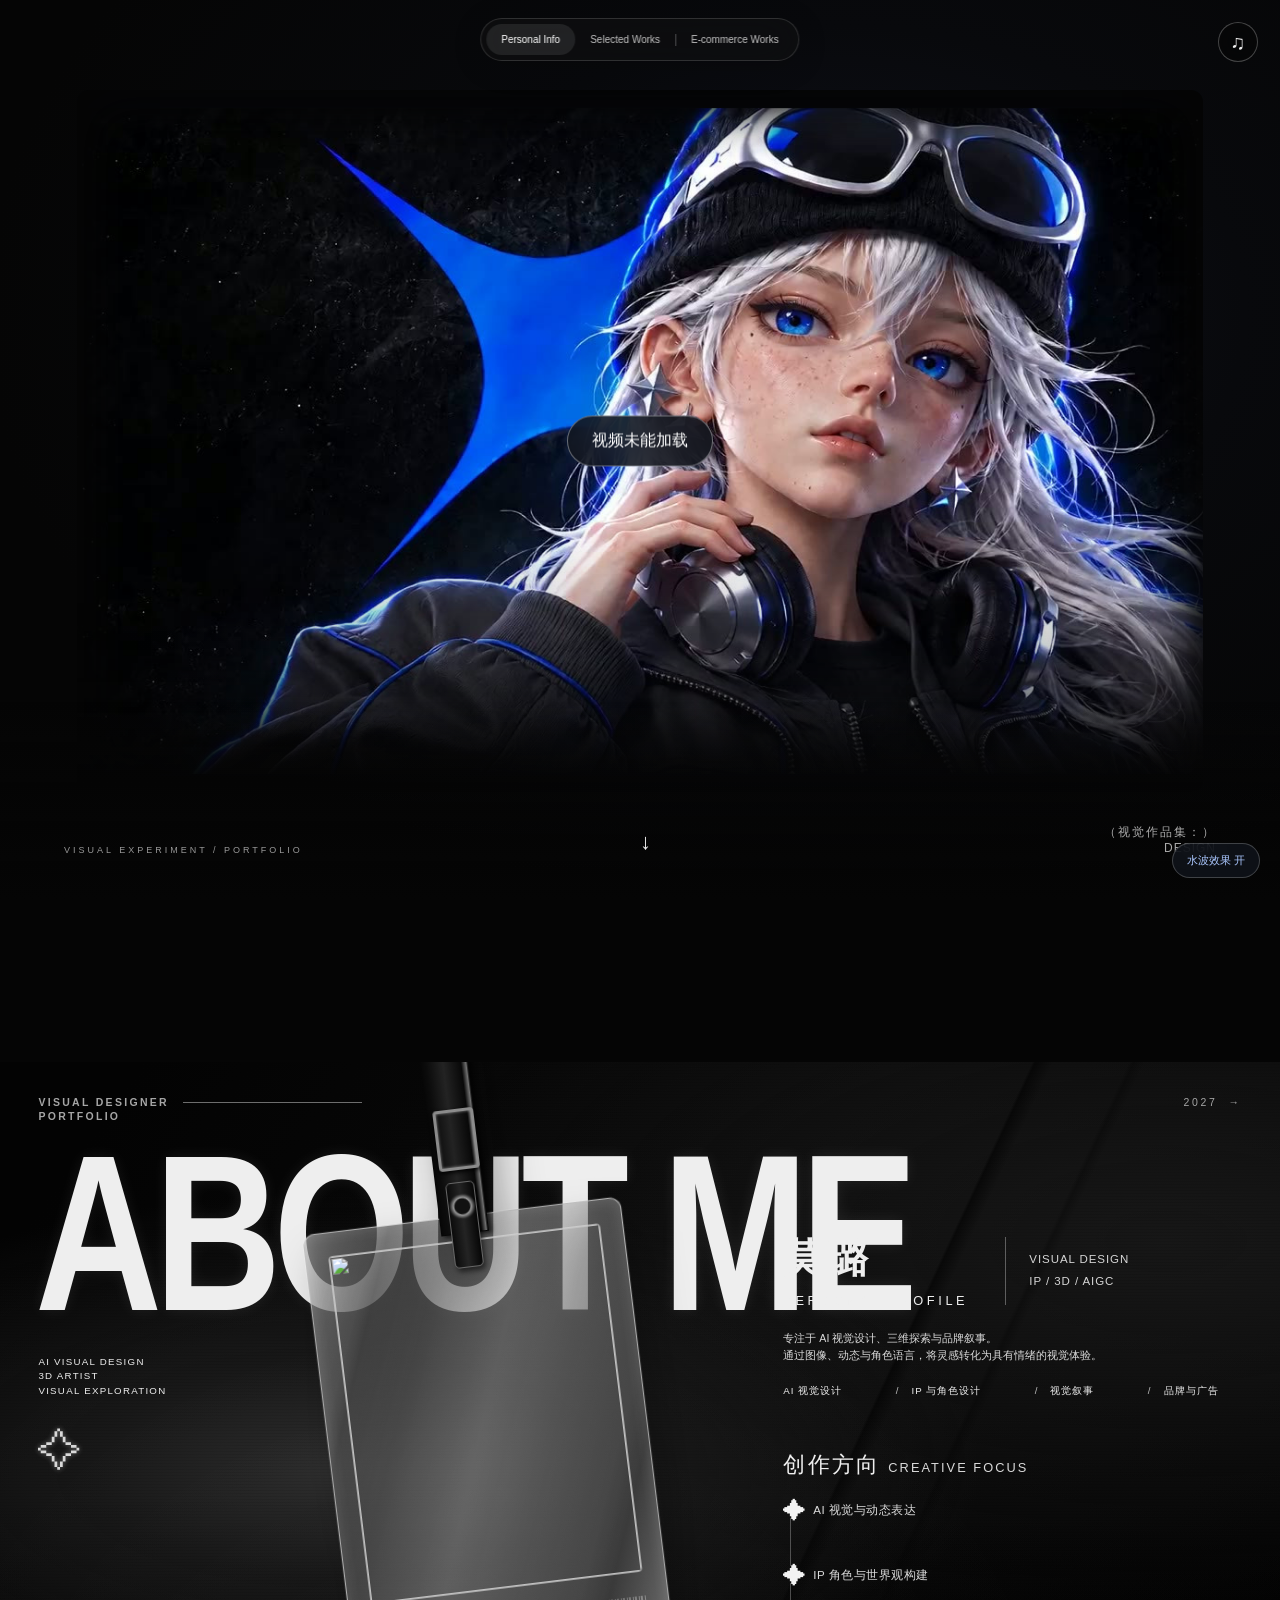
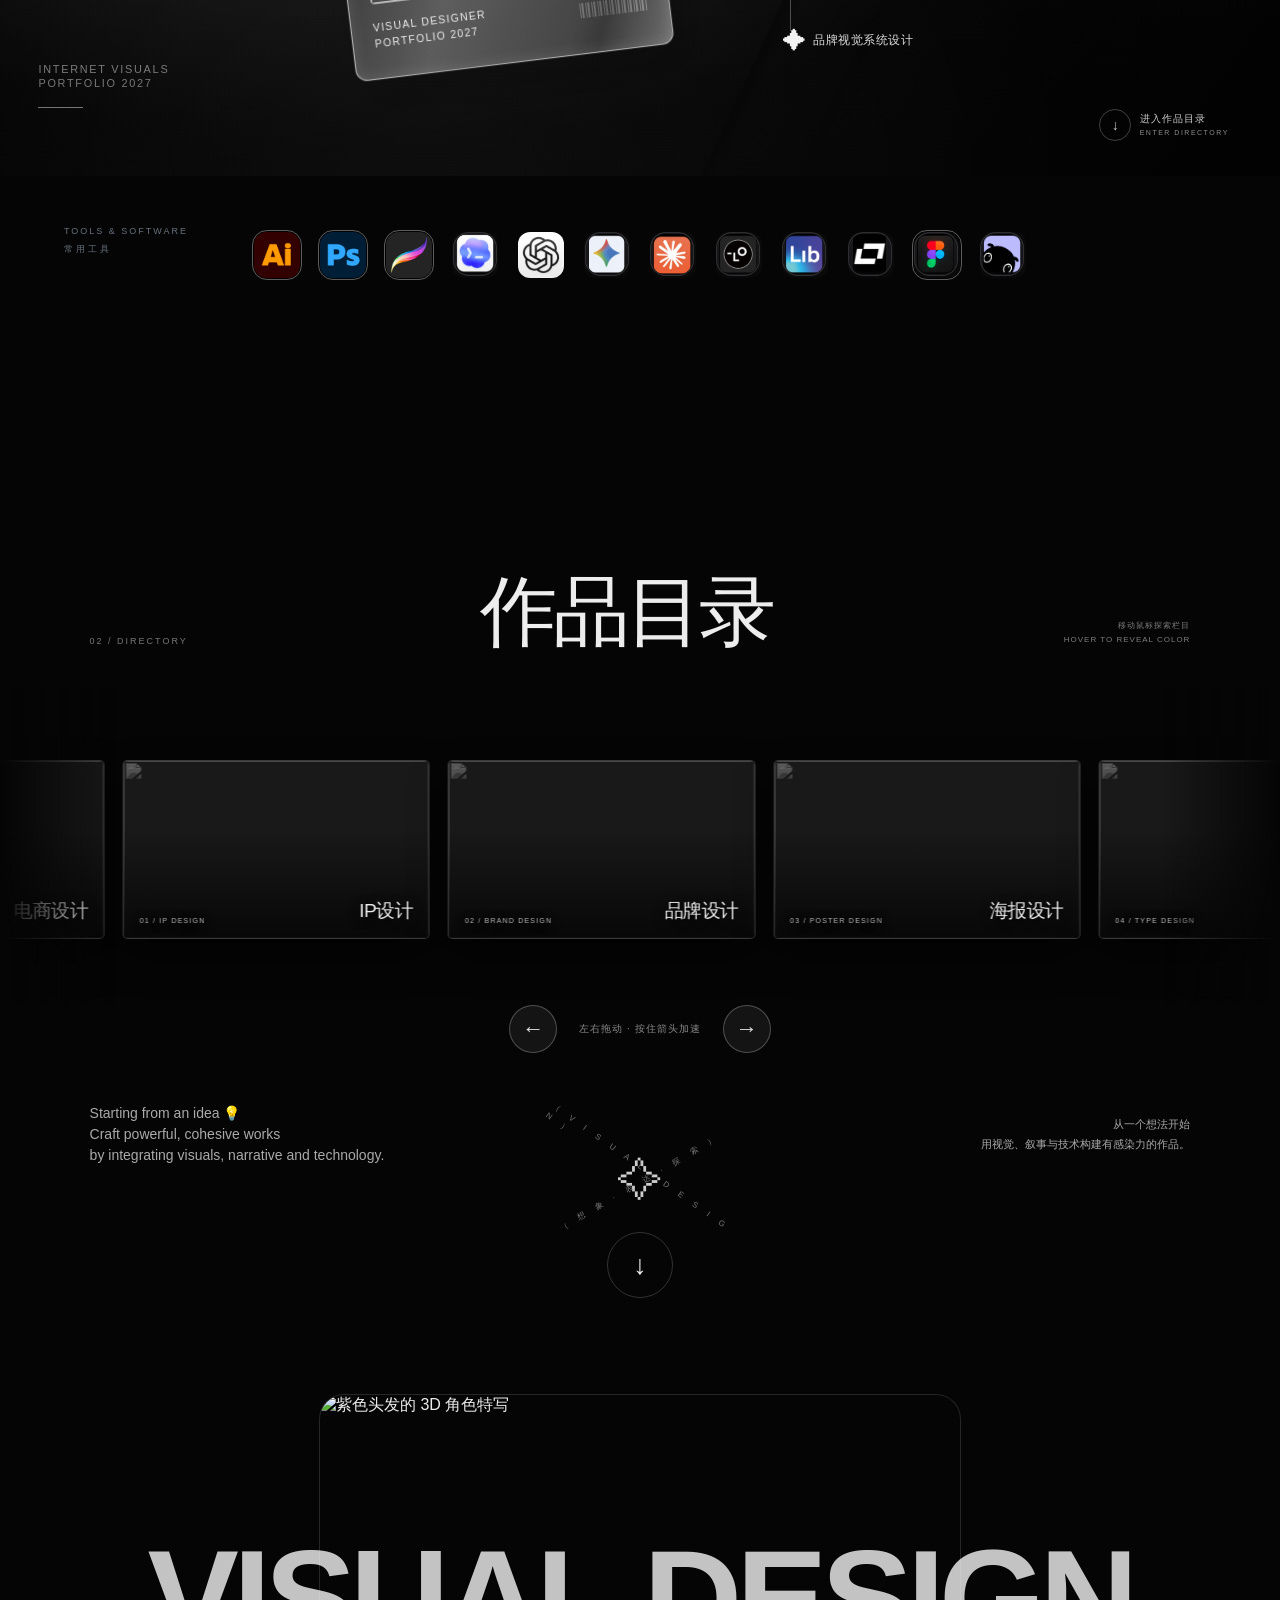
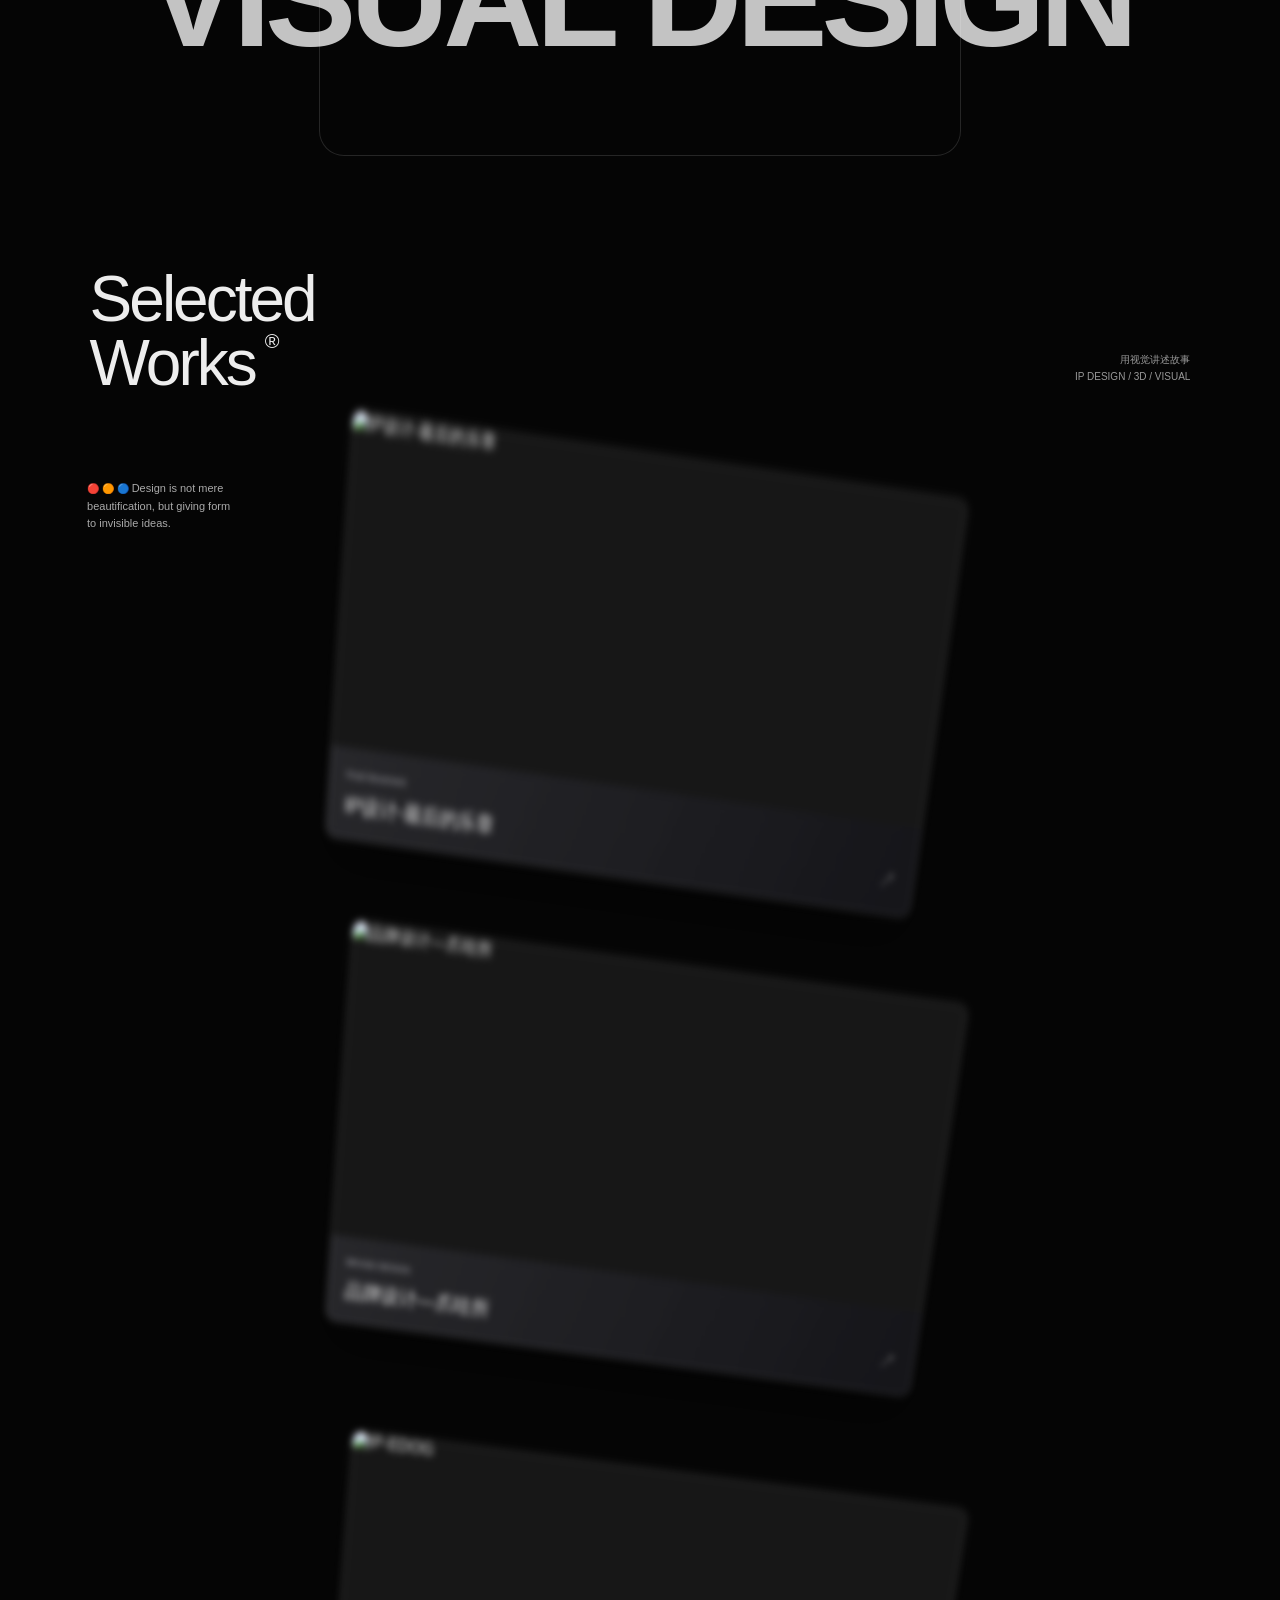
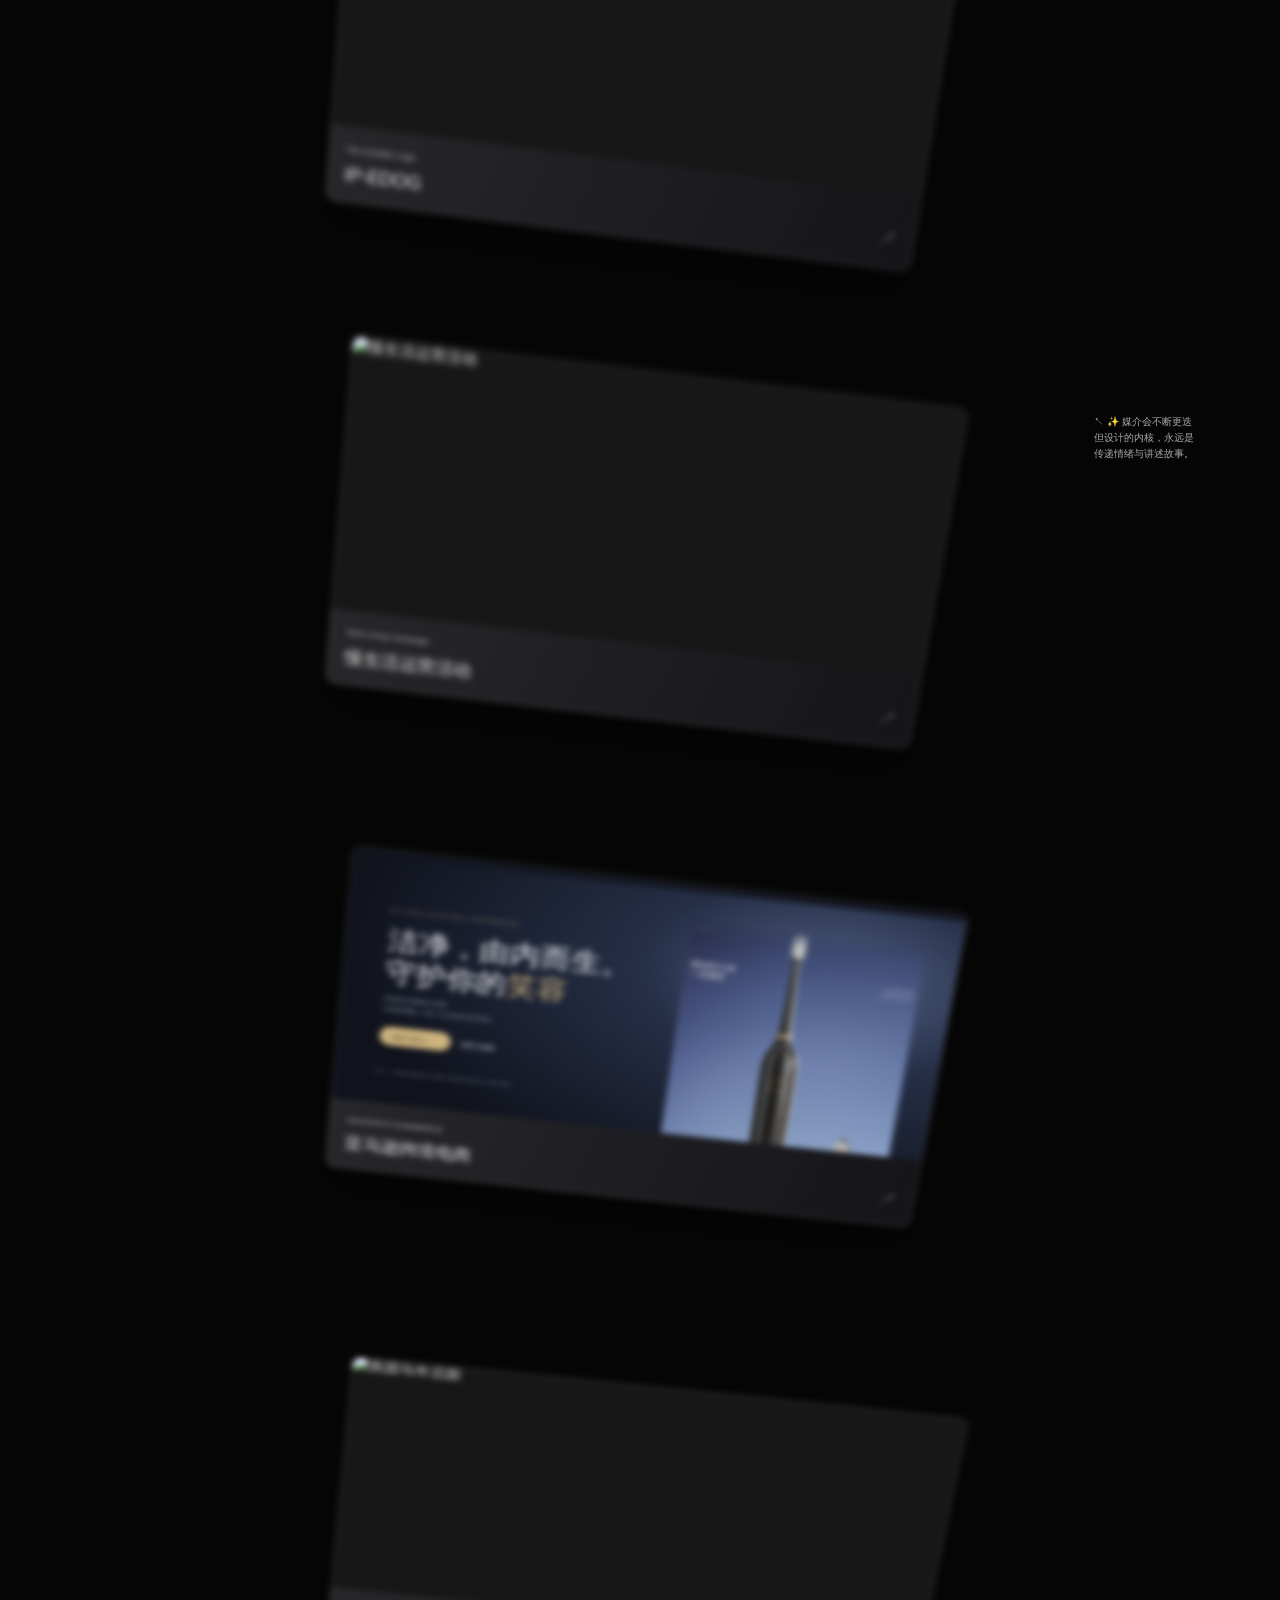
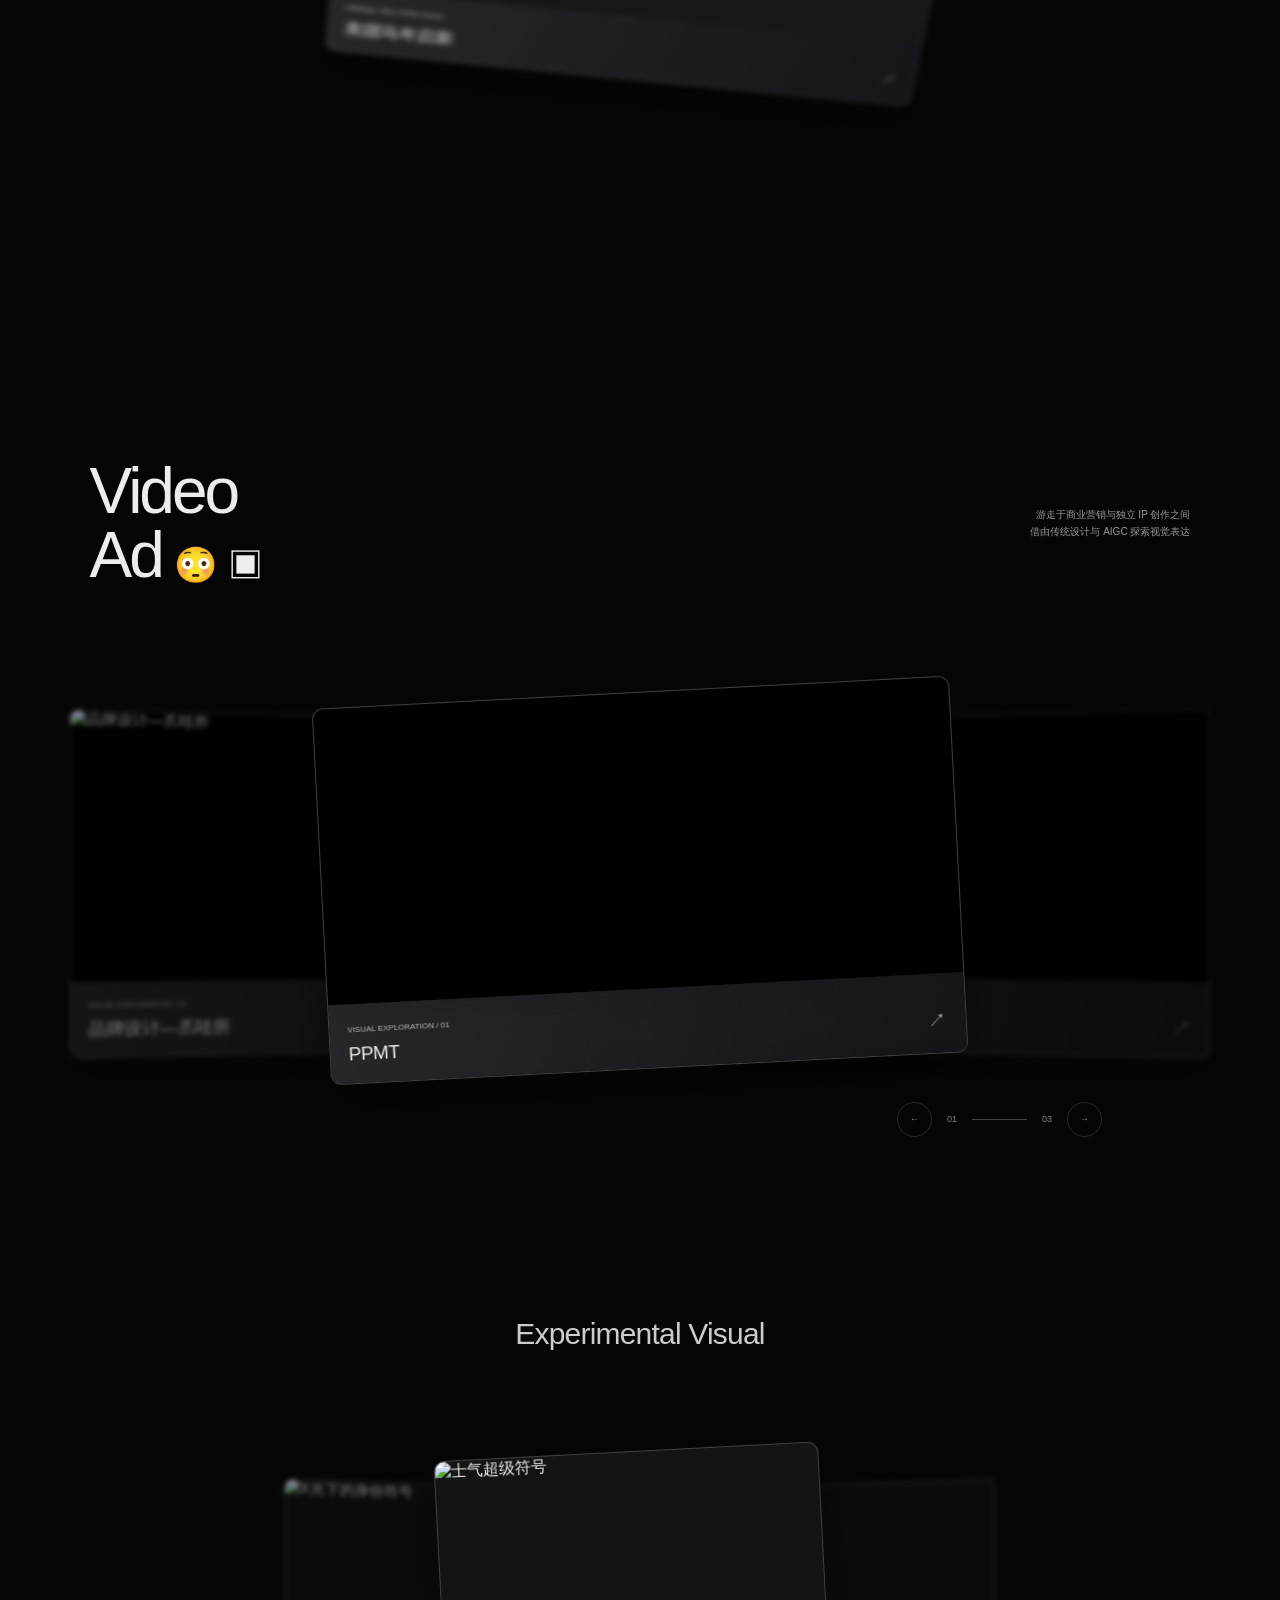
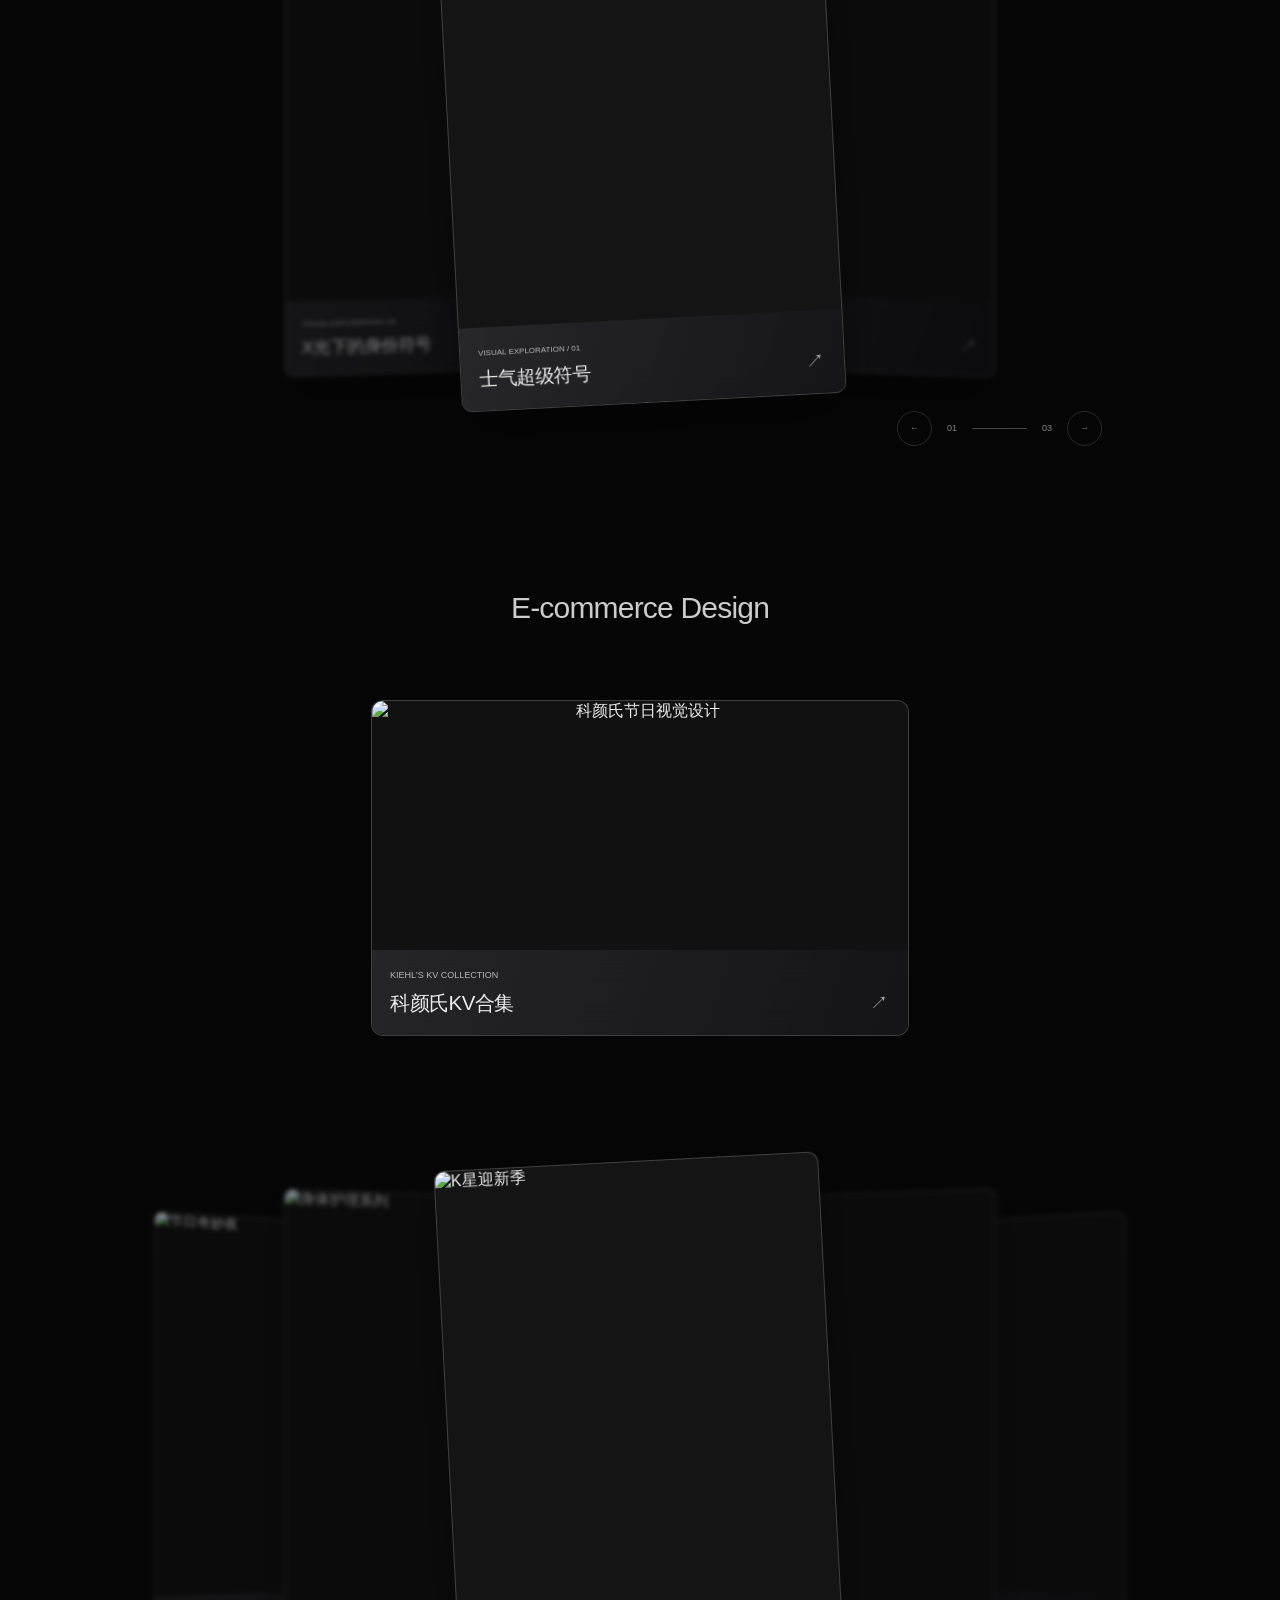
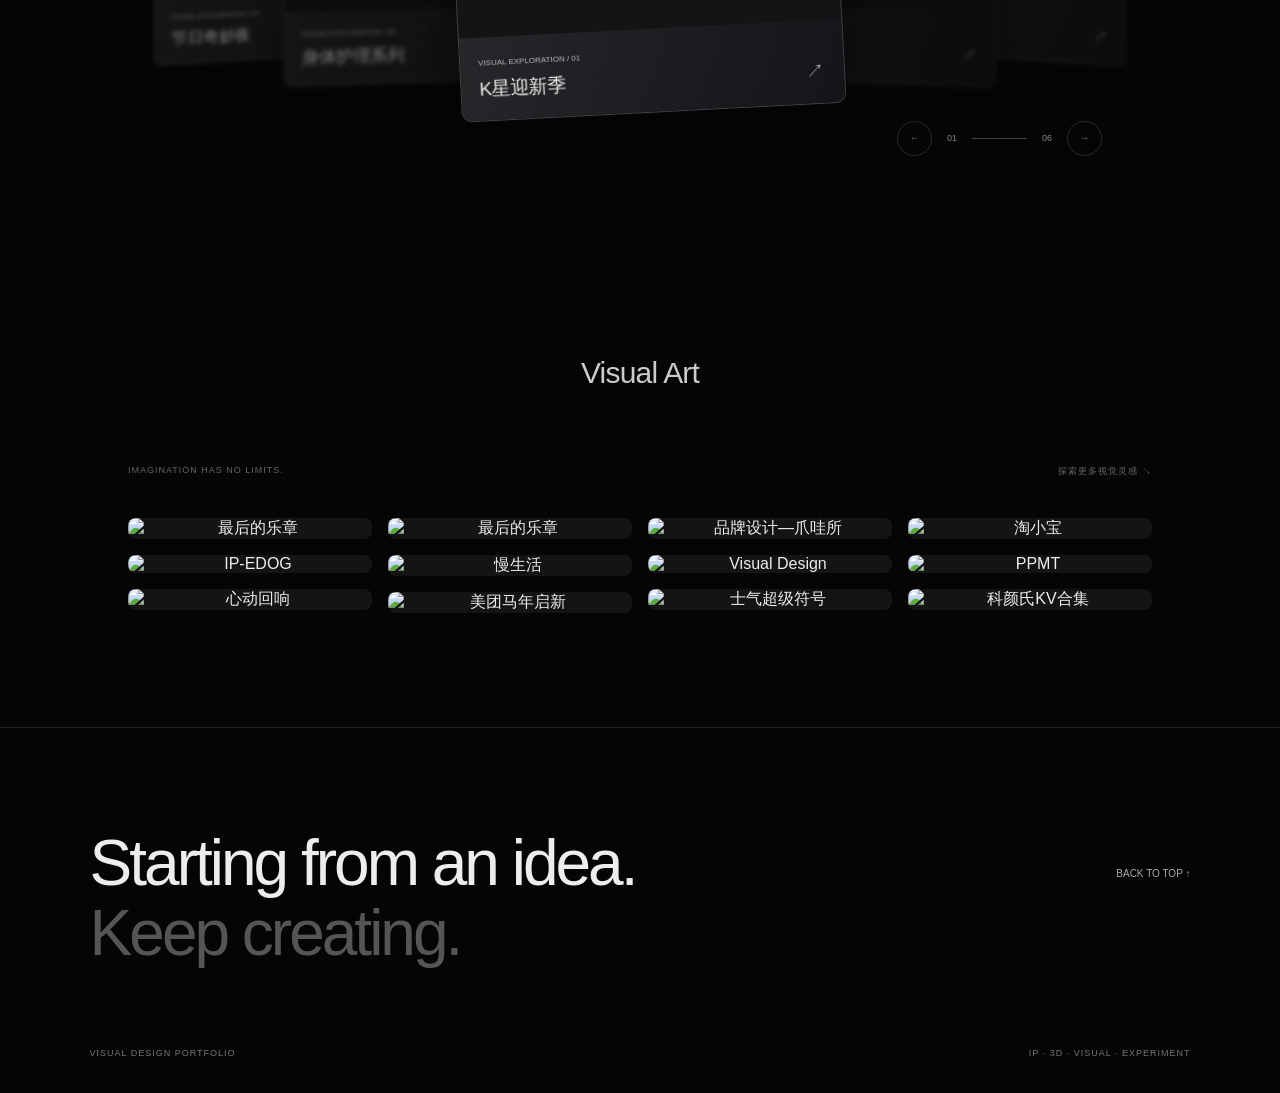
==== molu-portfolio/index.html @ edd9192c "Publish Molu job application portfolio" ====
<!doctype html>
<html lang="zh-CN">
<head><meta charset="utf-8"><meta name="viewport" content="width=device-width,initial-scale=1"><meta name="theme-color" content="#050505"><meta name="description" content="视觉设计作品集，探索 IP、三维视觉与电商设计。"><title>莫璐｜视觉设计作品集</title><style>*{box-sizing:border-box}html{scroll-behavior:smooth;scroll-padding-top:90px}body{margin:0;background:#050505;color:#ededed;font-family:Arial,"Microsoft YaHei",sans-serif;-webkit-font-smoothing:antialiased}button,a{-webkit-tap-highlight-color:transparent}a{color:inherit;text-decoration:none}button{font:inherit;color:inherit;cursor:pointer}button:focus-visible,a:focus-visible{outline:2px solid #528bff;outline-offset:7px}button{border:0}header{position:fixed;top:18px;left:50%;transform:translateX(-50%);z-index:80}nav{display:flex;align-items:center;border:1px solid #ffffff25;background:#15151566;backdrop-filter:blur(22px);border-radius:50px;padding:5px;white-space:nowrap;box-shadow:0 5px 30px #0003}nav a{font-size:10px;padding:10px 15px;border-radius:40px;color:#c4c4c4;transition:.3s}nav a.active,nav a:hover{color:white;background:#ffffff17}nav span{height:12px;width:1px;background:#ffffff45}.sound{position:fixed;right:22px;top:22px;width:40px;height:40px;z-index:81;border:1px solid #ffffff40;border-radius:50%;background:#07070788;backdrop-filter:blur(12px);font-size:20px}.sound[aria-pressed=true]{color:#6193ff;box-shadow:0 0 20px #3675ff33}.cursor{position:fixed;width:13px;height:13px;border-radius:50%;background:#508dff;pointer-events:none;z-index:200;box-shadow:0 0 15px #3979ff50;transform:translate(-50%,-50%);transition:width .2s,height .2s;left:-50px}.cursor.hover{width:30px;height:30px;background:#528bff55;backdrop-filter:invert(1)}.progress{position:fixed;left:0;top:0;height:2px;background:#568dff;z-index:100;width:0}.hero{height:100svh;min-height:540px;position:relative;overflow:hidden}.hero-media{height:100%;width:100%;position:absolute;inset:0;overflow:hidden}.hero video{width:100%;height:100%;object-fit:cover;object-position:50% 40%;transform:scale(1.02)}.hero:after{content:"";position:absolute;inset:0;background:linear-gradient(0deg,#050505 0%,transparent 30%);pointer-events:none}.hero-bottom{position:absolute;bottom:45px;left:5%;right:5%;display:flex;justify-content:space-between;align-items:end;z-index:2}.hero-bottom>span:first-child{font-size:9px;letter-spacing:3px;color:#999}.hero-bottom>span:last-child{text-align:right;font-size:clamp(20px,3vw,45px);letter-spacing:-2px;font-weight:300}.hero-bottom b{font-size:.55em;font-weight:400;letter-spacing:1px}.hero-scroll{position:absolute;bottom:45px;left:50%;z-index:3;font-size:22px;animation:bob 2s infinite}@keyframes bob{50%{transform:translateY(8px)}}.intro{padding:45px 0 70px;position:relative;overflow:hidden;min-height:520px}.ribbon{display:flex;gap:5px;width:max-content;transform:translateX(-35px) rotate(-2deg);margin:20px 0 80px;animation:drift 45s linear infinite}.ribbon img{width:170px;height:95px;object-fit:cover;filter:grayscale(1);opacity:.65}.ribbon img:nth-child(4n){filter:none}@keyframes drift{to{transform:translateX(-600px) rotate(-2deg)}}.intro-copy{display:flex;justify-content:space-between;align-items:center;padding:0 7%;font-size:14px;color:#aaa;line-height:1.5}.intro-copy p:last-child{text-align:right;font-size:11px;line-height:1.8}.orbital{position:absolute;left:50%;top:52%;width:220px;height:180px;transform:translateX(-50%);color:#777;font-size:8px;display:grid;place-items:center;perspective:500px}.orbital span{font-size:45px;color:#ccc}.orbital i{position:absolute;transform:rotate(-30deg);letter-spacing:5px;font-style:normal}.orbital i:last-child{transform:rotate(35deg);top:70px}.down{display:grid;place-items:center;margin:90px auto 0;width:66px;height:66px;border:1px solid #333;border-radius:50%;font-size:27px;transition:.3s}.down:hover{background:#ececec;color:#111}.visual-title{position:relative;padding:50px 0 0;min-height:650px}.visual-title h1{text-align:center;font-size:clamp(60px,10.7vw,165px);letter-spacing:-6px;margin:90px 0 0;white-space:nowrap;font-weight:600;color:#c3c3c3}.visual-title>img{position:absolute;left:25%;width:50%;top:50px;height:360px;object-fit:cover;border-radius:24px;box-shadow:0 0 0 1px #fff2;will-change:transform}.section-heading{display:flex;align-items:end;justify-content:space-between;margin:190px 7% 40px}.section-heading h2,.wide-heading h2{font-size:clamp(40px,5vw,76px);letter-spacing:-3px;line-height:1;margin:0;font-weight:500}.section-heading h2 span{font-size:20px;vertical-align:top;margin:10px}.section-heading p,.wide-heading p{font-size:10px;line-height:1.7;text-align:right;color:#999}.selected-wrap{position:relative;padding:50px 0 80px}.projects{width:50%;max-width:950px;margin:auto;perspective:1400px}.project{display:block;width:100%;padding:0;position:relative;background:#171717;border-radius:12px;overflow:hidden;border:1px solid #ffffff25;margin:0 0 110px;transform-origin:50% 50%;will-change:transform,filter;box-shadow:0 25px 50px #0008;text-align:left;transition:border-color .3s}.project:hover{border-color:#ffffff75}.project>img{width:100%;aspect-ratio:2.15;object-fit:cover;display:block}.caption{position:relative;padding:14px 18px 18px;background:linear-gradient(110deg,#303035ad,#15151add);backdrop-filter:blur(18px);text-align:left}.caption small{font-size:9px;color:#b6b6bd}.caption h3{font-size:clamp(15px,1.6vw,25px);margin:7px 0 0;font-weight:400;letter-spacing:-.5px}.caption>span{position:absolute;right:20px;bottom:20px;color:#aaa;font-size:18px}.side-note{position:sticky;top:47vh;font-size:11px;line-height:1.6;color:#aaa;width:17%;z-index:3}.side-note.left{float:left;margin-left:6.8%}.side-note.right{position:absolute;right:3.5%;top:50%;font-size:10px;width:11%}.dots{font-size:10px}.showcase{padding:60px 0 120px;overflow:hidden}.wide-heading{display:flex;justify-content:space-between;align-items:center;margin:0 7% 80px}.wide-heading h2 span{font-size:35px;letter-spacing:0;margin-left:12px}.showcase>h2,.art-section>h2{text-align:center;font-size:30px;font-weight:400;letter-spacing:-.8px;margin:0 0 75px;color:#ccc}.carousel{position:relative;max-width:1100px;height:470px;margin:0 auto;perspective:1200px;touch-action:pan-y}.carousel-card{position:absolute;left:50%;top:25px;display:block;width:58%;padding:0;overflow:hidden;border-radius:11px;border:1px solid #ffffff30;background:#141414;text-align:left;transition:transform .7s cubic-bezier(.2,.7,.2,1),filter .6s,opacity .6s;box-shadow:0 20px 50px #0007}.carousel-card img{width:100%;aspect-ratio:2.15;object-fit:cover;display:block}.carousel .caption h3{font-size:19px}.carousel .caption small{font-size:8px}.carousel.portrait{height:620px;max-width:1100px}.portrait .carousel-card{width:35%;max-width:390px}.portrait .carousel-card img{aspect-ratio:.82;object-fit:cover}.carousel-controls{position:absolute;bottom:0;right:8%;display:flex;align-items:center;gap:15px;font-size:9px;color:#888}.carousel-controls button{width:35px;height:35px;border-radius:50%;background:transparent;border:1px solid #ffffff25;transition:.3s}.carousel-controls button:hover{background:#eee;color:#111}.carousel-controls .line{width:55px;height:1px;background:#444}.commerce-cover{display:block;margin:0 auto 100px;padding:0;width:42%;max-width:780px;border-radius:12px;overflow:hidden;border:1px solid #ffffff30;background:#111}.commerce-cover>img{width:100%;display:block;aspect-ratio:2.15;object-fit:cover}.commerce{padding-top:25px}.art-section{padding:80px 10% 100px}.art-heading{display:flex;justify-content:space-between;color:#666;font-size:9px;letter-spacing:1px;margin-bottom:40px}.masonry{columns:4;column-gap:16px}.art-card{display:block;width:100%;padding:0;margin-bottom:16px;border-radius:8px;overflow:hidden;background:#141414;break-inside:avoid;position:relative;transition:transform .4s,opacity .4s}.art-card img{width:100%;display:block;transition:transform .6s}.art-card:hover{z-index:2;transform:scale(1.07)}.art-card:hover img{transform:scale(1.04)}.masonry:has(.art-card:hover) .art-card:not(:hover){opacity:.35;filter:blur(2px)}footer{padding:100px 7% 35px;border-top:1px solid #222;position:relative}footer p{font-size:clamp(38px,5vw,70px);line-height:1.1;letter-spacing:-3px;margin:0 0 80px}footer p span{color:#555}footer>a{position:absolute;right:7%;top:140px;font-size:10px;color:#aaa}footer>div{font-size:9px;letter-spacing:1px;color:#777;display:flex;justify-content:space-between}dialog{background:#0a0a0af5;color:white;border:1px solid #333;padding:0;width:92vw;max-width:1450px;height:90vh;border-radius:16px;overscroll-behavior:contain}dialog::backdrop{background:#000c;backdrop-filter:blur(14px)}.close{position:sticky;top:18px;left:calc(100% - 62px);width:42px;height:42px;background:#222d;border:1px solid #555;border-radius:50%;font-size:27px;z-index:4}.viewer-inner{padding:0 6% 60px}.viewer-inner>small{font-size:9px;letter-spacing:2px;color:#999}.viewer-inner h2{font-size:clamp(25px,4vw,55px);font-weight:400;letter-spacing:-1.5px}.viewer-inner>img{display:block;max-width:100%;max-height:70vh;margin:auto;object-fit:contain;border-radius:10px}#viewer-gallery{columns:3;column-gap:15px;margin-top:25px}#viewer-gallery img{width:100%;margin-bottom:15px;border-radius:9px}body.modal-open{overflow:hidden}@media(min-width:1800px){.hero video{object-position:center 35%}.visual-title>img{height:450px}}@media(max-width:750px){header{top:12px}nav a{font-size:9px;padding:9px 10px}.sound{right:10px;top:65px;width:34px;height:34px}.cursor{display:none}.hero{min-height:580px;height:90svh}.hero video{object-position:52% 50%}.hero-bottom>span:first-child{max-width:130px;line-height:1.8;font-size:7px}.hero-bottom>span:last-child{letter-spacing:-1px}.hero-scroll{bottom:35px}.ribbon img{width:125px;height:75px}.intro{min-height:470px}.intro-copy{font-size:11px;gap:30px}.intro-copy p:last-child{font-size:9px;max-width:140px}.orbital{top:55%;opacity:.6}.visual-title{min-height:420px;padding-top:35px}.visual-title h1{font-size:11vw;letter-spacing:-2px;margin-top:65px}.visual-title>img{width:62%;left:19%;top:48px;height:180px;border-radius:12px}.section-heading{margin-top:110px}.section-heading h2{font-size:38px;letter-spacing:-2px}.section-heading p{font-size:8px}.projects{width:82%}.side-note{display:none}.selected-wrap{padding-top:10px}.project{margin-bottom:70px}.caption{padding:12px 14px 15px}.caption small{font-size:8px}.caption h3{font-size:18px}.showcase{padding:20px 0 80px}.wide-heading{margin-bottom:35px}.wide-heading h2{font-size:43px}.wide-heading h2 span{font-size:23px}.wide-heading p{font-size:8px;max-width:150px}.carousel{height:300px}.carousel-card{width:75%}.carousel .caption h3{font-size:16px}.carousel-controls{right:8%;bottom:15px}.showcase>h2,.art-section>h2{font-size:23px;margin-bottom:35px}.portrait .carousel-card{width:55%}.carousel.portrait{height:430px}.commerce-cover{width:76%;margin-bottom:50px}.art-section{padding:20px 7% 60px}.masonry{columns:2;column-gap:10px}.art-card{margin-bottom:10px}.art-heading{font-size:7px}.art-heading span:first-child{max-width:130px;line-height:1.5}footer{padding-top:60px}footer p{letter-spacing:-2px;font-size:42px}footer>a{top:180px;font-size:8px}footer>div{font-size:7px;gap:20px}dialog{width:96vw;height:92svh}.viewer-inner{padding:10px 5% 30px}#viewer-gallery{columns:2}}@media(prefers-reduced-motion:reduce){html{scroll-behavior:auto}*,*:before,*:after{animation:none!important;transition:none!important}.project{transform:none!important;filter:none!important}}
.click-ring{position:fixed;z-index:250;pointer-events:none;width:12px;height:12px;border:1px solid #73a1ff;border-radius:50%;transform:translate(-50%,-50%);animation:click-ring .55s ease-out forwards}@keyframes click-ring{to{width:65px;height:65px;opacity:0}}dialog[open]{animation:detail-in .4s cubic-bezier(.2,.75,.2,1)}@keyframes detail-in{from{opacity:0;transform:translateY(28px) scale(.97)}to{opacity:1;transform:none}}.commerce-cover{transform:perspective(1000px) rotateX(var(--hover-x,0deg)) rotateY(var(--hover-y,0deg));transition:transform .2s}

/* 第二屏：持续向右移动的倾斜目录。 */
.intro{min-height:100svh;padding:70px 0 55px;display:flex;flex-direction:column;justify-content:center;overflow:hidden}
.directory-heading{display:flex;align-items:end;justify-content:space-between;margin:0 7% 42px;position:relative;z-index:2}
.directory-heading>span{font-size:9px;letter-spacing:2px;color:#767676}
.directory-heading h2{margin:0;font-size:clamp(40px,6vw,88px);font-weight:500;letter-spacing:-4px;line-height:.9}
.directory-heading p{margin:0;text-align:right;font-size:8px;line-height:1.7;letter-spacing:1px;color:#7d7d7d}
.ribbon{width:100%;overflow:hidden;margin:0;padding:35px 0 42px;transform:rotate(-3deg);position:relative}
.ribbon:before,.ribbon:after{content:"";position:absolute;z-index:3;top:0;bottom:0;width:9vw;pointer-events:none}
.ribbon:before{left:0;background:linear-gradient(90deg,#050505,transparent)}
.ribbon:after{right:0;background:linear-gradient(-90deg,#050505,transparent)}
.directory-track{display:flex;width:max-content;will-change:transform;animation:directory-move-right 34s linear infinite}
.directory-group{display:flex;gap:18px;padding-right:18px}
.directory-card{position:relative;display:block;flex:0 0 auto;width:clamp(215px,24vw,360px);aspect-ratio:1.72;overflow:hidden;border-radius:5px;border:1px solid #ffffff25;background:#191919;transform:none;transition:transform .42s cubic-bezier(.2,.8,.2,1),border-color .35s,box-shadow .35s;box-shadow:0 18px 35px #0008}
.directory-card img{width:100%;height:100%;display:block;object-fit:cover;filter:grayscale(1) brightness(.52) contrast(1.08);transform:scale(1.035);transition:filter .42s ease,transform .55s cubic-bezier(.2,.8,.2,1)}
.directory-card:after{content:"";position:absolute;inset:0;background:linear-gradient(180deg,transparent 38%,#050505d9 100%);pointer-events:none}
.directory-card>span{position:absolute;z-index:2;left:16px;right:16px;bottom:14px;display:flex;justify-content:space-between;align-items:end;text-shadow:0 2px 12px #000}
.directory-card small{font-size:7px;letter-spacing:1.2px;color:#bababa}
.directory-card b{font-size:clamp(16px,1.5vw,23px);font-weight:400;letter-spacing:-.6px}
.directory-card:hover,.directory-card:focus-visible{transform:none;border-color:#ffffff90;box-shadow:0 28px 55px #000b}
.directory-card:hover img,.directory-card:focus-visible img{filter:grayscale(0) brightness(1) contrast(1);transform:scale(1.09)}
@keyframes directory-move-right{from{transform:translateX(-50%)}to{transform:translateX(0)}}
.intro-copy{margin-top:28px}
.intro .orbital{top:auto;bottom:12%}
.intro .down{margin-top:52px;position:relative;z-index:4}
@media(max-width:750px){.intro{padding:55px 0 40px;min-height:720px}.directory-heading{margin:0 7% 28px;align-items:center}.directory-heading h2{font-size:45px;letter-spacing:-2.5px}.directory-heading>span{display:none}.directory-heading p{font-size:6px}.ribbon{padding:26px 0 34px;transform:rotate(-4deg)}.directory-track{animation-duration:24s}.directory-group{gap:12px;padding-right:12px}.directory-card{width:235px}.directory-card>span{left:12px;right:12px;bottom:11px}.directory-card b{font-size:17px}.intro-copy{margin-top:18px}.intro .orbital{bottom:7%;opacity:.35}.intro .down{margin-top:35px}}
/* 目录位移是本页的核心交互，用户系统设置为减少动态时仍保留较慢的循环。 */
@media(prefers-reduced-motion:reduce){.directory-track{animation:directory-move-right 70s linear infinite!important}.directory-card,.directory-card img{transition-duration:.18s!important}}
.project{position:sticky;top:clamp(110px,20vh,240px)}.projects{padding-bottom:80px}@media(max-width:750px){.project{top:24vh}}
/* 首屏缩小人物，保持素材比例，预留顶部和两侧空间。 */
.hero{background:radial-gradient(ellipse at 65% 35%,#10121d 0%,#08090c 35%,#050505 72%)}
.hero-media{inset:auto;left:6%;top:10%;width:88%;height:78%;border-radius:12px}
.hero-media{--hero-fade-start:62%;--hero-fade-middle:80%;--hero-fade-soft:92%;--hero-fade-end:100%;-webkit-mask-image:linear-gradient(to bottom,#000 0%,#000 var(--hero-fade-start),rgba(0,0,0,.8) var(--hero-fade-middle),rgba(0,0,0,.25) var(--hero-fade-soft),transparent var(--hero-fade-end),transparent 100%);mask-image:linear-gradient(to bottom,#000 0%,#000 var(--hero-fade-start),rgba(0,0,0,.8) var(--hero-fade-middle),rgba(0,0,0,.25) var(--hero-fade-soft),transparent var(--hero-fade-end),transparent 100%);-webkit-mask-repeat:no-repeat;mask-repeat:no-repeat;}
.hero video{object-fit:contain;object-position:center;transform:none}
.hero-media:after{content:'';position:absolute;inset:0;pointer-events:none;z-index:2;box-shadow:inset 0 0 42px 24px #050505}
.image-lens{position:absolute;pointer-events:none;z-index:1;border-radius:inherit}
.visual-title{position:relative}
.visual-title>.image-lens{border-radius:24px}
.hero:after{z-index:3;background:linear-gradient(0deg,#050505,transparent 22%)}
.hero-bottom,.hero-scroll{z-index:4}
@media(max-width:750px){.hero-media{left:0;top:17%;width:100%;height:62%;border-radius:0}.hero-media:after{box-shadow:inset 0 0 23px 12px #050505}}
.hero-bottom>span:last-child{font-size:12px;letter-spacing:2px;color:#aaa}.hero-bottom>span:last-child b{font-size:12px}
.lens-toggle{position:fixed;right:20px;bottom:22px;z-index:85;border:1px solid #ffffff35;border-radius:30px;padding:9px 14px;font-size:11px;background:#10131bd9;color:#abc7ff;backdrop-filter:blur(12px)}.lens-toggle[aria-pressed=false]{color:#999;background:#111d}
.hero-fluid{position:absolute;inset:0;width:100%;height:100%;pointer-events:none;z-index:1;display:none}.hero-media>.image-lens{z-index:1}.hero-media[data-fluid-ready=true]>.image-lens{display:none}
.hero-play{position:absolute;left:50%;top:50%;transform:translate(-50%,-50%);z-index:6;background:#10131bd9;border:1px solid #ffffff60;border-radius:40px;padding:14px 24px;color:white;backdrop-filter:blur(16px)}.hero-play[hidden]{display:none}
/* 覆盖旧图片带及手机端的旋转、漂移动画，目录始终水平。 */
.intro .ribbon{display:block;transform:none!important;animation:none!important;gap:0}
.intro .directory-track{animation:none!important}
.eye-follow{position:absolute;pointer-events:none;z-index:1;box-shadow:0 0 0 1px #fff2}
.intro .ribbon{touch-action:pan-y;user-select:none;cursor:grab}
.intro .ribbon.dragging,.intro .ribbon.dragging a{cursor:grabbing}
.directory-card img{-webkit-user-drag:none}
.directory-controls{display:flex;justify-content:center;align-items:center;gap:22px;margin:0 7% 8px;position:relative;z-index:4}
.directory-controls span{font-size:10px;letter-spacing:1px;color:#888}
.directory-controls button{display:grid;place-items:center;width:48px;height:48px;border:1px solid #ffffff40;border-radius:50%;background:#141414;color:#ddd;font-size:22px;touch-action:none;transition:background .2s,color .2s}
.directory-controls button:hover,.directory-controls button.holding{background:#e8e8e8;color:#111}
@media(max-width:750px){.directory-controls{gap:16px}.directory-controls button{width:44px;height:44px}.directory-controls span{font-size:9px}}
/* 目录：光标靠近时，局部边框和表面跟随发光。 */
.directory-card{--directory-glow:0;--directory-glow-x:50%;--directory-glow-y:50%;box-shadow:0 18px 35px #0008,0 0 24px rgba(78,145,255,calc(var(--directory-glow)*.2))}
.directory-card:before{content:"";position:absolute;inset:0;z-index:3;border-radius:inherit;padding:1.4px;pointer-events:none;opacity:var(--directory-glow);background:radial-gradient(155px circle at var(--directory-glow-x) var(--directory-glow-y),#e0f4ff 0%,#8bcaff 20%,#639bff99 46%,transparent 76%);-webkit-mask:linear-gradient(#fff 0 0) content-box,linear-gradient(#fff 0 0);-webkit-mask-composite:xor;mask-composite:exclude}
.directory-card>.directory-light{position:absolute;inset:0;z-index:1;display:block;border-radius:inherit;pointer-events:none;opacity:var(--directory-glow);background:radial-gradient(190px circle at var(--directory-glow-x) var(--directory-glow-y),rgba(92,160,255,.24),rgba(119,132,255,.07) 42%,transparent 74%);mix-blend-mode:screen}
.directory-card:hover,.directory-card:focus-visible{border-color:#84baff55;box-shadow:0 20px 38px #0009,0 0 28px rgba(78,145,255,calc(var(--directory-glow)*.25))}
@media(forced-colors:active){.directory-card:before,.directory-card>.directory-light{display:none}}
/* 目录点击：选中的卡片保持放大倾斜，光点沿边缘绕行一次。 */
.directory-card>.directory-click-orbit{position:absolute;inset:0;width:100%;height:100%;z-index:4;pointer-events:none;overflow:visible;opacity:0}
.directory-card>.directory-click-halo{position:absolute;left:-19%;top:-48%;width:138%;height:196%;z-index:5;pointer-events:none;overflow:visible;opacity:0}
.directory-card .directory-orbit-dots,.directory-card .directory-orbit-lead{fill:none;stroke:#fff;stroke-linecap:round;filter:drop-shadow(0 0 3px #ffffffb3)}
.directory-card .directory-halo-dots{fill:none;stroke:#fff;stroke-width:1.15;stroke-linecap:round;stroke-dasharray:0 32.25;filter:drop-shadow(0 0 2px #ffffffcc)}
.directory-card .directory-orbit-dots{stroke-width:6;stroke-dasharray:0 55.5556}
.directory-card .directory-orbit-lead{stroke-width:10;stroke-dasharray:1 999}
.directory-group:has(.is-selected){position:relative;z-index:5}
.directory-card.is-selected{z-index:9;overflow:visible;transform-origin:50% 50%;transform:perspective(1000px) translateY(-8px) scale(1.12) rotateX(4deg) rotateY(-8deg) rotateZ(4deg);border-color:#ffffff75;box-shadow:0 30px 55px #000c,0 0 22px #a4c9ff22}
.directory-card.is-selected img{filter:grayscale(0) brightness(1) contrast(1);transform:scale(1.035)}
.directory-has-selection .directory-card:not(.is-selected) img{filter:grayscale(1) brightness(.48) contrast(1.08);transform:scale(1.035)}
.directory-card.is-activating>.directory-click-orbit{animation:directory-orbit-reveal .9s ease both}
.directory-card.is-activating .directory-orbit-dots,.directory-card.is-activating .directory-orbit-lead{animation:directory-orbit-lap .9s linear both}
.directory-card.is-activating>.directory-click-halo{animation:directory-halo-reveal 1.05s ease both}
.directory-card.is-activating .directory-halo-dots{animation:directory-halo-spin 1.05s linear both;transform-origin:50% 50%}
@keyframes directory-orbit-reveal{0%{opacity:0}10%,80%{opacity:1}100%{opacity:0}}
@keyframes directory-orbit-lap{from{stroke-dashoffset:0}to{stroke-dashoffset:-1000}}
@keyframes directory-halo-reveal{0%{opacity:0;transform:scale(.8)}16%,76%{opacity:1;transform:scale(1)}100%{opacity:0;transform:scale(1.05)}}
@keyframes directory-halo-spin{from{transform:rotate(0)}to{transform:rotate(360deg)}}
@media(prefers-reduced-motion:reduce){.directory-card.is-activating>.directory-click-orbit{animation:directory-orbit-reveal .76s ease both!important}.directory-card.is-activating .directory-orbit-dots,.directory-card.is-activating .directory-orbit-lead{animation:directory-orbit-lap .76s linear both!important}.directory-card.is-activating>.directory-click-halo{animation:directory-halo-reveal .88s ease both!important}.directory-card.is-activating .directory-halo-dots{animation:directory-halo-spin .88s linear both!important}}
.opening{min-height:100svh;padding:clamp(78px,10vh,120px) 7% 42px;position:relative;overflow:hidden;isolation:isolate;background:#030303;display:grid;align-items:center}.opening:before{content:"";position:absolute;inset:0;background:radial-gradient(circle at 75% 42%,#17234b2e,transparent 31%);z-index:-1}.opening-copy{position:relative;z-index:2;width:min(43%,520px)}.opening-index,.opening-foot{font-size:9px;letter-spacing:2.2px;color:#747474}.opening-chip{display:inline-block;margin:clamp(42px,9vh,100px) 0 20px;padding:8px 14px;border:1px solid #ffffff35;border-radius:50px;font-size:9px;letter-spacing:1.5px;color:#d8d8d8}.opening h1{font-size:clamp(54px,7vw,116px);line-height:.92;letter-spacing:-.09em;font-weight:500;margin:0 0 24px}.opening-text{font-size:13px;line-height:1.9;color:#aaa}.opening-enter{margin-top:42px;display:inline-flex;align-items:center;gap:14px;font-size:12px;letter-spacing:1px}.opening-enter i{font-style:normal;display:grid;place-items:center;width:54px;height:54px;border:1px solid #fff;border-radius:50%;font-size:16px;padding-left:2px;transition:transform .3s,background .3s,color .3s}.opening-enter small{font-size:8px;color:#777;letter-spacing:1.5px}.opening-enter:hover i{transform:scale(1.1);background:#fff;color:#111}.opening-visual{position:absolute;right:7%;top:50%;width:min(52vw,820px);aspect-ratio:1.48;transform:translateY(-50%);z-index:1}.opening-frame{position:absolute;inset:2% 5% 5% 4%;overflow:hidden;transform:perspective(1000px) rotateY(-8deg) rotateZ(1.5deg);border:1px solid #ffffff22;background:#0b0b0b;box-shadow:0 28px 100px #000}.opening-frame:after{content:"";position:absolute;inset:0;background:linear-gradient(90deg,#000a,transparent 55%),linear-gradient(0deg,#0008,transparent 35%);mix-blend-mode:multiply}.opening-frame video{width:100%;height:100%;object-fit:cover;filter:grayscale(1) contrast(1.15) blur(1.2px);opacity:.74;transform:scale(1.06)}.opening-stamp{position:absolute;right:0;bottom:4%;z-index:3;display:grid;place-items:center;width:94px;height:94px;border:1px solid #6d78c8;border-radius:8px;background:#0a0b20d9;box-shadow:0 0 22px #5365ff7a;color:#eef0ff;font-size:9px;letter-spacing:1.8px;line-height:1.5;text-align:center}.opening-dot{position:absolute;left:1%;bottom:1%;width:9px;height:9px;border-radius:50%;background:#7097ff;box-shadow:0 0 16px #7097ff}.opening-foot{position:absolute;bottom:34px;left:7%;right:7%;display:flex;justify-content:space-between}.opening-foot b{font-weight:400;color:#b0b0b0}@media(max-width:750px){.opening{padding:82px 8% 42px;align-items:start}.opening-copy{width:100%}.opening-chip{margin:30px 0 16px}.opening h1{font-size:58px}.opening-text{font-size:11px}.opening-enter{margin-top:23px}.opening-visual{right:-19%;top:auto;bottom:17%;width:112vw;opacity:.65}.opening-stamp{width:62px;height:62px;font-size:7px;right:20%}.opening-foot{left:8%;right:8%;bottom:20px;font-size:7px;letter-spacing:1px}.opening-foot b{display:none}}
.hero+.opening,.opening+.intro{margin-top:clamp(150px,18vh,240px);position:relative}.hero+.opening:before,.opening+.intro:before{content:"";position:absolute;top:calc(clamp(150px,18vh,240px) * -.5);left:50%;width:1px;height:36px;background:linear-gradient(transparent,#ffffff3d,transparent)}@media(max-width:750px){.hero+.opening,.opening+.intro{margin-top:110px}.hero+.opening:before,.opening+.intro:before{top:-55px;height:28px}}
.opening-frame img{width:100%;height:100%;object-fit:cover;object-position:50% 47%;filter:saturate(1.08) contrast(1.04);opacity:.9;transform:scale(1.025)}
.opening{background:radial-gradient(ellipse at 20% 76%,#e13a1d 0%,#64100d 27%,transparent 53%),radial-gradient(ellipse at 78% 28%,#7d1713 0%,#200204 55%),#170103!important}.opening:before{background:repeating-linear-gradient(0deg,#ffffff06 0 1px,transparent 1px 4px),radial-gradient(circle at 70% 65%,#0009,transparent 38%)!important}.opening-meta{position:absolute;left:7%;right:7%;top:42px;z-index:4;display:flex;justify-content:space-between;font-size:10px;line-height:1.45;letter-spacing:2px;color:#f2d7d1}.opening-title{position:absolute;left:4%;top:8%;z-index:1;margin:0;font-size:clamp(98px,16.5vw,285px);letter-spacing:-.105em;line-height:.8;font-weight:700;color:#fff1ed;text-shadow:0 8px 28px #ff4d2e66}.opening-visual{left:20%;right:auto;top:52%;width:min(30vw,500px);aspect-ratio:.73;transform:translateY(-48%) rotate(-5deg);z-index:3}.opening-frame{inset:0;transform:none;border:1px solid #fff9;background:#1b0505;box-shadow:0 28px 70px #090000c9}.opening-frame:after{background:linear-gradient(0deg,#240000aa,transparent 36%),linear-gradient(90deg,#0005,transparent 55%);mix-blend-mode:normal}.opening-frame img{object-position:50% 48%;filter:saturate(.9) contrast(1.08) brightness(.82);opacity:1;transform:scale(1.04)}.opening-card-label{position:absolute;left:20px;bottom:18px;z-index:4;font-size:9px;line-height:1.5;letter-spacing:1.6px;color:#fff}.opening-stamp,.opening-dot,.opening-copy{display:none}.opening-profile{position:absolute;left:61%;right:7%;top:24%;z-index:4;color:#f7dfda}.profile-name{display:flex;align-items:end;gap:17px;border-bottom:1px solid #ffffff49;padding-bottom:15px}.profile-name h2{font-size:clamp(29px,3.3vw,52px);margin:0;letter-spacing:.09em;font-weight:500}.profile-name span{font-size:10px;letter-spacing:3px;margin-bottom:7px}.opening-profile>p{font-size:11px;line-height:1.8;color:#f0c7c0;margin:22px 0}.profile-tags{display:flex;gap:16px;flex-wrap:wrap;padding:13px 0;border-bottom:1px solid #ffffff31;font-size:9px;letter-spacing:1px}.profile-experience{padding-top:26px}.profile-experience h3{font-size:22px;letter-spacing:.12em;margin:0 0 18px;font-weight:400}.profile-experience h3 small{font-size:10px;letter-spacing:2px;color:#e59f95}.profile-experience p{font-size:11px;letter-spacing:.5px;margin:11px 0;color:#e7b5ad}.profile-experience p b{font-size:16px;margin-right:10px;color:#fff}.opening>.opening-enter{position:absolute;left:7%;bottom:7%;z-index:5;margin:0;color:#fff}.opening>.opening-foot{right:auto;top:auto;bottom:6%;width:auto;display:block;font-size:9px;line-height:1.5;color:#edc0b8}.opening>.opening-foot b{display:none}@media(max-width:750px){.opening{min-height:900px;padding:0}.opening-meta{top:25px;left:7%;right:7%;font-size:8px}.opening-title{top:9%;left:5%;font-size:25vw}.opening-visual{left:10%;top:44%;width:54vw}.opening-profile{left:7%;right:7%;top:63%}.profile-name h2{font-size:28px}.profile-name span{font-size:8px;letter-spacing:1.5px}.opening-profile>p{font-size:10px;margin:13px 0}.profile-tags{gap:8px;font-size:8px;padding:9px 0}.profile-experience{padding-top:13px}.profile-experience h3{font-size:16px;margin-bottom:8px}.profile-experience p{font-size:9px;margin:7px 0}.opening>.opening-enter{left:7%;bottom:31px}.opening>.opening-foot{display:none}.opening-card-label{left:11px;bottom:10px;font-size:7px}}
/* One complete rectangular particle lap accompanies the selected card's pop. */
.intro .ribbon{padding-top:72px;padding-bottom:66px}
.ribbon .directory-card.is-selected{position:relative;z-index:9;overflow:hidden;transform-origin:50% 50%;transform:perspective(1000px) translateY(-8px) scale(1.12) rotateX(4deg) rotateY(-8deg) rotateZ(4deg);box-shadow:0 28px 60px #000e,0 0 0 1px #ffffff55}
/* Move the existing rectangular card as one piece; keep its artwork inside. */
.intro .ribbon .directory-card img{transform:none;transition:filter .42s ease;border-radius:inherit}
.ribbon .directory-card.is-activating{animation:directory-lift .6s cubic-bezier(.2,.7,.2,1) both!important}
.ribbon .directory-card>.directory-click-halo{display:none}
.ribbon .directory-card>.directory-click-orbit{z-index:8;animation:none!important}
.ribbon .directory-card .directory-orbit-lead,.ribbon .directory-card .directory-orbit-trail{animation:none!important}
.ribbon .directory-card.is-orbiting>.directory-click-orbit{animation:directory-border-show 2.1s linear 1 both!important}
.ribbon .directory-card .directory-orbit-dots{display:none}
.ribbon .directory-card .directory-orbit-lead{stroke-width:24;stroke-dasharray:0 1000;filter:drop-shadow(0 1px 2px #000) drop-shadow(0 0 8px #fff)}
.ribbon .directory-card .directory-orbit-trail{fill:none;stroke:white;stroke-width:16;stroke-linecap:round;stroke-dasharray:0 1000;filter:drop-shadow(0 1px 2px #000) drop-shadow(0 0 5px #fff)}
.ribbon .directory-card.is-orbiting .directory-orbit-lead,.ribbon .directory-card.is-orbiting .directory-orbit-trail{animation:directory-border-lap 1.8s linear 1 both!important}
@keyframes directory-border-lap{from{stroke-dashoffset:var(--orbit-offset,0)}to{stroke-dashoffset:calc(var(--orbit-offset,0) - 1000)}}
@keyframes directory-border-show{0%,86%{opacity:1}100%{opacity:0}}
@keyframes directory-lift{0%{transform:perspective(1000px) translateY(0) scale(1) rotateX(0) rotateY(0) rotateZ(0)}65%{transform:perspective(1000px) translateY(-11px) scale(1.14) rotateX(5deg) rotateY(-10deg) rotateZ(5deg)}100%{transform:perspective(1000px) translateY(-8px) scale(1.12) rotateX(4deg) rotateY(-8deg) rotateZ(4deg)}}
/* Keep this explicitly requested, one-shot hover feedback enabled. */
/* Actual moving dots, with no illuminated outline or surface wash. */
.intro .ribbon .directory-card>.directory-click-orbit{display:none!important}
.intro .ribbon .directory-card.is-selected{overflow:hidden}
.intro .ribbon .directory-running-particles{position:absolute;inset:0;z-index:20;pointer-events:none;overflow:hidden;border-radius:inherit;opacity:1;transition:opacity .22s ease-out}
.intro .ribbon .directory-running-particles.is-fading{opacity:0}
.intro .ribbon .directory-running-dot{position:absolute;left:0;top:0;display:block;margin:0;padding:0;border:0;border-radius:999px;background:linear-gradient(90deg,transparent 0%,#ffffff12 28%,#ffffff6e 70%,#fff 100%);opacity:0;box-shadow:0 0 4px #ffffffa8,0 0 10px #ffffff50;transform-origin:100% 50%;will-change:transform,opacity;transition:none!important}
.intro .ribbon .directory-running-dot:before,.intro .ribbon .directory-running-dot:after{display:none}
/* Smaller viewing cursor: keep the original hover treatment, with a lighter footprint. */
.cursor.hover{width:22px;height:22px}
/* A long IP case study scrolls naturally inside the project viewer. */
#viewer:has(.viewer-inner.long-project){width:100vw;max-width:none;height:100vh;border-radius:0}.viewer-inner.long-project{padding:0 2vw 64px}.viewer-inner.long-project>#viewer-image{width:100%;max-width:1920px;max-height:none;object-fit:contain;border-radius:0}
/* Reference composition: black studio backdrop, condensed headline, hanging badge. */
#opening.opening{display:block;min-height:650px;height:55.8vw;max-height:1100px;padding:0;color:#eeeeee;background:radial-gradient(ellipse at 27% 57%,#2c2c2c 0%,#171717 19%,transparent 48%),radial-gradient(ellipse at 91% 25%,#171717 0%,transparent 50%),linear-gradient(125deg,#030303 8%,#0a0a0a 50%,#020202 95%)!important}
#opening.opening:before{content:"";inset:0;width:auto;height:auto;z-index:0;pointer-events:none;background:repeating-linear-gradient(0deg,#00000013 0 1px,transparent 1px 3px),linear-gradient(115deg,transparent 64%,#0008 64.2%,transparent 65.3%,transparent 70%,#0004 70.3%,transparent 71%)!important}
#opening:after{content:"";position:absolute;inset:0;pointer-events:none;background:radial-gradient(ellipse at 35% 105%,#ffffff08,transparent 55%),linear-gradient(0deg,#02020270,transparent 40%);z-index:0}
#opening .opening-meta{top:4.8%;left:3%;right:3%;font-size:clamp(8px,.82vw,13px);line-height:1.35;letter-spacing:.22em}
#opening .opening-meta>span{position:relative;font-weight:600}
#opening .opening-meta>span:after{content:"";position:absolute;left:calc(100% + 14px);top:6px;width:14vw;height:1px;background:#adadada0}
#opening .opening-meta>b{font-weight:500;letter-spacing:.25em}
#opening h1.opening-title{top:10%;left:2.7%;margin:0;line-height:.9;font-family:Impact,"Arial Narrow",Arial,sans-serif;font-stretch:condensed;font-size:clamp(120px,17.4vw,290px);font-weight:900;letter-spacing:-.045em;white-space:nowrap;transform:scaleX(.79);transform-origin:0 0;text-shadow:0 0 18px #ffffff14;z-index:1}
#opening .opening-side{position:absolute;top:41%;left:3%;z-index:2;font-size:clamp(8px,.76vw,12px);letter-spacing:.13em;line-height:1.5}
#opening .opening-side:after{content:"✧";display:block;margin-top:20px;font-size:44px;color:#d8d8d8;text-shadow:0 0 5px #fff6;font-weight:200}
#opening .opening-visual{left:23.5%;right:auto;top:21.5%;bottom:auto;width:25%;height:63%;aspect-ratio:auto;transform:rotate(-7deg);transform-origin:50% 0;opacity:1;z-index:3;filter:drop-shadow(12px 24px 22px #02020260)}
#opening .opening-frame{inset:0;border:1px solid #d5d5d5ad;border-radius:12px;padding:7.2% 6.8% 23%;overflow:hidden;background:linear-gradient(110deg,#b3b3b39c 0%,#414141b8 18%,#bcbcbc6e 48%,#454545c9 84%,#afafaf99);box-shadow:inset 0 0 15px #fff2,0 0 1px #fff;transform:none}
#opening .opening-frame:after{inset:0;pointer-events:none;mix-blend-mode:screen;background:linear-gradient(111deg,transparent 7%,#ffffff12 15%,transparent 30%,#ffffff09 78%,transparent 84%);border-radius:inherit}
#opening .opening-frame img{display:block;width:100%;height:100%;object-fit:cover;object-position:50% 45%;transform:none;border-radius:4px;border:1px solid #dadadaa1;filter:none;opacity:1}
#opening .badge-strap{position:absolute;left:43%;top:-48%;height:52%;width:15%;z-index:5;background:linear-gradient(90deg,#070707 0%,#0c0c0c 12%,#232323 47%,#080808 86%,#737373 97%,#090909);border:1px solid #060606;box-shadow:3px 2px 4px #000a}
#opening .badge-strap:before{content:"";position:absolute;bottom:27%;left:12%;width:76%;height:24%;border:3px solid #8b8b8b;border-radius:4px;box-shadow:inset 0 0 3px #fff8,0 2px 4px #000}
#opening .badge-strap:after{content:"";position:absolute;bottom:-15%;left:21%;width:58%;height:36%;border-radius:5px;background:radial-gradient(circle at 50% 28%,#111111 12%,#9b9b9b 14%,#232323 20%,transparent 22%),linear-gradient(90deg,#0b0b0b,#242424 48%,#060606);border:1px solid #676767;box-shadow:2px 4px 5px #0008}
#opening .opening-card-label{left:7%;bottom:6%;font-size:clamp(7px,.81vw,13px);line-height:1.55;letter-spacing:.13em}
#opening .badge-barcode{position:absolute;right:7%;bottom:8%;width:21%;height:3.4%;background:repeating-linear-gradient(90deg,#e6e6e6 0 1px,transparent 1px 2px,#e6e6e6 2px 4px,transparent 4px 6px);opacity:.85}
#opening .opening-profile{left:61.2%;right:4.8%;top:24.5%;z-index:4}
#opening .profile-name{display:block;position:relative;border:0;padding:0;margin:0 0 22px}
#opening .profile-name h2{font-size:clamp(26px,3.1vw,48px);line-height:1.1;margin:0 0 12px;letter-spacing:.12em;font-weight:600}
#opening .profile-name>span{font-size:clamp(9px,1vw,15px);letter-spacing:.28em;display:block;margin:0}
#opening .profile-name:after{content:"VISUAL DESIGN\A IP / 3D / AIGC";white-space:pre;position:absolute;left:51%;top:0;border-left:1px solid #b2b2b27a;padding:12px 0 12px 23px;font-size:clamp(8px,.9vw,14px);line-height:1.9;letter-spacing:.08em;color:#d6d6d6}
#opening .opening-profile>p{font-size:clamp(9px,.83vw,13px);line-height:1.65;margin:0 0 20px;color:#dbdbdb}
#opening .profile-tags{display:flex;justify-content:space-between;gap:8px;padding:0;border:0;font-size:clamp(8px,.76vw,12px)}
#opening .profile-tags span+span:before{content:"/";margin-right:12px;color:#c1c1c1}
#opening .profile-experience{padding-top:12%;}
#opening .profile-experience h3{font-size:clamp(17px,1.7vw,25px);letter-spacing:.1em;margin:0 0 22px}
#opening .profile-experience h3 small{font-size:clamp(9px,1vw,14px);letter-spacing:.16em;color:#dadada}
#opening .profile-experience p{display:grid;grid-template-columns:20px 1fr;gap:10px;position:relative;margin:0;min-height:65px;font-size:clamp(10px,.9vw,14px);line-height:1.6;color:#dcdcdc;align-content:start}
#opening .profile-experience p:not(:last-child):after{content:"";position:absolute;left:7px;top:17px;bottom:0;width:1px;background:#bcbcbc60}
#opening .profile-experience p b{font-size:22px;margin:0;line-height:1;color:#f3f3f3}
#opening .opening-foot{left:3%;bottom:9.5%;font-size:clamp(8px,.85vw,13px);line-height:1.3;letter-spacing:.16em;margin:0}
#opening .opening-foot:after{content:"";display:block;width:45px;height:1px;background:#acacac;margin-top:17px}
#opening>.opening-enter{left:auto;right:4%;bottom:5%;font-size:10px;gap:9px;opacity:.8}
#opening>.opening-enter i{width:32px;height:32px;font-size:14px;border-color:#b5b5b56e}
#opening>.opening-enter small{color:#aeaeae;font-size:7px}
@media(max-width:750px){
 #opening.opening{height:auto;max-height:none;min-height:0;padding:92px 7% 100px}
 #opening .opening-meta{top:25px;left:7%;right:7%}
 #opening h1.opening-title{position:relative;left:-4%;top:auto;font-size:25vw;margin:0 0 15px;transform:scaleX(.9)}
 #opening .opening-side{top:190px;left:7%;font-size:7px}
 #opening .opening-visual{position:relative;left:auto;top:auto;margin:34px 9% 50px auto;width:63%;height:auto;aspect-ratio:.73;transform:rotate(-7deg)}
 #opening .badge-strap{top:-32%;height:36%}
 #opening .opening-profile{position:relative;left:auto;right:auto;top:auto}
 #opening .profile-name h2{font-size:29px}#opening .profile-name>span{font-size:10px}
 #opening .profile-name:after{font-size:9px;padding-left:14px}
 #opening .opening-profile>p{font-size:12px}#opening .profile-tags{font-size:9px;flex-wrap:wrap;justify-content:flex-start;gap:9px}
 #opening .profile-experience{padding-top:30px}#opening .profile-experience p{min-height:50px;font-size:12px}
 #opening .opening-foot{display:none}#opening>.opening-enter{right:7%;bottom:25px}
}

/* Neutral foregrounds override the earlier red introduction theme. */
#opening .opening-meta,#opening .opening-foot{color:#a6a6a6}
#opening h1.opening-title,#opening .opening-profile{color:#eeeeee}
#opening .opening-card-label{color:#eeeeee}

/* Keep the artwork viewer dark while the next image decodes. */
#viewer{background:#090909;color:#ededed}#viewer .viewer-inner{background:#090909;min-height:100%}#viewer-image{background:#101014;opacity:0;transition:opacity .18s ease}#viewer-image.is-ready{opacity:1}

/* Original 3D character for the first screen. */
.hero-media video{filter:brightness(.27) saturate(.35)}
.hero-media:before{content:"";position:absolute;inset:0;z-index:1;pointer-events:none;background:radial-gradient(ellipse at 52% 38%,#1149d357,transparent 54%),linear-gradient(90deg,#0008,transparent 36%,#0005)}
.hero-character{position:absolute;z-index:2;left:50%;bottom:-4%;width:min(84vw,1250px);height:auto;max-height:105%;object-fit:contain;object-position:center bottom;transform:translateX(-50%);pointer-events:none;filter:drop-shadow(0 14px 45px #001c65a6)}
@media(max-width:750px){.hero-character{width:125vw;max-width:none;bottom:4%;left:55%;max-height:83%}.hero-media:before{background:radial-gradient(ellipse at 55% 44%,#1149d347,transparent 58%),linear-gradient(0deg,#050505aa,transparent 45%)}}

/* Visual Art is bright by default; only its card area uses a dark hover state. */
#art.art-in-card .art-card,#art.art-in-gap .art-card{opacity:.35;filter:grayscale(1) brightness(.55);transform:none}
#art.art-in-card .masonry .art-card.is-art-active{opacity:1;filter:none;transform:scale(1.07);z-index:2}
#art.art-in-card .art-card:hover:not(.is-art-active),#art.art-in-gap .art-card:hover{opacity:.35;filter:grayscale(1) brightness(.55);transform:none}
#art.art-in-card .art-card:hover:not(.is-art-active) img,#art.art-in-gap .art-card:hover img{transform:none}
#art.art-in-card .art-card.is-art-active img{transform:scale(1.04)}

/* Six-second restrained loop. The base scene and left navigation remain fixed. */
#personal .hero-media{background:#02040a}
#personal .hero-media:before{display:none}
#personal .hero-loop{position:absolute;inset:0;overflow:hidden;pointer-events:none}
#personal .hero-loop img{position:absolute;inset:0;width:100%;height:100%;object-fit:cover;object-position:center center}
#personal .hero-loop-base{z-index:0}
#personal .hero-loop-person{position:absolute;inset:0;z-index:1;mask-image:linear-gradient(90deg,transparent 31%,#000 51%);animation:hero-person-breathe 6s ease-in-out infinite}
#personal .hero-loop-blink{opacity:0;mask-image:radial-gradient(ellipse 22% 15% at 70% 34%,#000 55%,transparent 100%);animation:hero-one-blink 6s linear infinite}
#personal .hero-loop-hand{opacity:0;mask-image:radial-gradient(ellipse 12% 17% at 55% 63%,#000 47%,transparent 100%);animation:hero-finger-adjust 6s ease-in-out infinite}
#personal .hero-loop:after{content:"";position:absolute;left:20%;top:13%;width:34%;height:55%;z-index:2;pointer-events:none;background:#1256ff;opacity:0;mix-blend-mode:screen;filter:blur(55px);animation:hero-blue-breathe 6s ease-in-out infinite}
@keyframes hero-person-breathe{0%,100%{transform:translateY(0) scale(1)}50%{transform:translateY(-3px) scale(1.003)}}
@keyframes hero-one-blink{0%,37%,42%,100%{opacity:0}39%,40%{opacity:1}}
@keyframes hero-finger-adjust{0%,51%,82%,100%{opacity:0}61%,72%{opacity:1}}
@keyframes hero-blue-breathe{0%,100%{opacity:.03}50%{opacity:.14}}
@media(max-width:750px){#personal .hero-loop img{object-position:63% center}#personal .hero-loop-person{mask-image:linear-gradient(90deg,transparent 12%,#000 37%)}#personal .hero-loop-blink{mask-image:radial-gradient(ellipse 27% 11% at 86% 34%,#000 55%,transparent 100%)}#personal .hero-loop-hand{mask-image:radial-gradient(ellipse 22% 16% at 36% 63%,#000 47%,transparent 100%)}#personal .hero-loop:after{left:2%;width:60%}}
@media(prefers-reduced-motion:reduce){#personal .hero-loop-person,#personal .hero-loop-blink,#personal .hero-loop-hand,#personal .hero-loop:after{animation:none!important}#personal .hero-loop-blink,#personal .hero-loop-hand{opacity:0!important}}

/* Start only after image decode; make the six-second loop visible and automatic. */
#personal .hero-loop-person{animation:hero-person-breathe-visible 6s ease-in-out infinite!important;animation-play-state:paused!important}
#personal .hero-loop-blink{animation:hero-one-blink-visible 6s linear infinite!important;animation-play-state:paused!important}
#personal .hero-loop-hand{animation:hero-finger-adjust-visible 6s ease-in-out infinite!important;animation-play-state:paused!important}
#personal .hero-loop:after{animation:hero-blue-breathe-visible 6s ease-in-out infinite!important;animation-play-state:paused!important}
#personal .hero-loop.is-playing .hero-loop-person,#personal .hero-loop.is-playing .hero-loop-blink,#personal .hero-loop.is-playing .hero-loop-hand,#personal .hero-loop.is-playing:after{animation-play-state:running!important}
@keyframes hero-person-breathe-visible{0%,16%,100%{transform:translateY(0) rotate(0deg) scale(1)}34%{transform:translateY(-2px) rotate(-.12deg) scale(1.002)}52%{transform:translateY(-4px) rotate(.18deg) scale(1.004)}72%{transform:translateY(-2px) rotate(.08deg) scale(1.002)}88%{transform:translateY(0) rotate(0deg) scale(1)}}
@keyframes hero-one-blink-visible{0%,44%,49%,100%{opacity:0}46%,47.5%{opacity:1}}
@keyframes hero-finger-adjust-visible{0%,59%,74%,100%{opacity:0;transform:translate(0,0)}65%,68%{opacity:.75;transform:translate(-1px,1px)}}
@keyframes hero-blue-breathe-visible{0%,100%{opacity:.04}50%{opacity:.11}}
</style>
<style>
#personal .hero-media .hero-home-video{position:absolute;inset:0;display:block;width:100%;height:100%;object-fit:contain;object-position:center;filter:none!important;background:#02040a;z-index:0}
#personal .hero-media .hero-play{z-index:6}

/* ZZZ IP case: full resolution, tiled vertical viewer. */
#viewer .ip-toolbar,#viewer .ip-scroll{display:none}
#viewer.ip-case{width:min(1550px,calc(100vw - 24px));max-width:none;height:min(96dvh,1100px);max-height:none;padding:0;overflow:hidden;border:1px solid #374154;border-radius:18px;background:#080a0f;box-shadow:0 35px 100px #000d}
#viewer.ip-case .viewer-inner{display:flex;flex-direction:column;height:100%;min-height:0;padding:0;background:#080a0f}
#viewer.ip-case .viewer-inner>small,#viewer.ip-case #viewer-title,#viewer.ip-case #viewer-image,#viewer.ip-case #viewer-gallery{display:none!important}
#viewer.ip-case .close{position:absolute;top:15px;right:16px;left:auto;width:38px;height:38px;margin:0;z-index:5;background:#1a2233;border-color:#7d91b6;color:#fff}
#viewer.ip-case .ip-toolbar{display:flex;align-items:center;justify-content:space-between;gap:18px;min-height:70px;padding:12px 74px 12px 28px;border-bottom:1px solid #ffffff25;background:#0d121d;flex:none}
#viewer.ip-case .ip-heading{min-width:0}
#viewer.ip-case .ip-eyebrow{display:block;color:#8eb5ff;font-size:10px;letter-spacing:.18em;margin-bottom:6px}
#viewer.ip-case .ip-heading strong{display:block;font-size:clamp(14px,1.5vw,20px);font-weight:500;white-space:nowrap;overflow:hidden;text-overflow:ellipsis}
#viewer.ip-case .ip-controls{display:flex;align-items:center;gap:8px;flex:none}
#viewer.ip-case .ip-controls button{display:grid;place-items:center;width:36px;height:36px;padding:0;border:1px solid #7183a7;border-radius:50%;background:#1c2944;color:#fff;font-size:21px;line-height:1}
#viewer.ip-case .ip-controls button:hover,#viewer.ip-case .ip-controls button:focus-visible{background:#376fff;border-color:#b9d7ff}
#viewer.ip-case .ip-zoom-label{min-width:47px;text-align:center;color:#c5d5f0;font-size:12px;font-variant-numeric:tabular-nums}
#viewer.ip-case .ip-scroll{display:block;flex:1;min-height:0;overflow:auto;padding:24px 24px 56px;overscroll-behavior:contain;scrollbar-color:#466096 #101827;touch-action:pan-x pan-y pinch-zoom}
#viewer.ip-case .ip-status{max-width:1280px;margin:0 auto 12px;min-height:18px;color:#9db0cb;font-size:12px;text-align:left}
#viewer.ip-case .ip-sheet{width:min(1280px,100%);margin:0 auto;background:#fff;box-shadow:0 12px 70px #0009;user-select:none;-webkit-user-select:none;-webkit-touch-callout:none}
#viewer.ip-case .ip-sheet img{display:block;width:100%;height:auto;margin:0;pointer-events:none;user-select:none;-webkit-user-select:none;-webkit-user-drag:none}
@media(max-width:750px){#viewer.ip-case{width:100vw;height:100dvh;border:0;border-radius:0}#viewer.ip-case .ip-toolbar{min-height:66px;padding:8px 60px 8px 12px;gap:7px}#viewer.ip-case .ip-eyebrow{font-size:8px;letter-spacing:.06em}#viewer.ip-case .ip-heading strong{font-size:12px}#viewer.ip-case .ip-controls{gap:3px}#viewer.ip-case .ip-controls button{width:29px;height:29px;font-size:18px}#viewer.ip-case .ip-zoom-label{min-width:35px;font-size:10px}#viewer.ip-case .close{top:12px;right:10px;width:32px;height:32px;font-size:22px}#viewer.ip-case .ip-scroll{padding:10px 8px 32px}#viewer.ip-case .ip-status{font-size:10px;margin-bottom:8px}}
</style><style id="hero-scale-v79">#personal .hero-media video.hero-home-video{transform:scale(1.05)!important;transform-origin:center center}</style><style id="portfolio-access-style">html.access-locked,html.access-locked body{overflow:hidden!important}html.access-locked body>:not(#portfolio-access){visibility:hidden!important}#portfolio-access{position:fixed;inset:0;z-index:2147483647;display:grid;place-items:center;background:radial-gradient(ellipse at 72% 28%,#12368a66,transparent 49%),#05070c;color:#f4f7ff;font-family:Arial,"Microsoft YaHei",sans-serif;padding:26px}#portfolio-access:before{content:"✦";position:absolute;right:10%;top:8%;font-size:clamp(180px,36vw,560px);color:#245dff;opacity:.28;line-height:1;pointer-events:none}.access-panel{position:relative;width:min(100%,570px)}.access-meta{font-size:10px;letter-spacing:3px;color:#91b1f5;margin-bottom:44px}.access-panel h1{font-size:clamp(48px,8vw,91px);line-height:.94;letter-spacing:-4px;margin:0 0 24px;font-weight:600}.access-intro{font-size:14px;color:#9caecb;line-height:1.8;margin-bottom:34px}.access-field{display:flex;gap:10px;padding:9px;border:1px solid #7097e54d;background:#ffffff08;border-radius:16px;backdrop-filter:blur(18px)}.access-field input{min-width:0;flex:1;background:none;border:0;outline:none;color:#fff;padding:14px;font-size:17px;letter-spacing:3px}.access-field:focus-within{border-color:#7ba4ff;box-shadow:0 0 30px #235eff24}.access-field button{padding:0 24px;border:0;border-radius:10px;background:#386fff;color:white;font-size:14px;cursor:pointer}.access-error{height:23px;margin:12px 5px;color:#ffb2bb;font-size:12px}.access-foot{margin-top:46px;display:flex;justify-content:space-between;font-size:9px;letter-spacing:2px;color:#60718f}#portfolio-access.is-leaving{opacity:0;transform:translateY(-8px);transition:opacity .45s,transform .45s}@media(max-width:600px){.access-panel h1{letter-spacing:-2px}.access-field button{padding:0 17px}.access-foot{letter-spacing:1px}}</style><style>#portfolio-content[hidden]{display:none!important}html.access-locked #portfolio-access{display:grid!important;visibility:visible!important}</style><style>#advertising .carousel-card>.ad-original-video{display:block;width:100%;aspect-ratio:2.15;height:auto;object-fit:contain;background:#000;filter:none}</style><style id="video-ad-smooth-swap">#advertising .carousel-card{transition:transform .5s cubic-bezier(.22,.7,.18,1),filter .5s ease,opacity .5s ease!important;will-change:transform}#advertising .carousel-card .caption{transition:background .5s ease}</style><style>#advertising .carousel-card>.ad-original-gif{display:block;width:100%;aspect-ratio:2.15;height:auto;object-fit:contain;background:#000}</style><style>.software-strip{position:relative;display:flex;align-items:center;justify-content:center;gap:36px;padding:26px 5% 40px;background:#050505;min-height:140px;z-index:3}.software-caption{position:absolute;left:5%;font-size:9px;letter-spacing:2px;line-height:2;color:#68707d}.software-caption span{letter-spacing:3px}.software-dock{display:flex;align-items:flex-end;justify-content:center;gap:17px;flex-wrap:wrap}.software-icon{display:block;padding:0;background:transparent;border:0;width:46px;height:46px;border-radius:12px;position:relative;transition:transform .36s cubic-bezier(.2,1.35,.4,1),filter .25s;transform-origin:center bottom}.software-icon img{display:block;width:100%;height:100%;object-fit:contain;border-radius:12px;pointer-events:none}.software-icon.is-expanded{transform:translateY(-10px) scale(1.48);z-index:4;filter:drop-shadow(0 9px 15px #0008)}.software-icon:focus-visible{outline:1px solid #8cb0ff;outline-offset:5px}@media(max-width:1200px){.software-caption{position:static}.software-strip{gap:24px}.software-dock{gap:12px}}@media(max-width:650px){.software-strip{flex-direction:column;gap:18px;padding:24px 18px 34px}.software-caption{text-align:center}.software-dock{gap:14px 12px;max-width:370px}.software-icon{width:39px;height:39px}}</style><style>.software-icon{transition:transform .28s cubic-bezier(.2,.85,.25,1),filter .25s!important;transform-origin:center bottom!important}.software-dock{padding-top:28px;gap:20px}.software-strip{padding-bottom:40px}.software-icon:hover{filter:drop-shadow(0 6px 10px #0008)}@media(max-width:650px){.software-dock{gap:14px 16px}}</style><style>.software-icon{transition:width .28s cubic-bezier(.2,.85,.25,1),height .28s cubic-bezier(.2,.85,.25,1),filter .25s!important;flex:none}.software-icon img{image-rendering:auto;object-fit:contain;filter:none!important;backdrop-filter:none!important}.software-dock{min-height:76px;align-items:flex-end}</style><style>#ad-viewer{width:min(1500px,96vw);height:min(92dvh,1000px);max-width:none;max-height:none;padding:50px 16px 18px;border:1px solid #ffffff35;border-radius:16px;background:#08090d;overflow:hidden}#ad-viewer::backdrop{background:#000e;backdrop-filter:blur(15px)}.ad-viewer-close{position:absolute;right:15px;top:10px;width:34px;height:34px;background:#232732;border:1px solid #6a7286;border-radius:50%;font-size:24px;color:white}.ad-viewer-media{width:100%;height:100%;display:flex;align-items:center;justify-content:center}.ad-viewer-media video,.ad-viewer-media img{display:block;width:100%;height:100%;object-fit:contain;max-height:100%;background:#000}.ad-modal-open{overflow:hidden!important}@media(max-width:650px){#ad-viewer{width:100vw;height:100dvh;border:0;border-radius:0;padding:55px 0 20px}}</style><style>#advertising .carousel-card{scale:1;transition:transform .5s cubic-bezier(.22,.7,.18,1),scale .32s ease,filter .5s ease,opacity .5s ease!important}#advertising .carousel-card:hover{scale:1.025}#advertising .ad-border-light{position:absolute;inset:0;width:100%;height:100%;z-index:8;pointer-events:none;overflow:visible;opacity:1;transition:opacity .2s}#advertising .ad-border-light rect{fill:none;stroke:#fff;stroke-width:1;stroke-linecap:butt;filter:drop-shadow(0 0 1.5px #fff4)}</style><style id="icon-frame-and-art-boundary-fix">
.software-icon:nth-child(1)::after,.software-icon:nth-child(2)::after,.software-icon:nth-child(3)::after,.software-icon:nth-child(11)::after{content:"";position:absolute;inset:-2px;border:1px solid rgba(255,255,255,.35);border-radius:15px;pointer-events:none;box-shadow:inset 0 0 0 1px #0008}
#art:not(.art-in-card):not(.art-in-gap) .masonry .art-card{opacity:1;filter:none}
</style></head>
<body><div id="portfolio-content"><header><nav aria-label="主导航"><a href="#personal" class="active">Personal Info</a><a href="#selected">Selected Works</a><span></span><a href="#commerce">E-commerce Works</a></nav></header>
<button class="sound" aria-label="播放背景音乐" aria-pressed="false">♫</button><div class="cursor" aria-hidden="true"></div><div class="progress" aria-hidden="true"></div>
<main>
<section class="hero" id="personal"><div class="hero-media"><video crossorigin="anonymous" class="hero-home-video" src="https://molu-design-portfolio.tailanghui856.chatgpt.site/%E9%A6%96%E9%A1%B5%E8%A7%92%E8%89%B2%E6%96%B0%E8%A7%86%E9%A2%91-%E5%8E%9F%E5%88%86%E8%BE%A8%E7%8E%87%E4%BF%AE%E5%A4%8D.mp4" poster="[data-uri]" muted loop playsinline webkit-playsinline preload="none" aria-label="3D 女生作品集首页展示视频"></video><button class="hero-play" type="button" hidden>▶ 播放首页视频</button></div><div class="hero-bottom"><span>VISUAL EXPERIMENT / PORTFOLIO</span><span>（视觉作品集：）<br><b>DESIGN</b></span></div><a class="hero-scroll" href="#intro" aria-label="向下探索">↓</a></section>
<section class="opening" id="opening" aria-label="个人介绍"><div class="opening-meta"><span>VISUAL DESIGNER<br>PORTFOLIO</span><b>2027&nbsp; →</b></div><h1 class="opening-title">ABOUT ME</h1><div class="opening-side" aria-hidden="true">AI VISUAL DESIGN<br>3D ARTIST<br>VISUAL EXPLORATION</div><div class="opening-visual" aria-hidden="true"><span class="badge-strap"></span><span class="badge-barcode"></span><div class="opening-frame"><img crossorigin="anonymous" decoding="async" src="https://molu-design-portfolio.tailanghui856.chatgpt.site/images-4k/opening-art.png" alt=""></div><span class="opening-card-label">VISUAL DESIGNER<br>PORTFOLIO 2027</span></div><div class="opening-profile"><div class="profile-name"><h2>莫璐</h2><span>PERSONAL PROFILE</span></div><p>专注于 AI 视觉设计、三维探索与品牌叙事。<br>通过图像、动态与角色语言，将灵感转化为具有情绪的视觉体验。</p><div class="profile-tags"><span>AI 视觉设计</span><span>IP 与角色设计</span><span>视觉叙事</span><span>品牌与广告</span></div><div class="profile-experience"><h3>创作方向 <small>CREATIVE FOCUS</small></h3><p><b>✦</b> AI 视觉与动态表达</p><p><b>✦</b> IP 角色与世界观构建</p><p><b>✦</b> 品牌视觉系统设计</p></div></div><a class="opening-enter" href="#intro"><i aria-hidden="true">↓</i><span>进入作品目录<br><small>ENTER DIRECTORY</small></span></a><p class="opening-foot">INTERNET VISUALS<br>PORTFOLIO 2027</p></section><section class="software-strip" aria-label="常用设计软件"><div class="software-caption">TOOLS & SOFTWARE<br><span>常用工具</span></div><div class="software-dock"><button class="software-icon" type="button" aria-label="放大 Adobe Illustrator 图标" aria-pressed="false"><img crossorigin="anonymous" decoding="async" src="[data-uri]" alt="Adobe Illustrator" draggable="false"></button><button class="software-icon" type="button" aria-label="放大 Adobe Photoshop 图标" aria-pressed="false"><img crossorigin="anonymous" decoding="async" src="[data-uri]" alt="Adobe Photoshop" draggable="false"></button><button class="software-icon" type="button" aria-label="放大 Procreate 图标" aria-pressed="false"><img crossorigin="anonymous" decoding="async" src="[data-uri]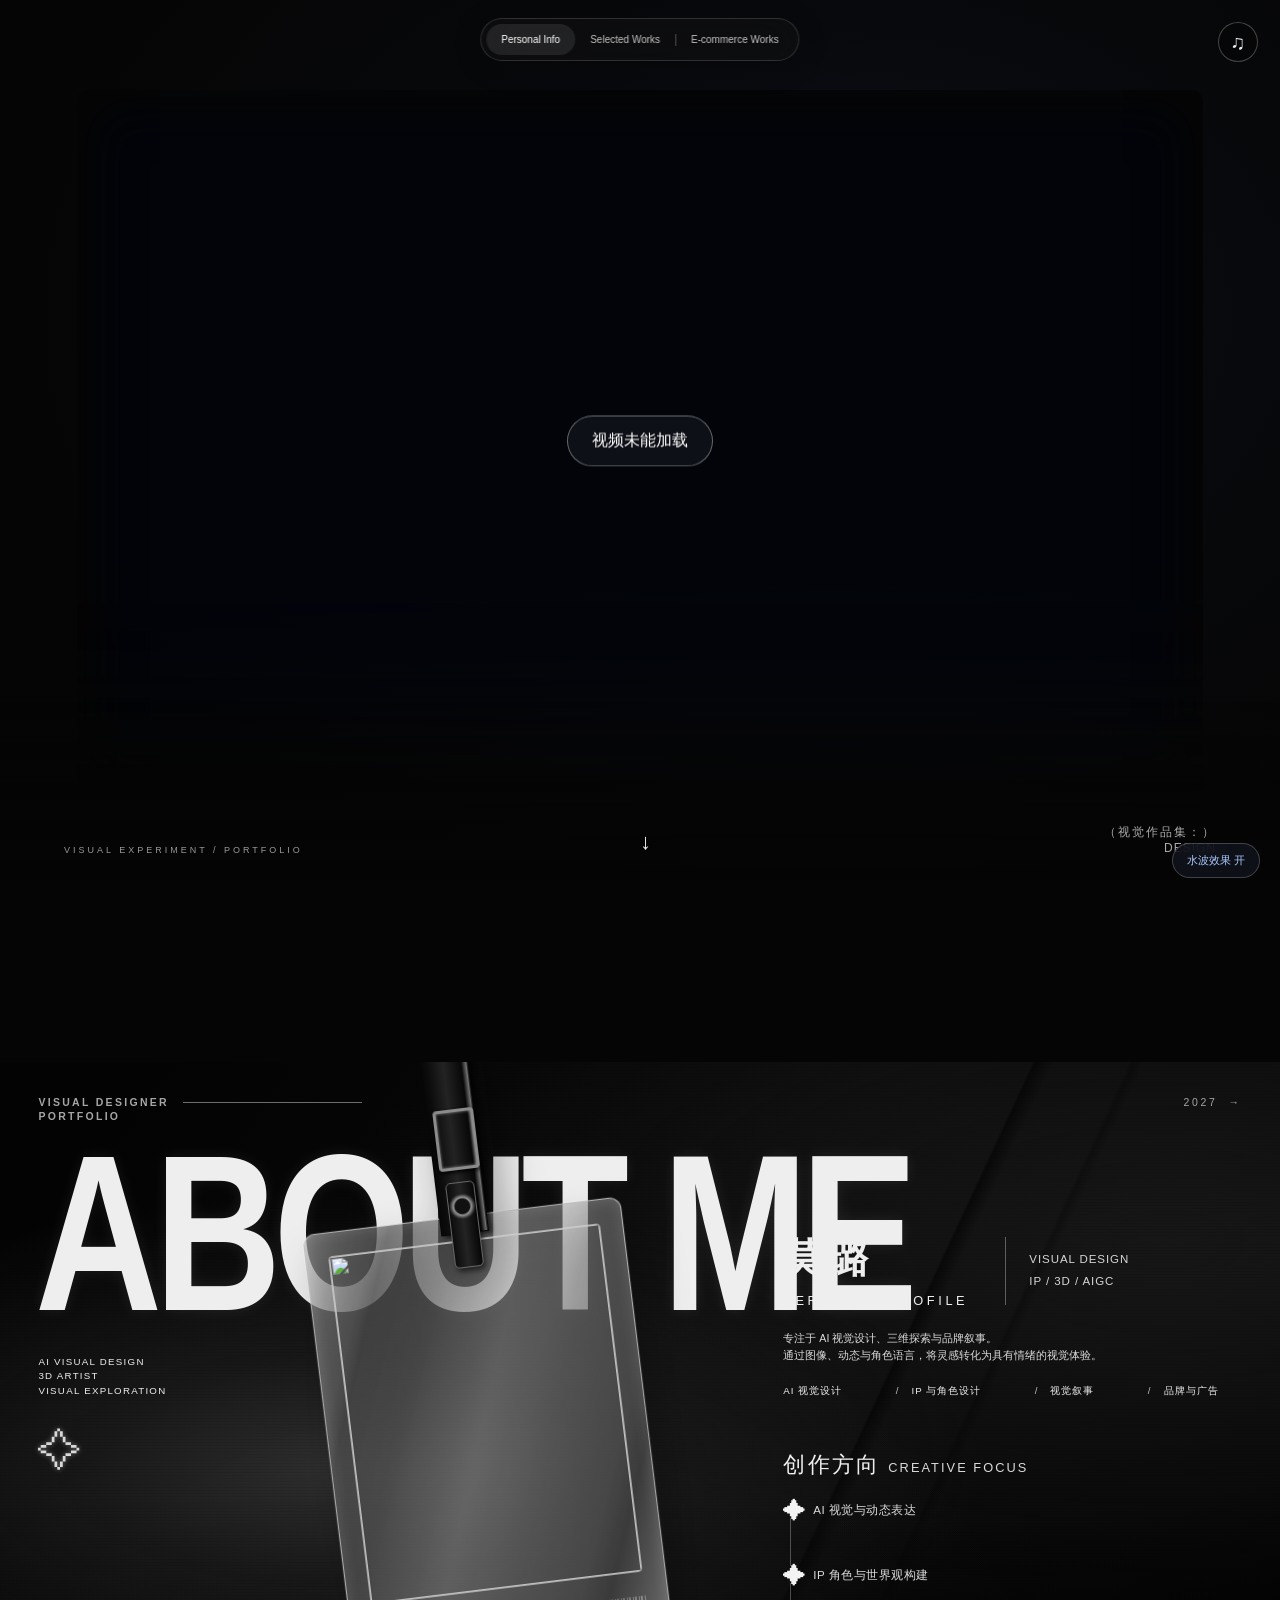
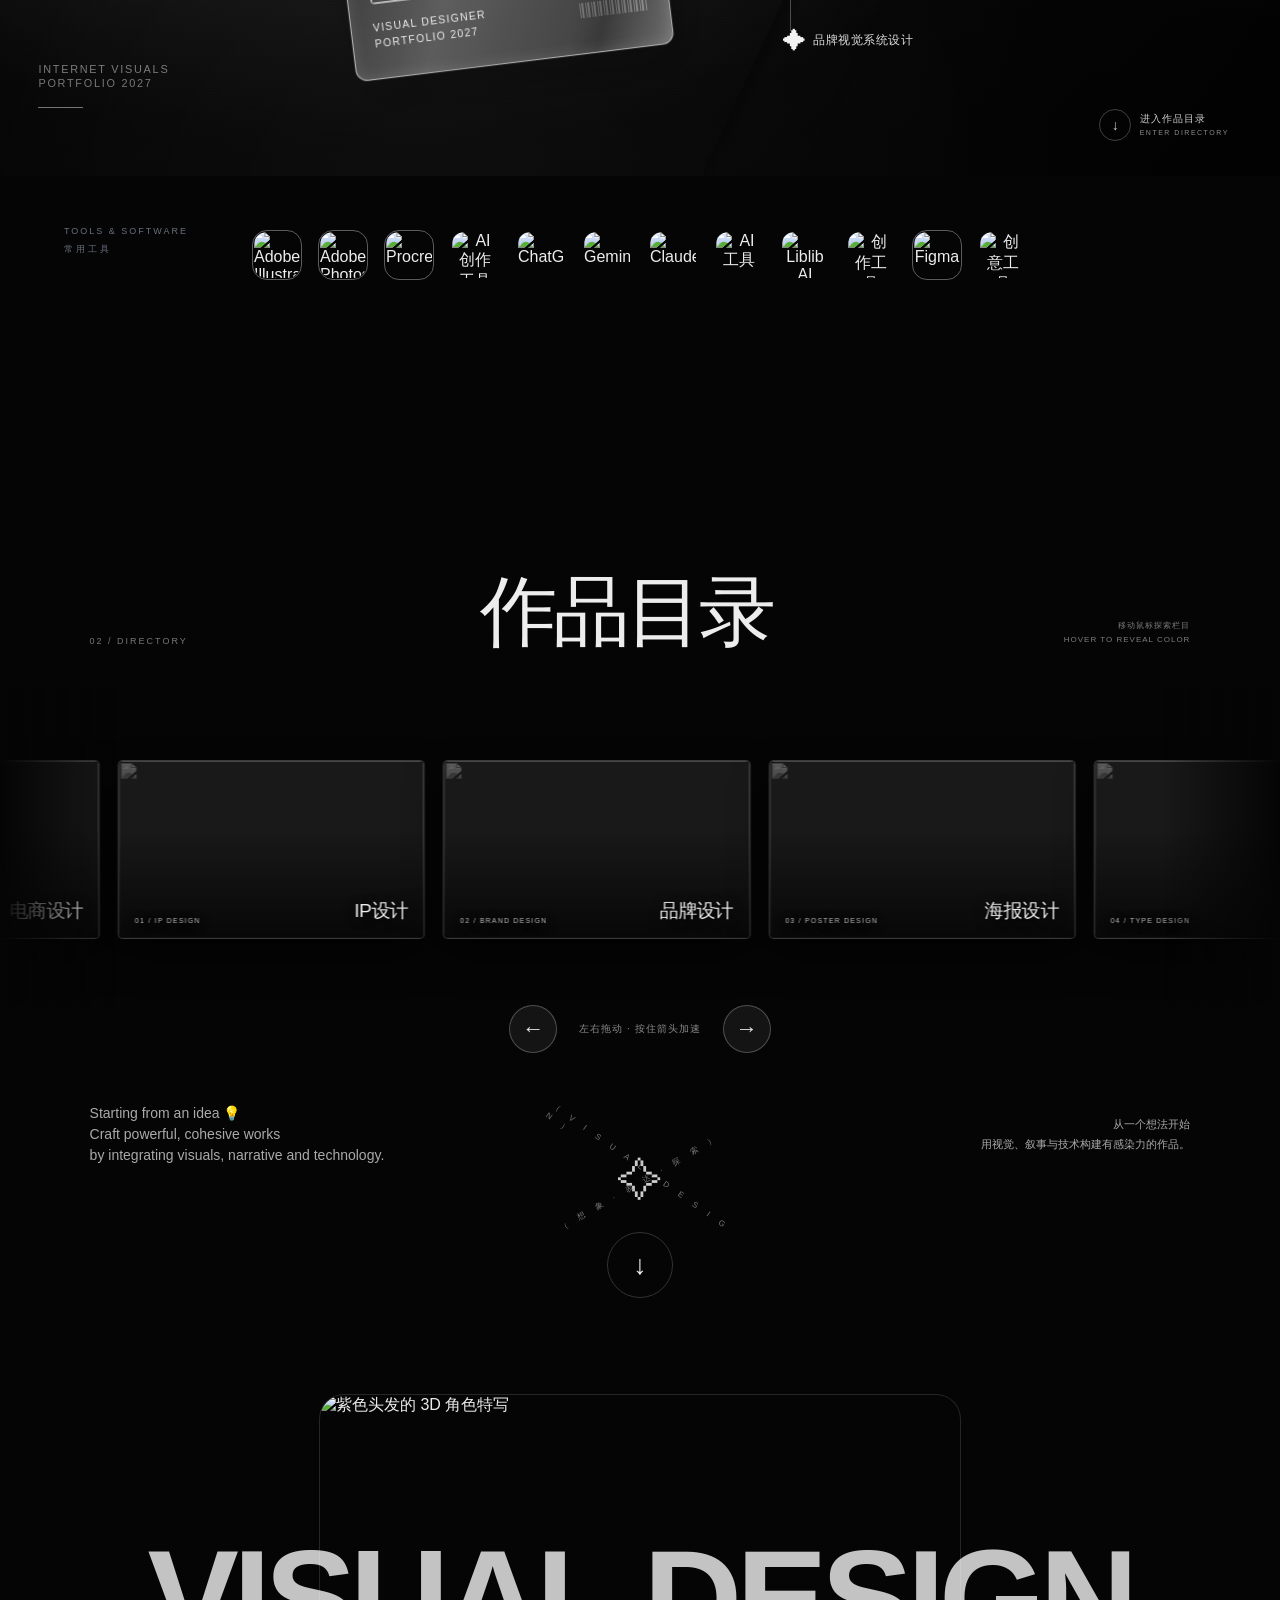
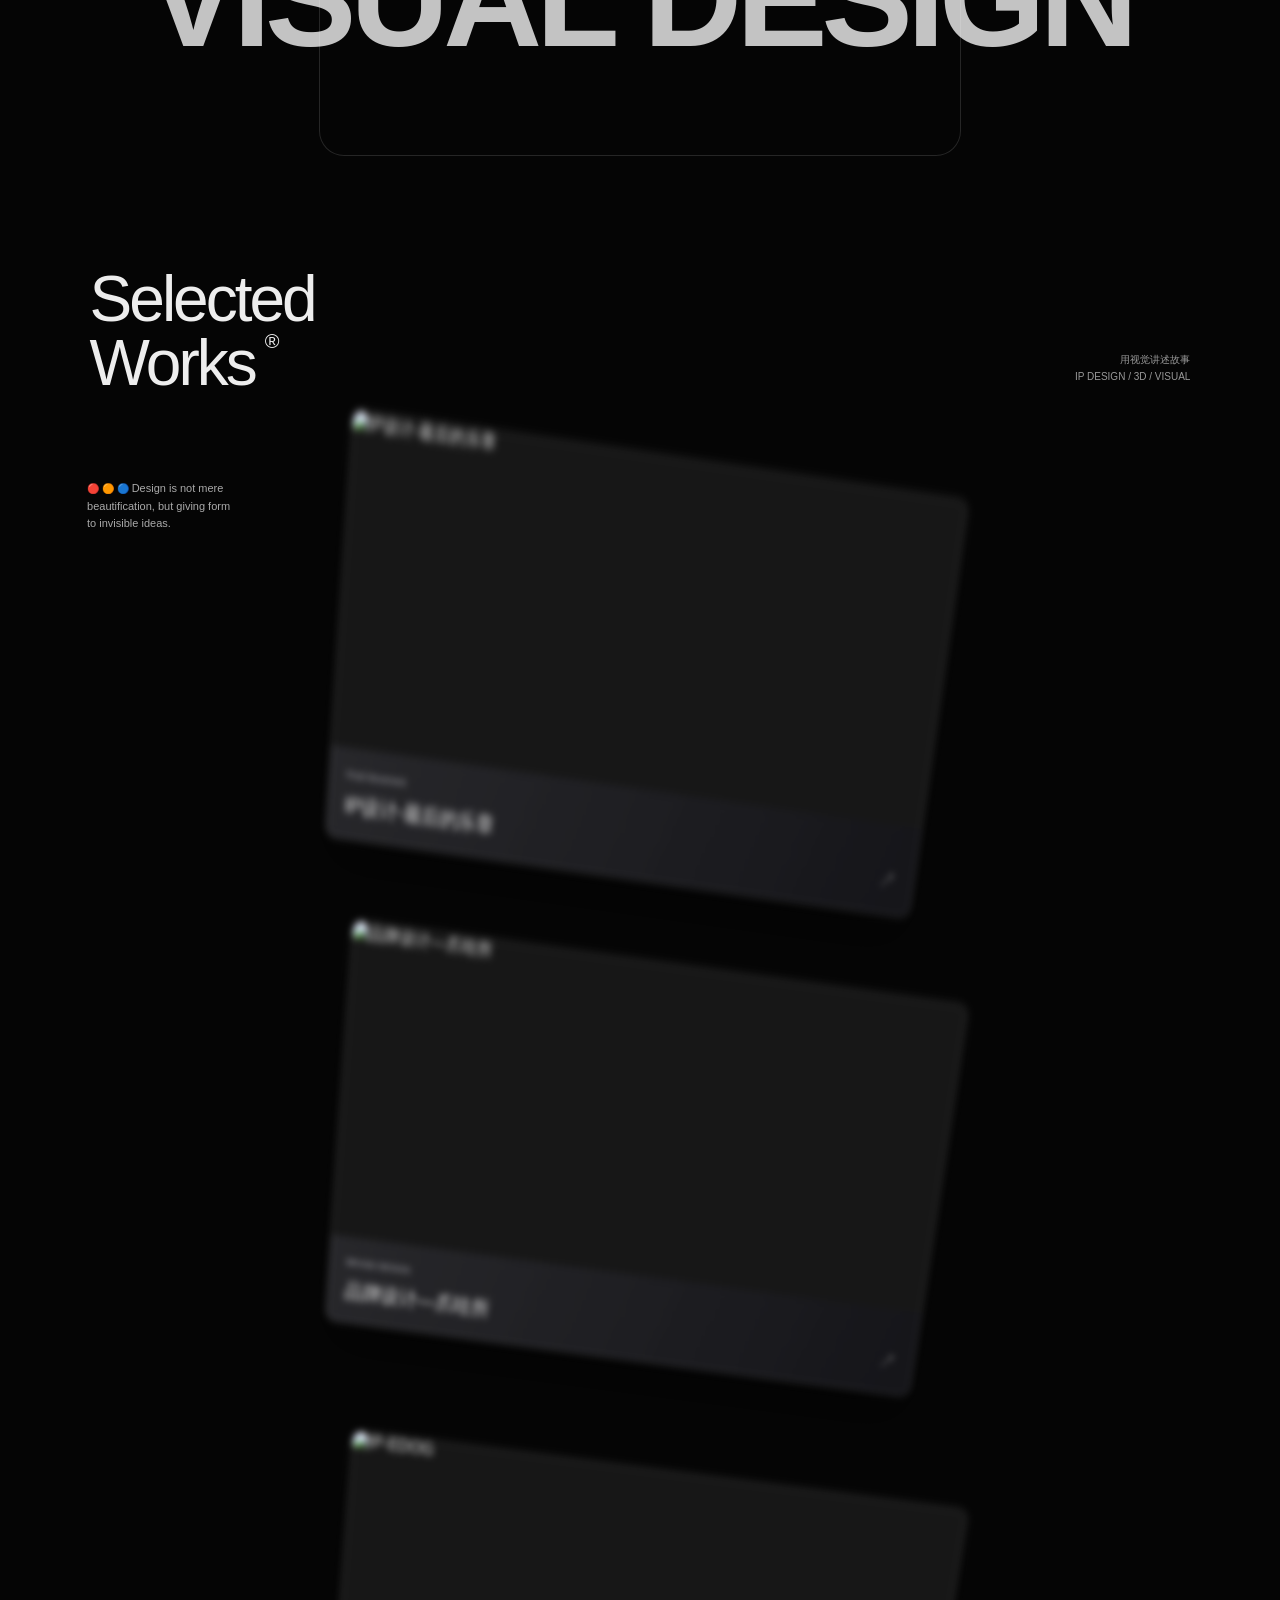
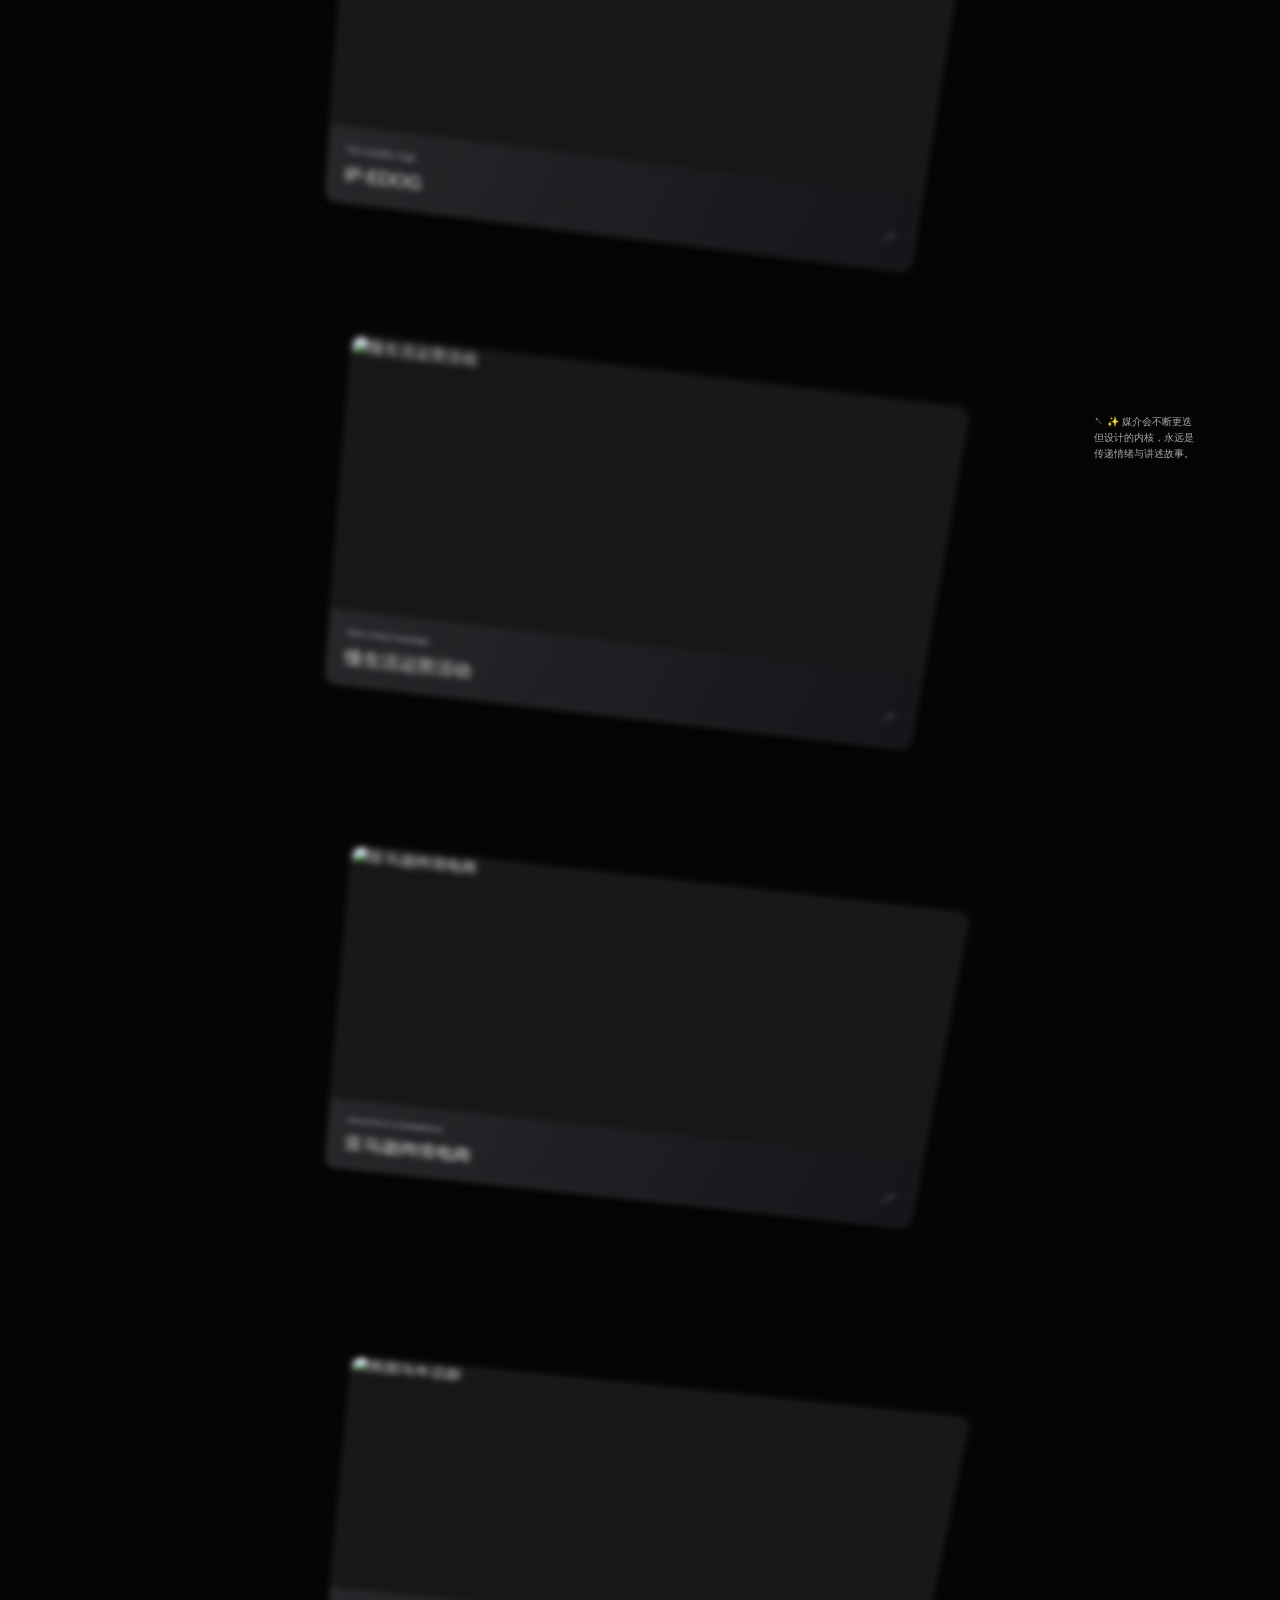
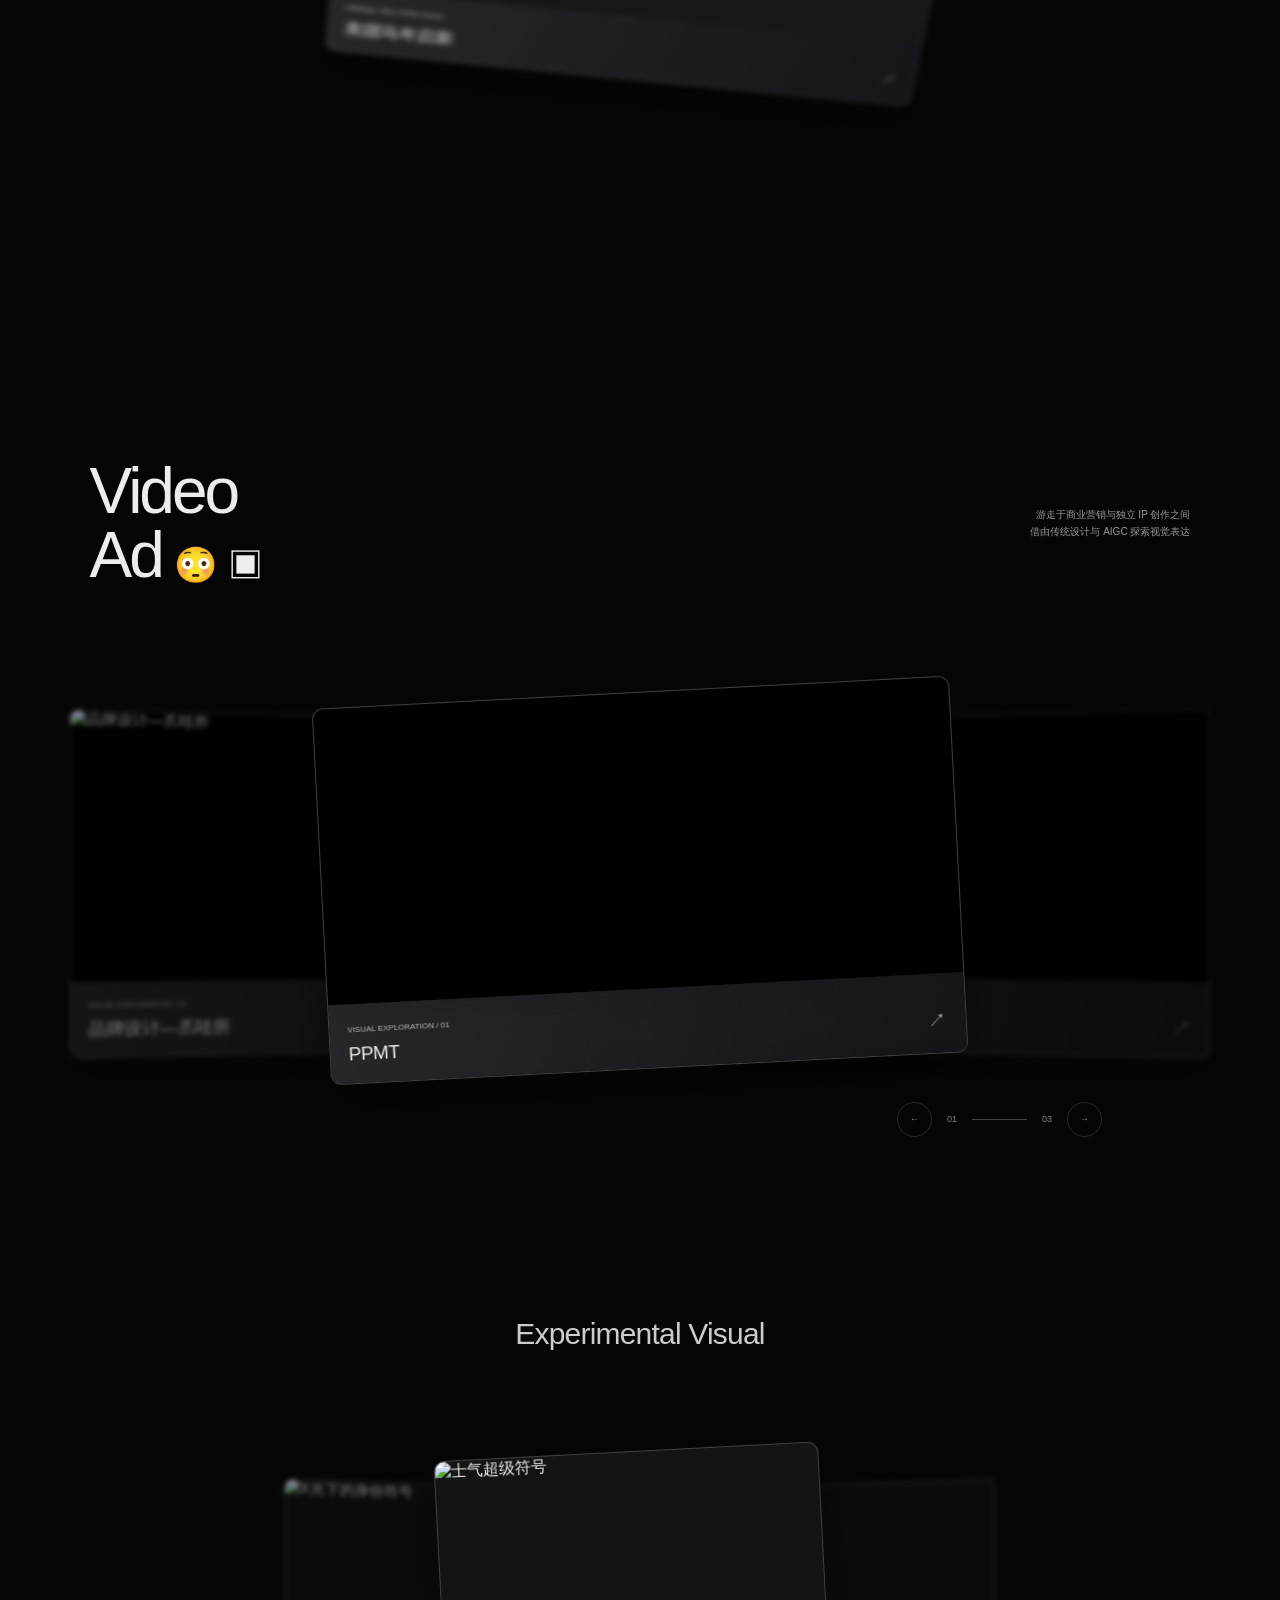
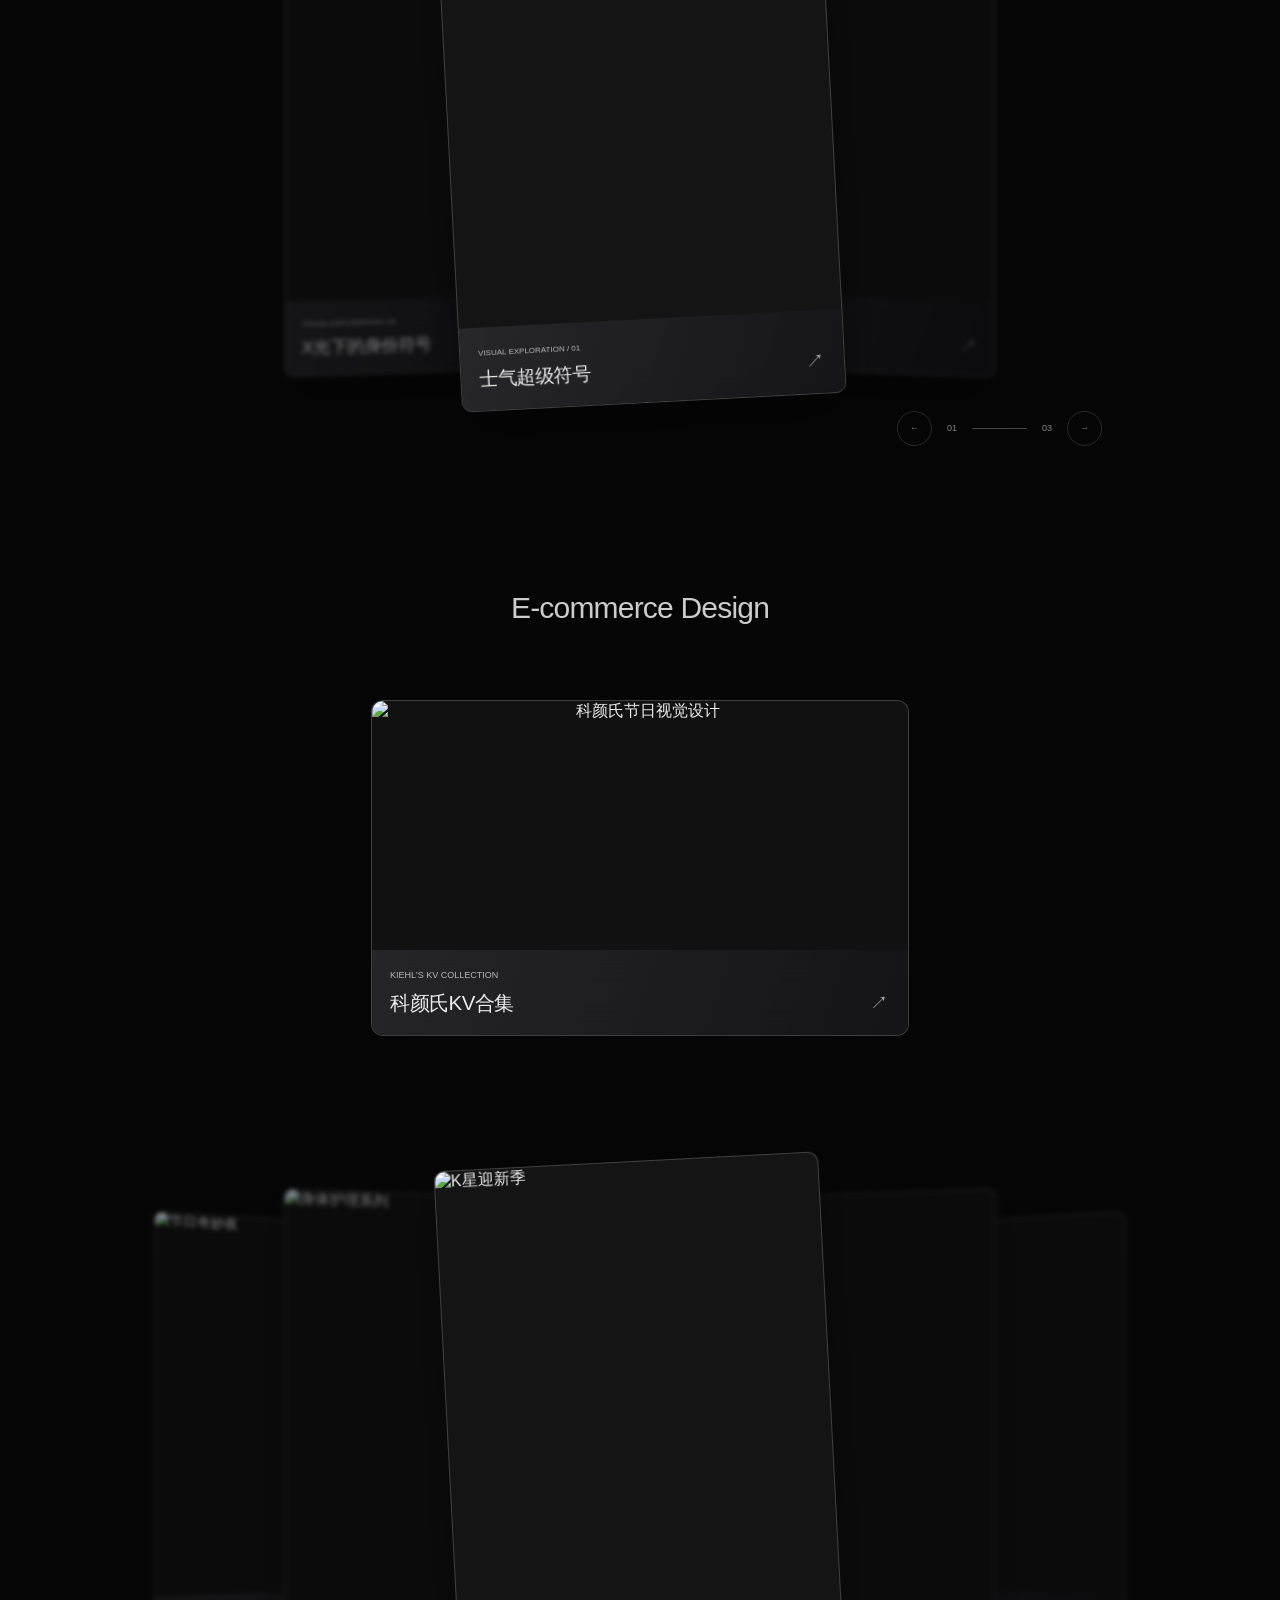
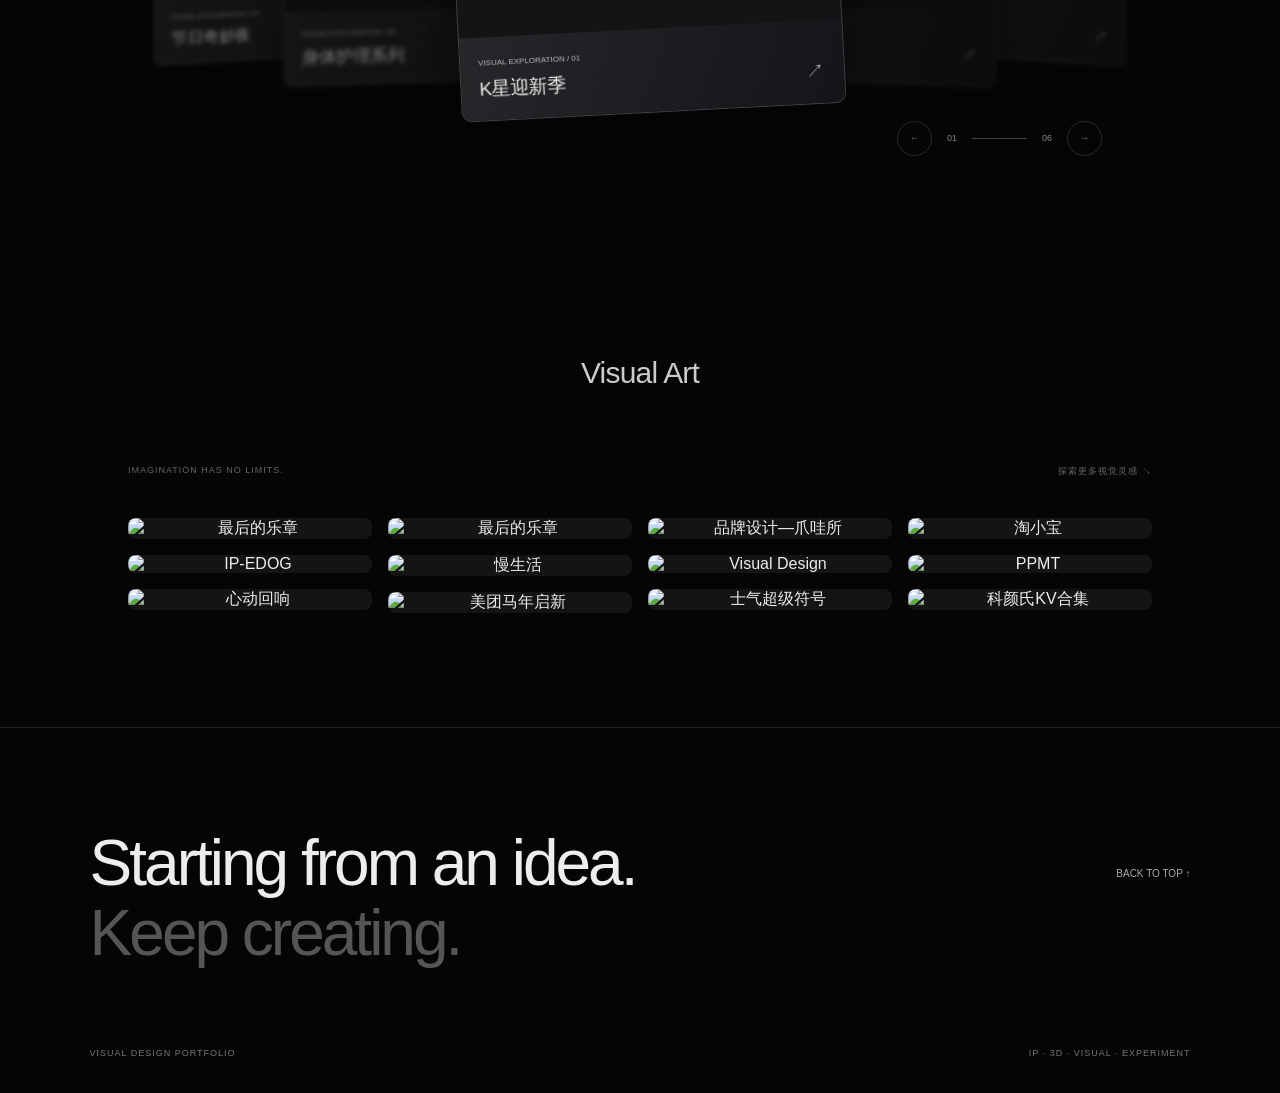
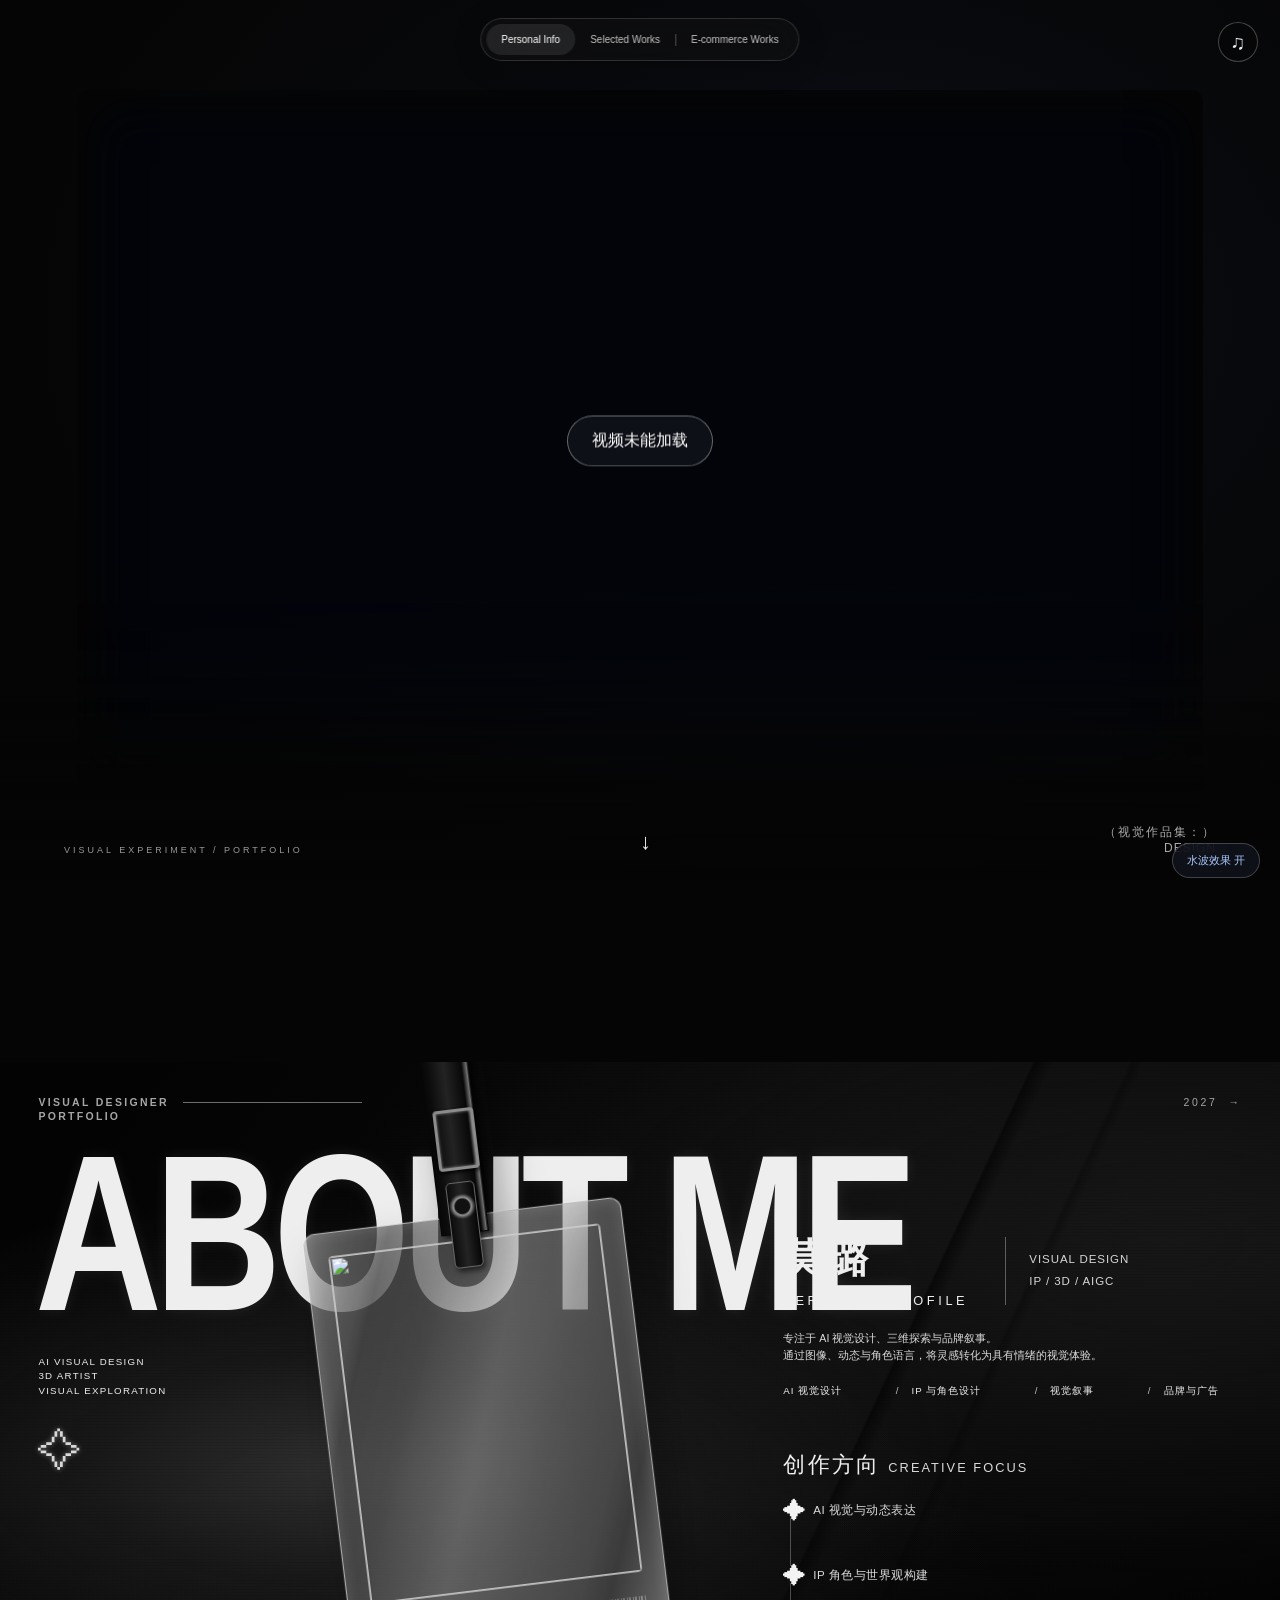
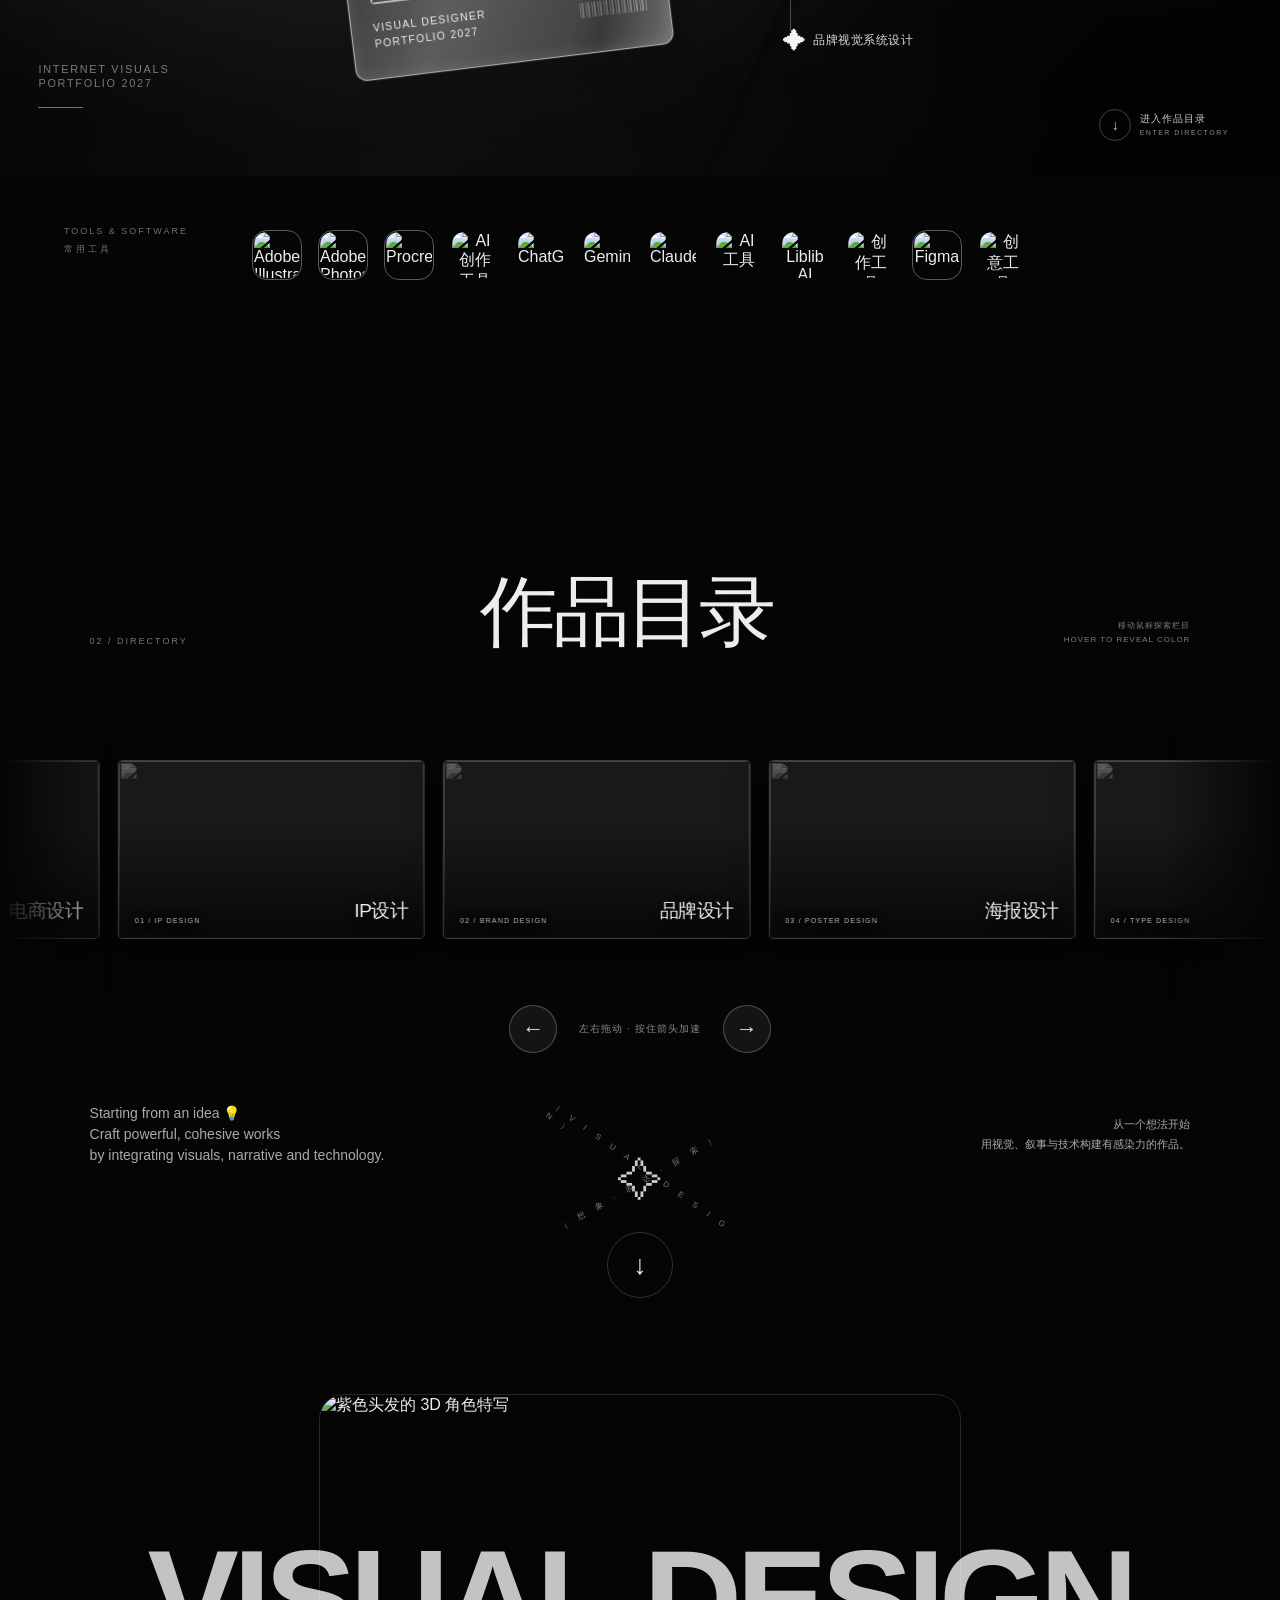
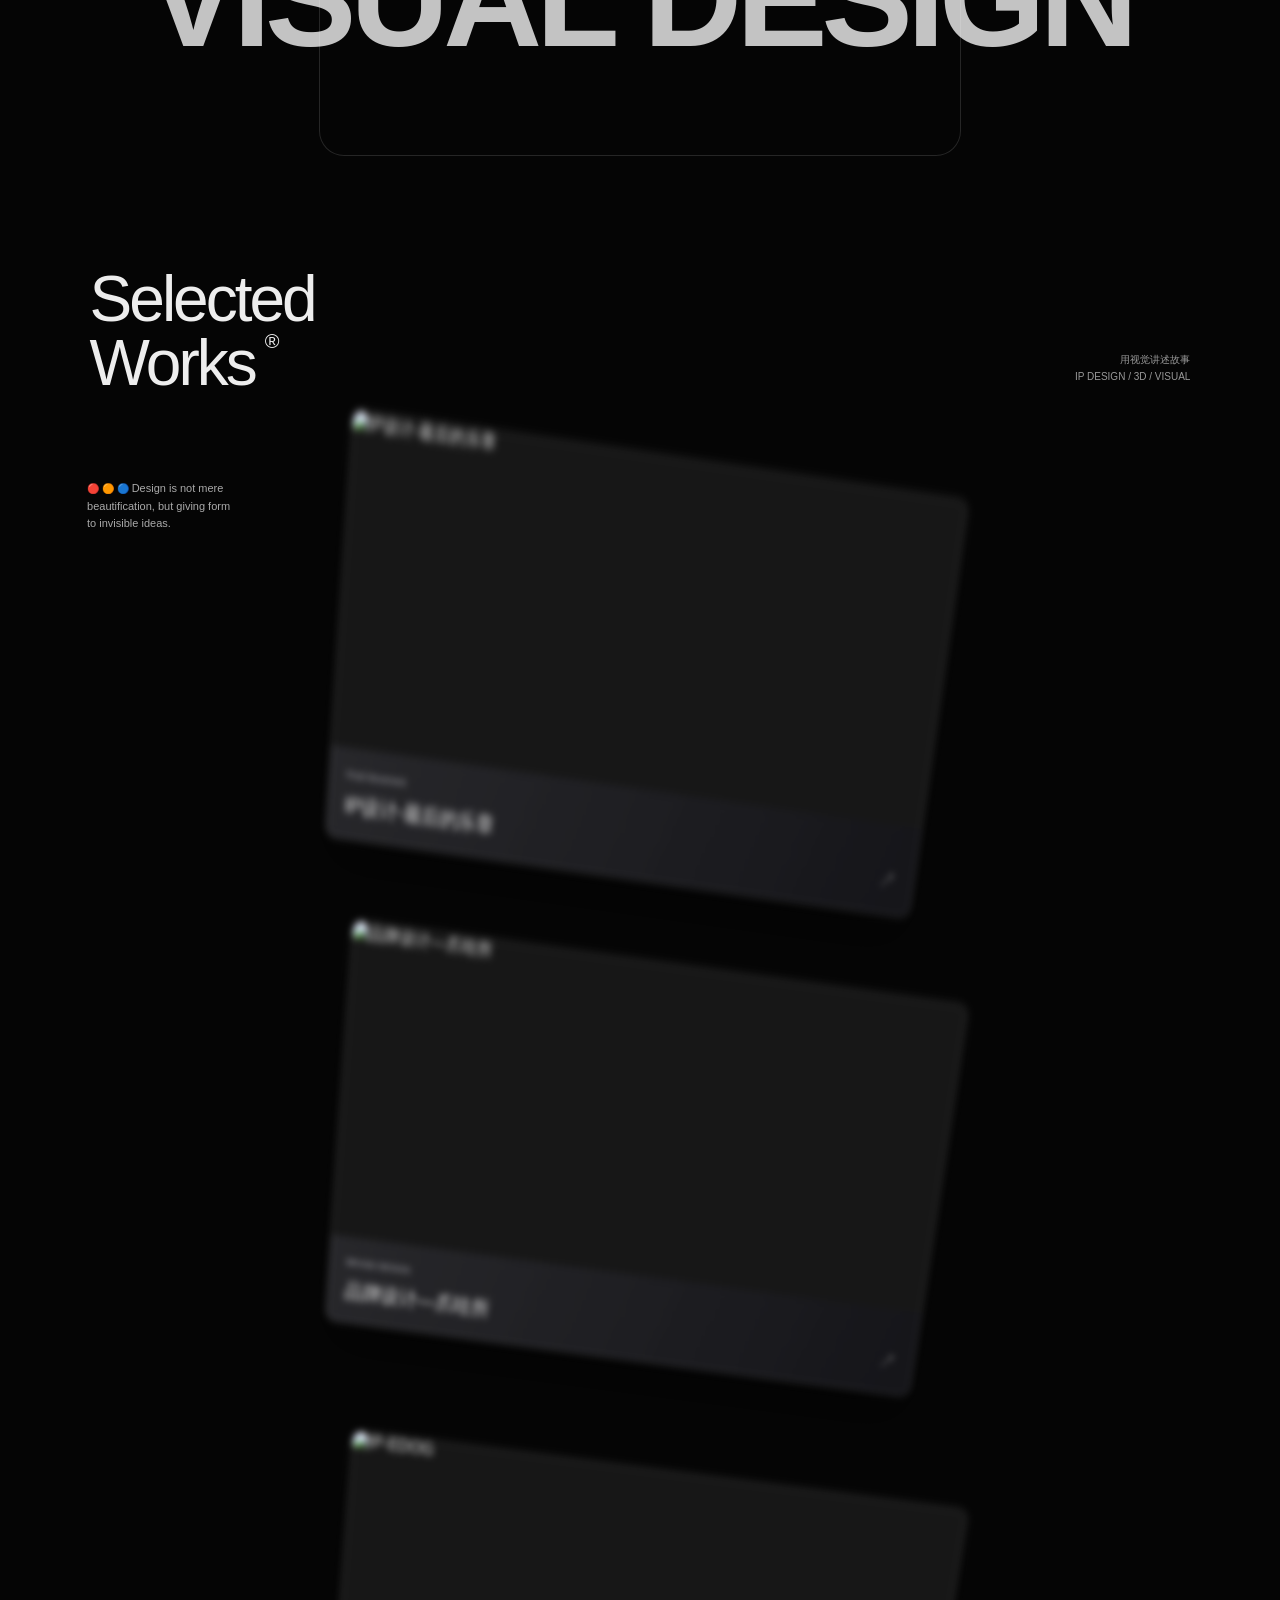
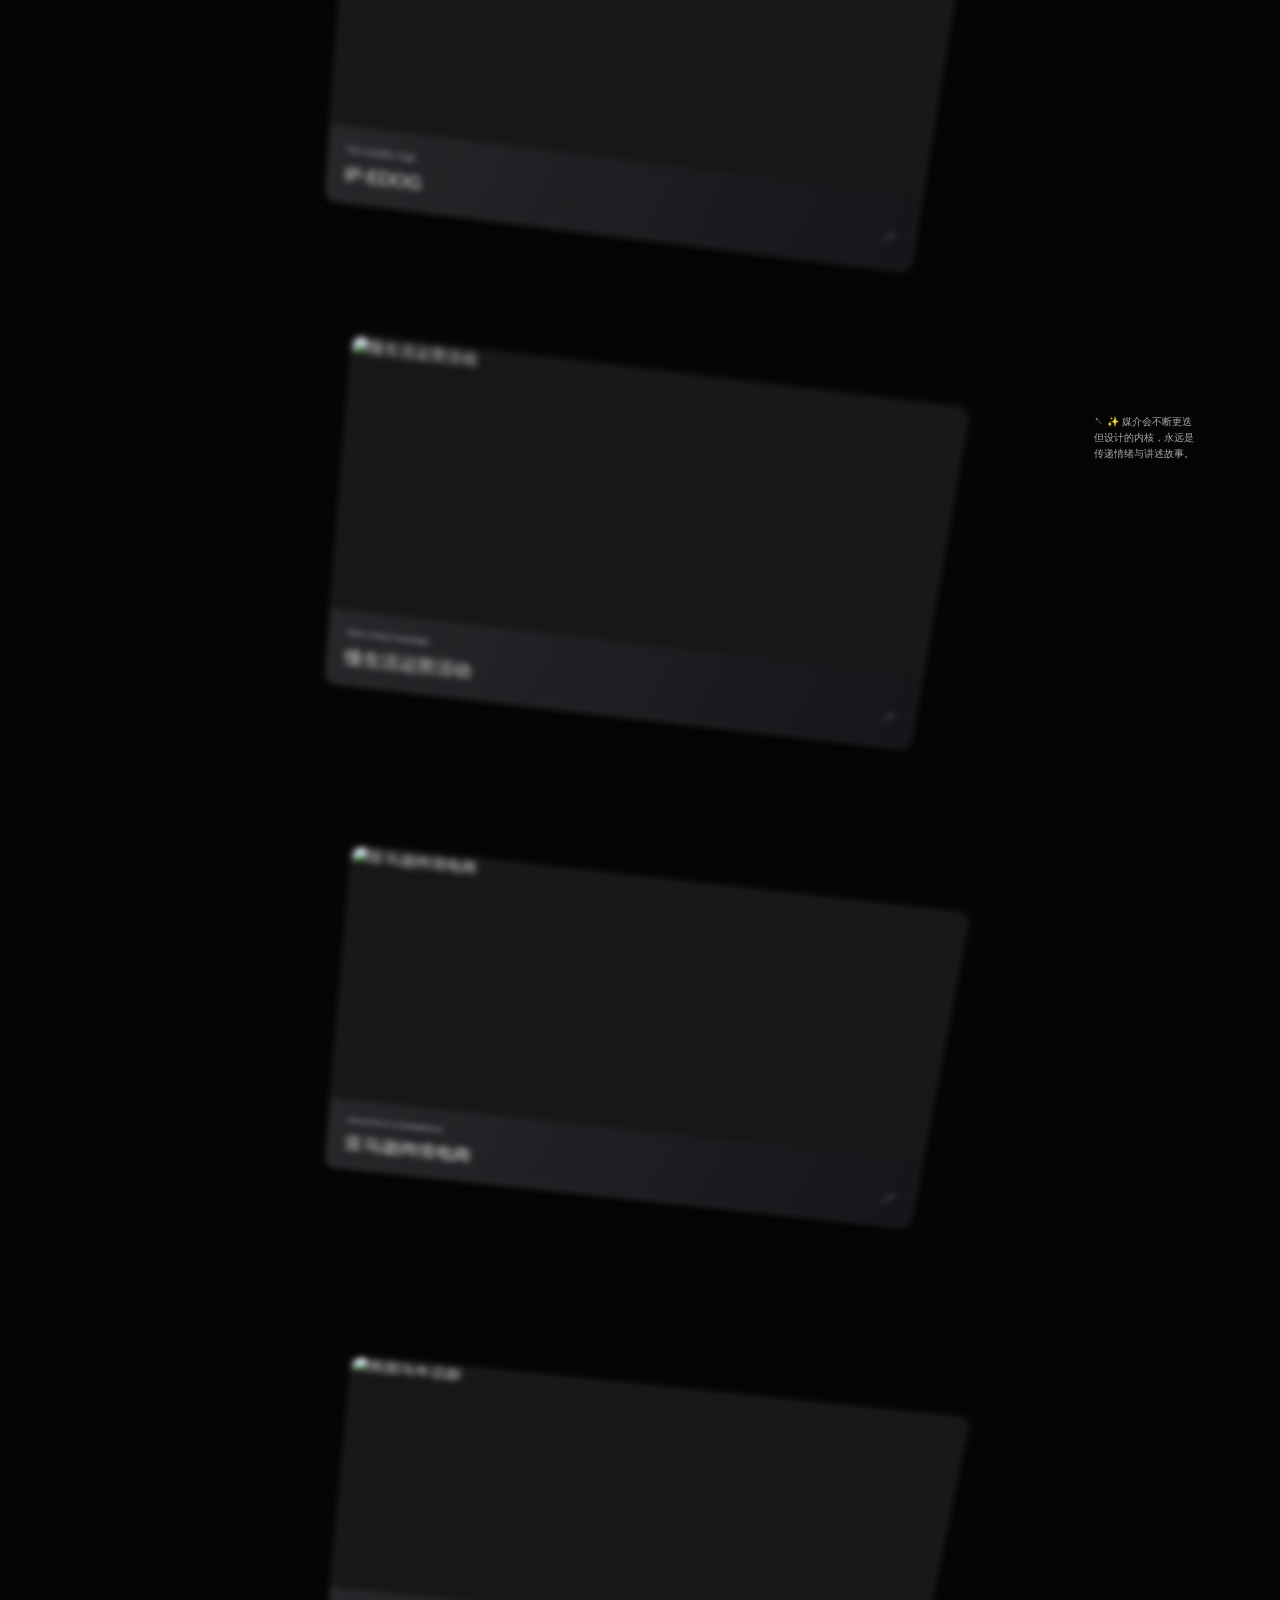
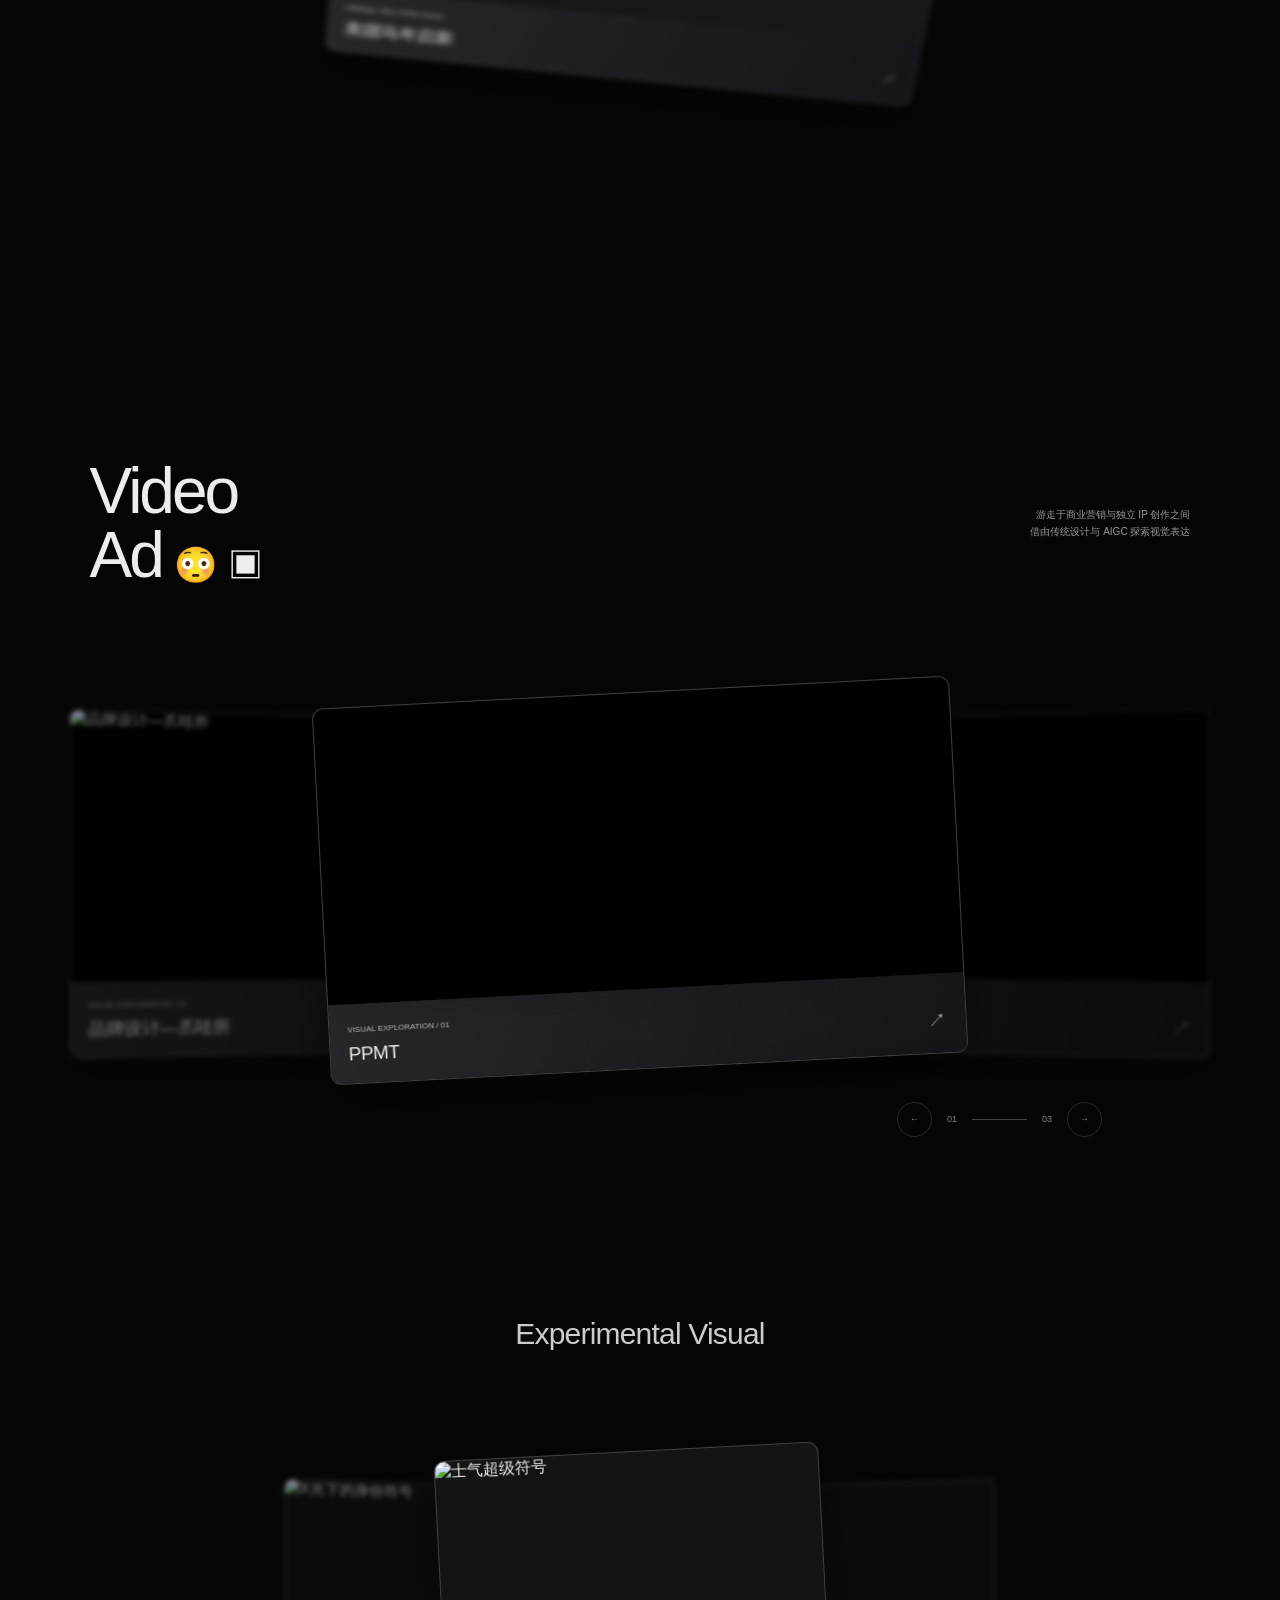
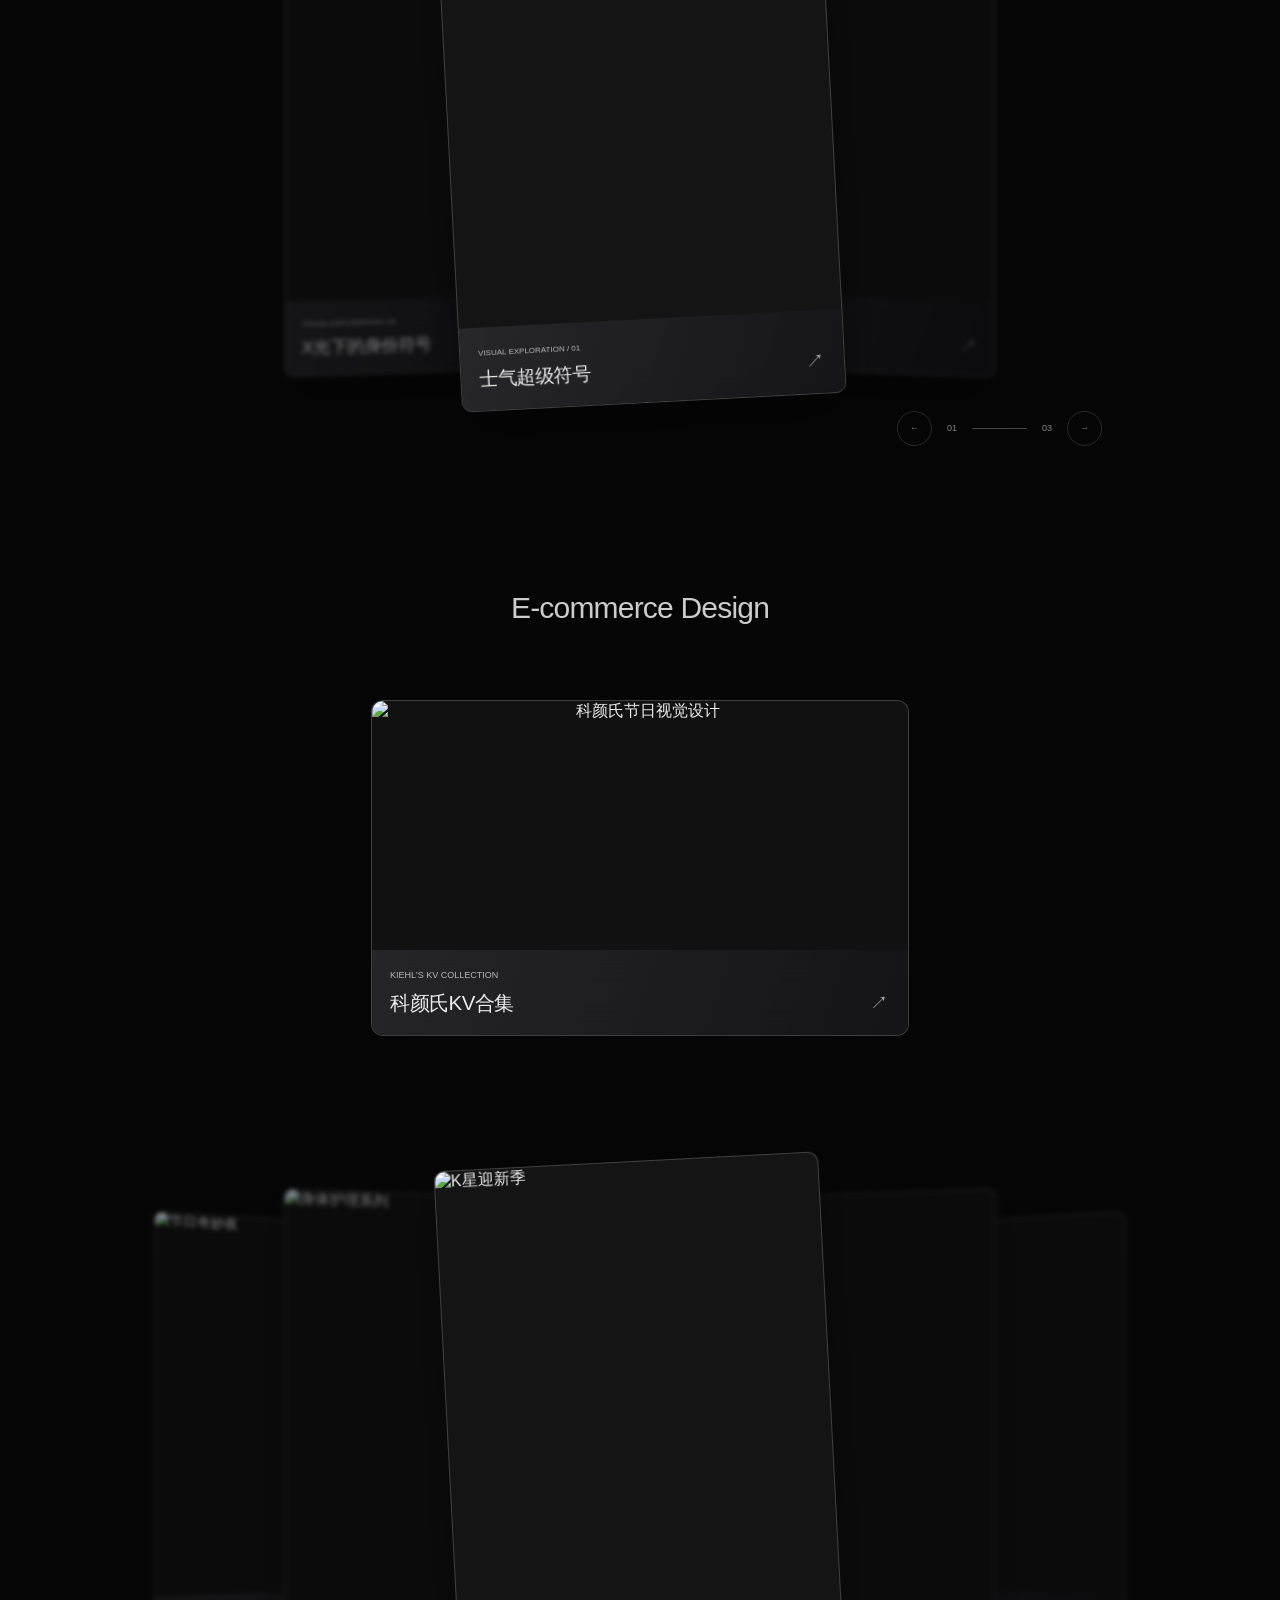
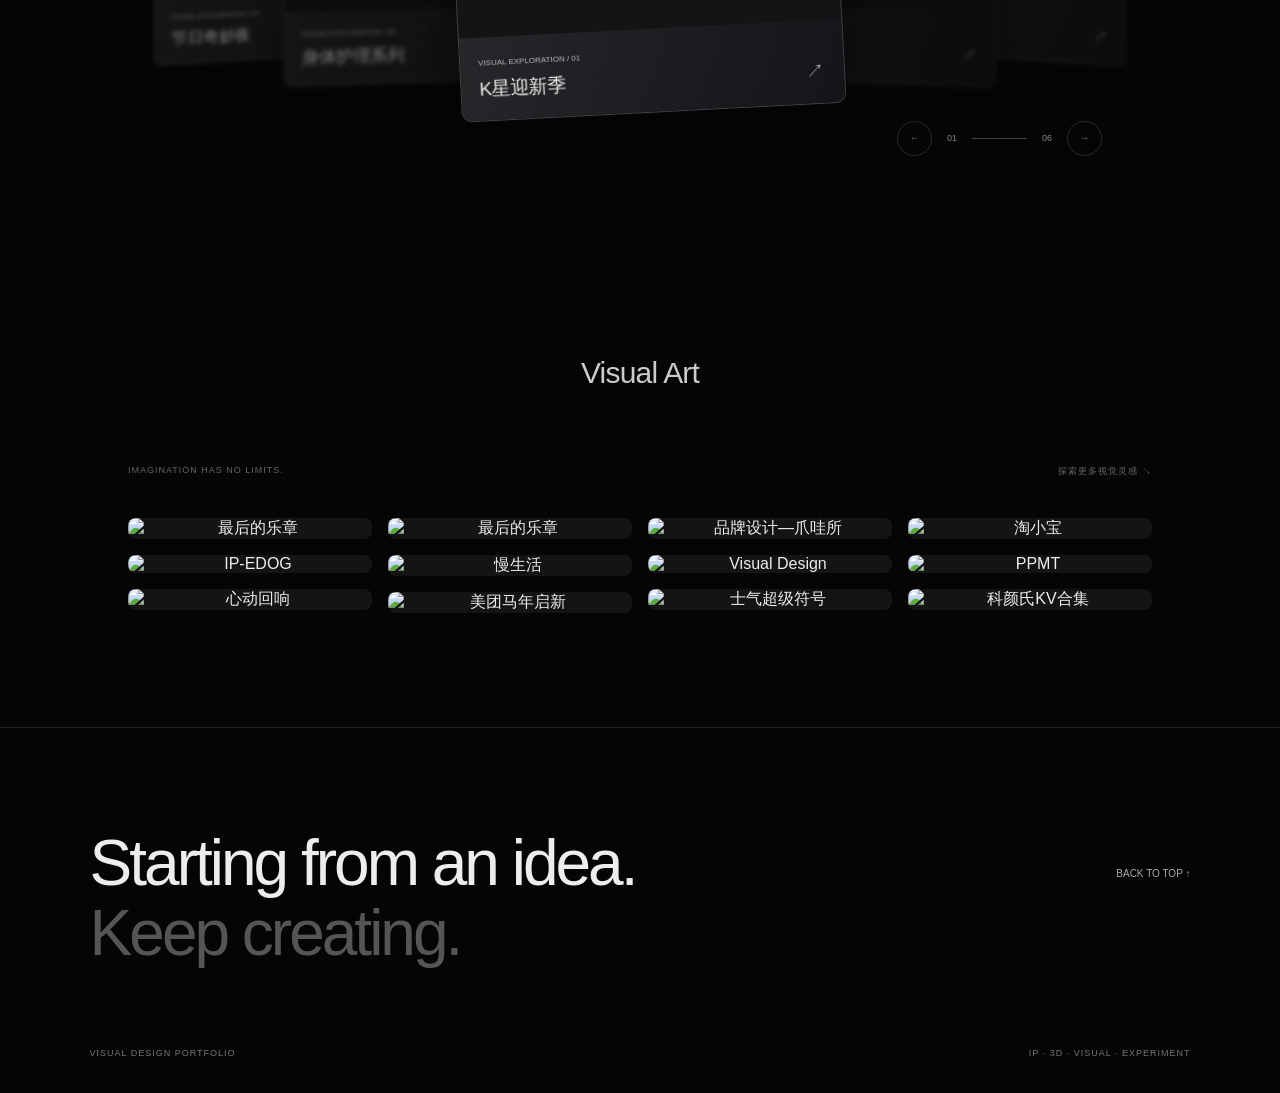
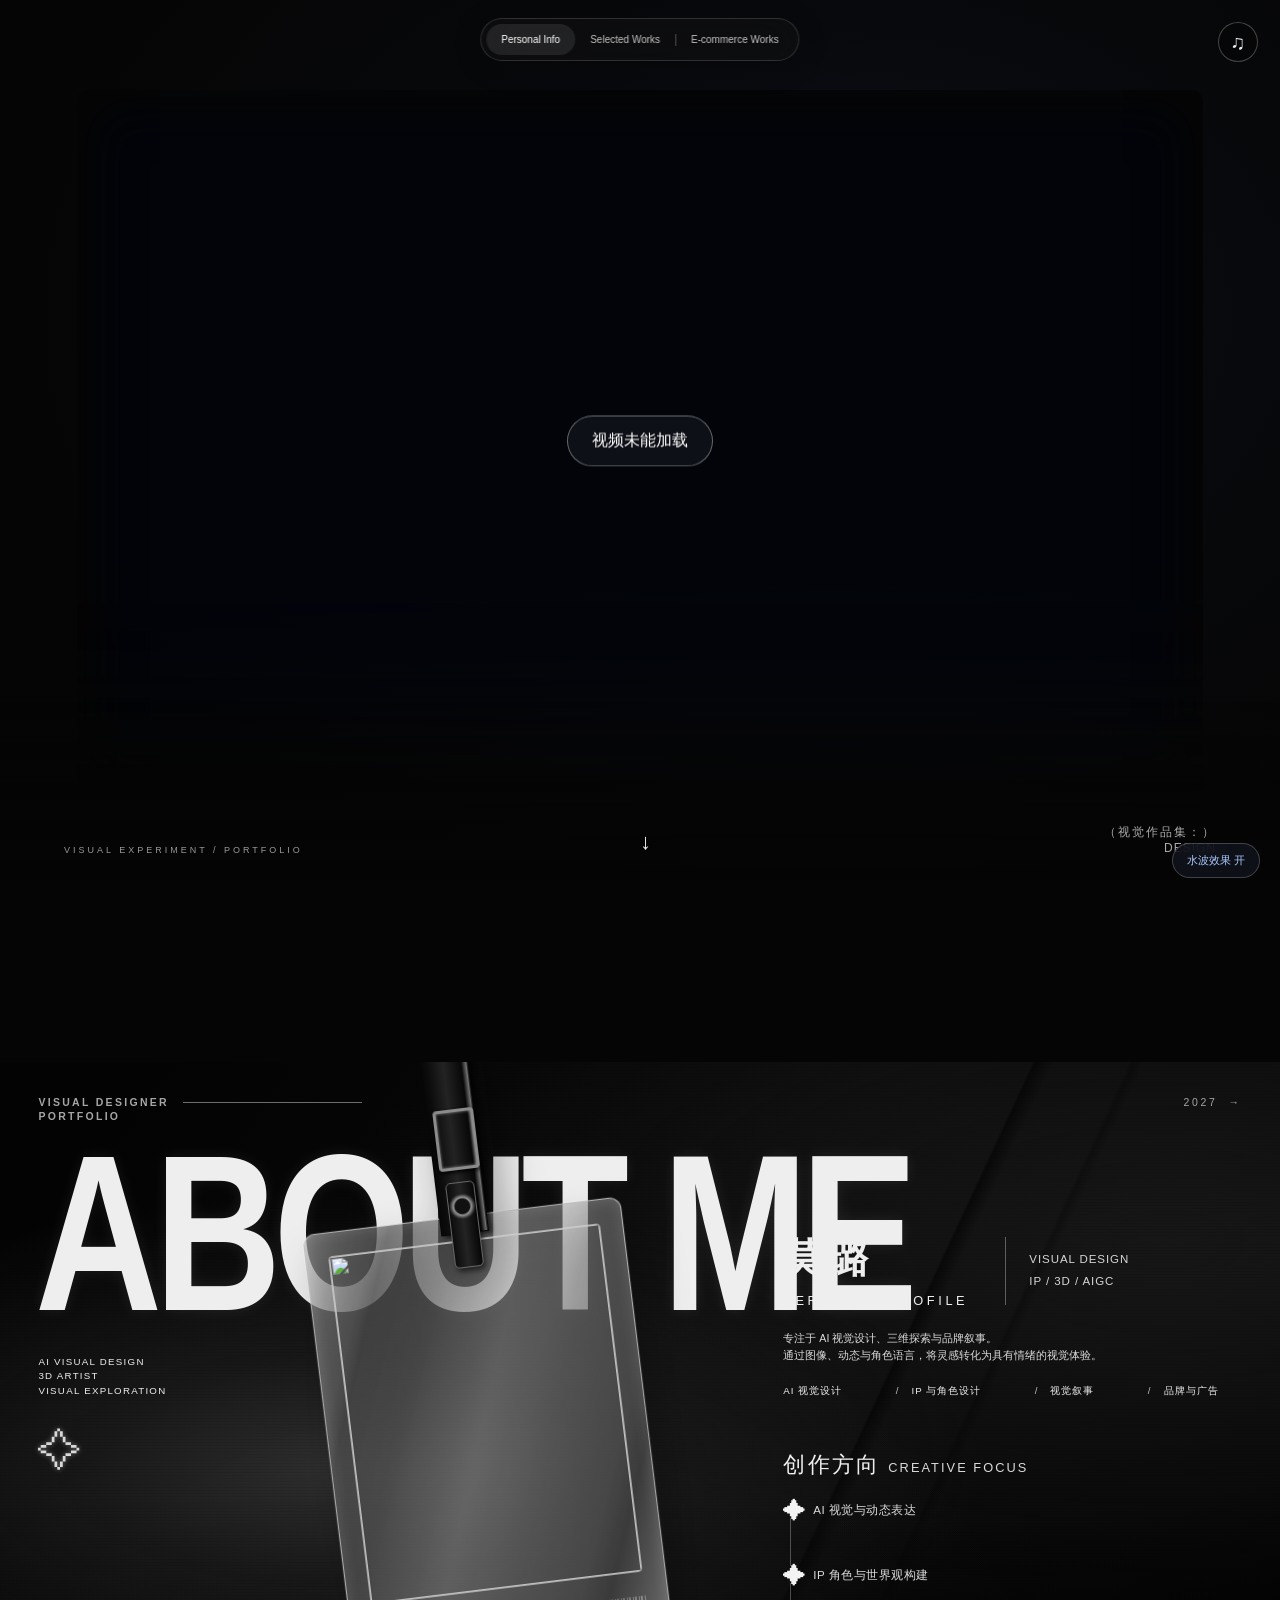
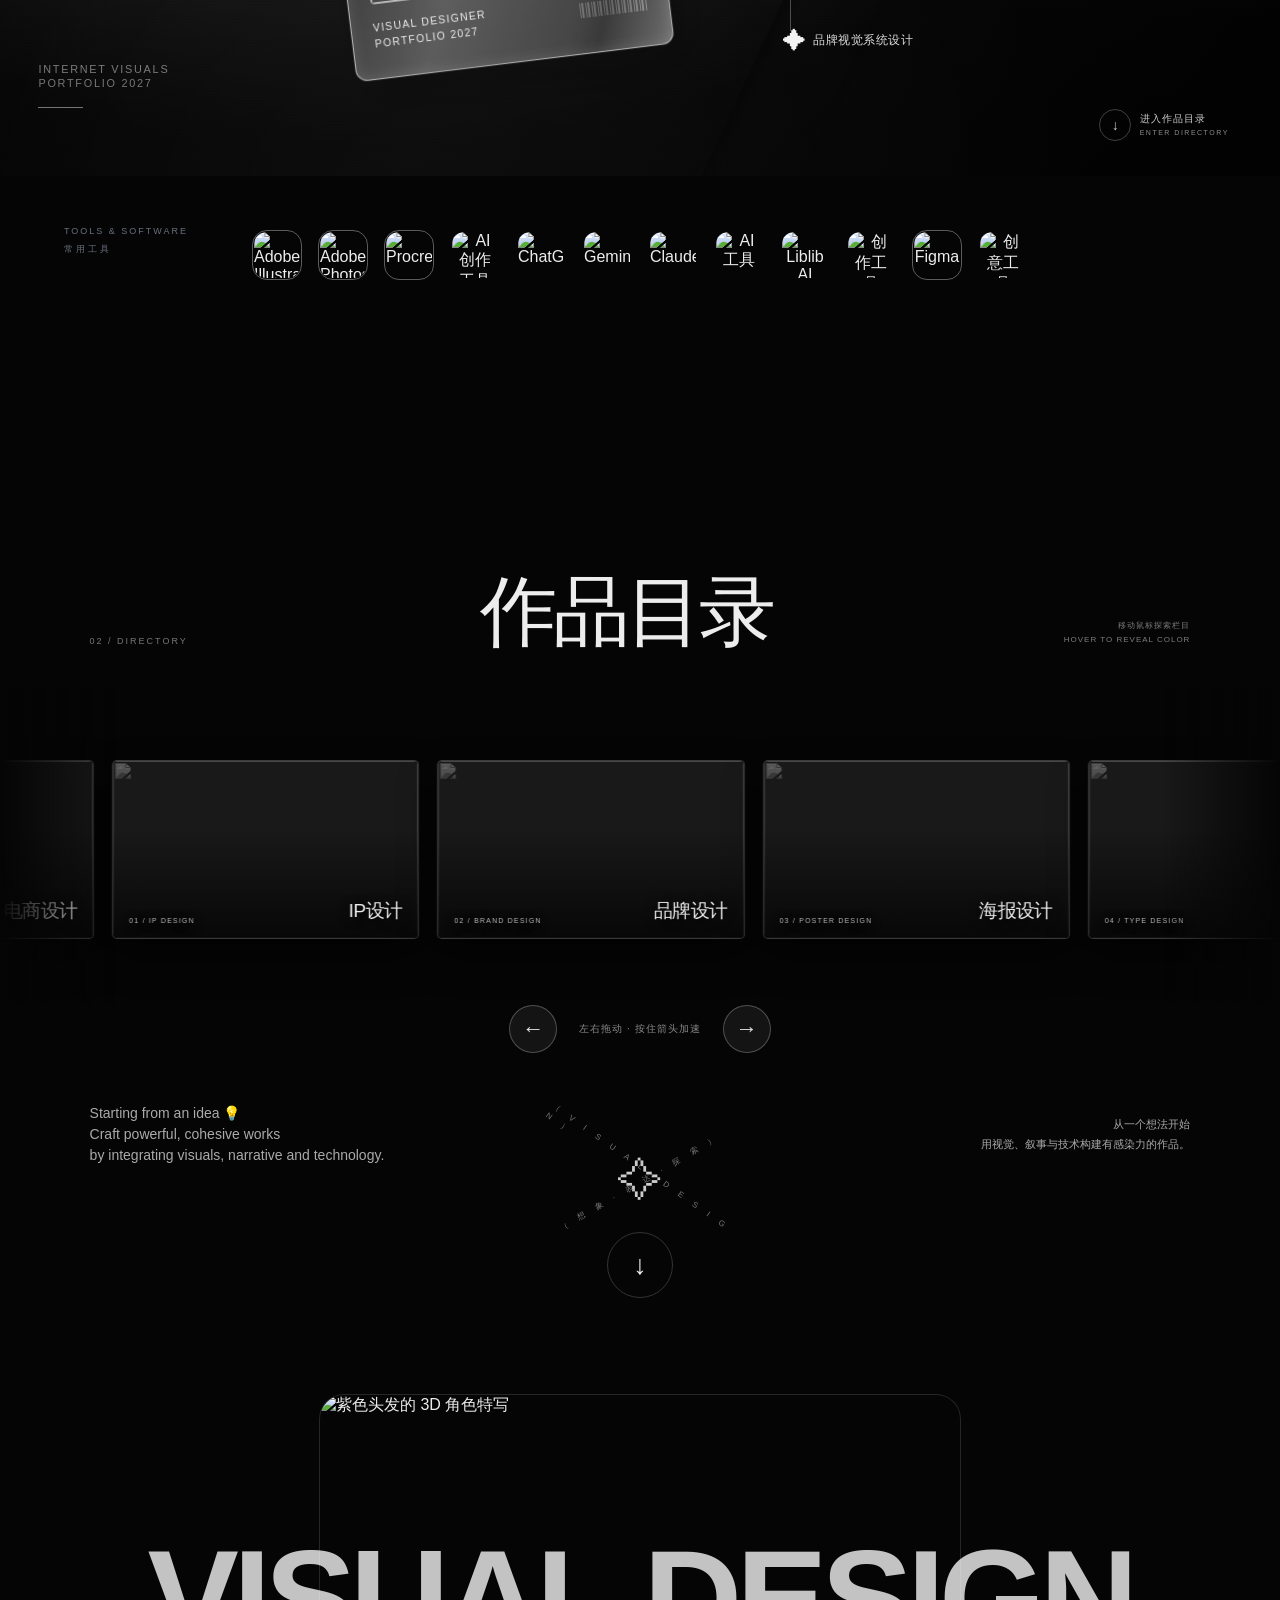
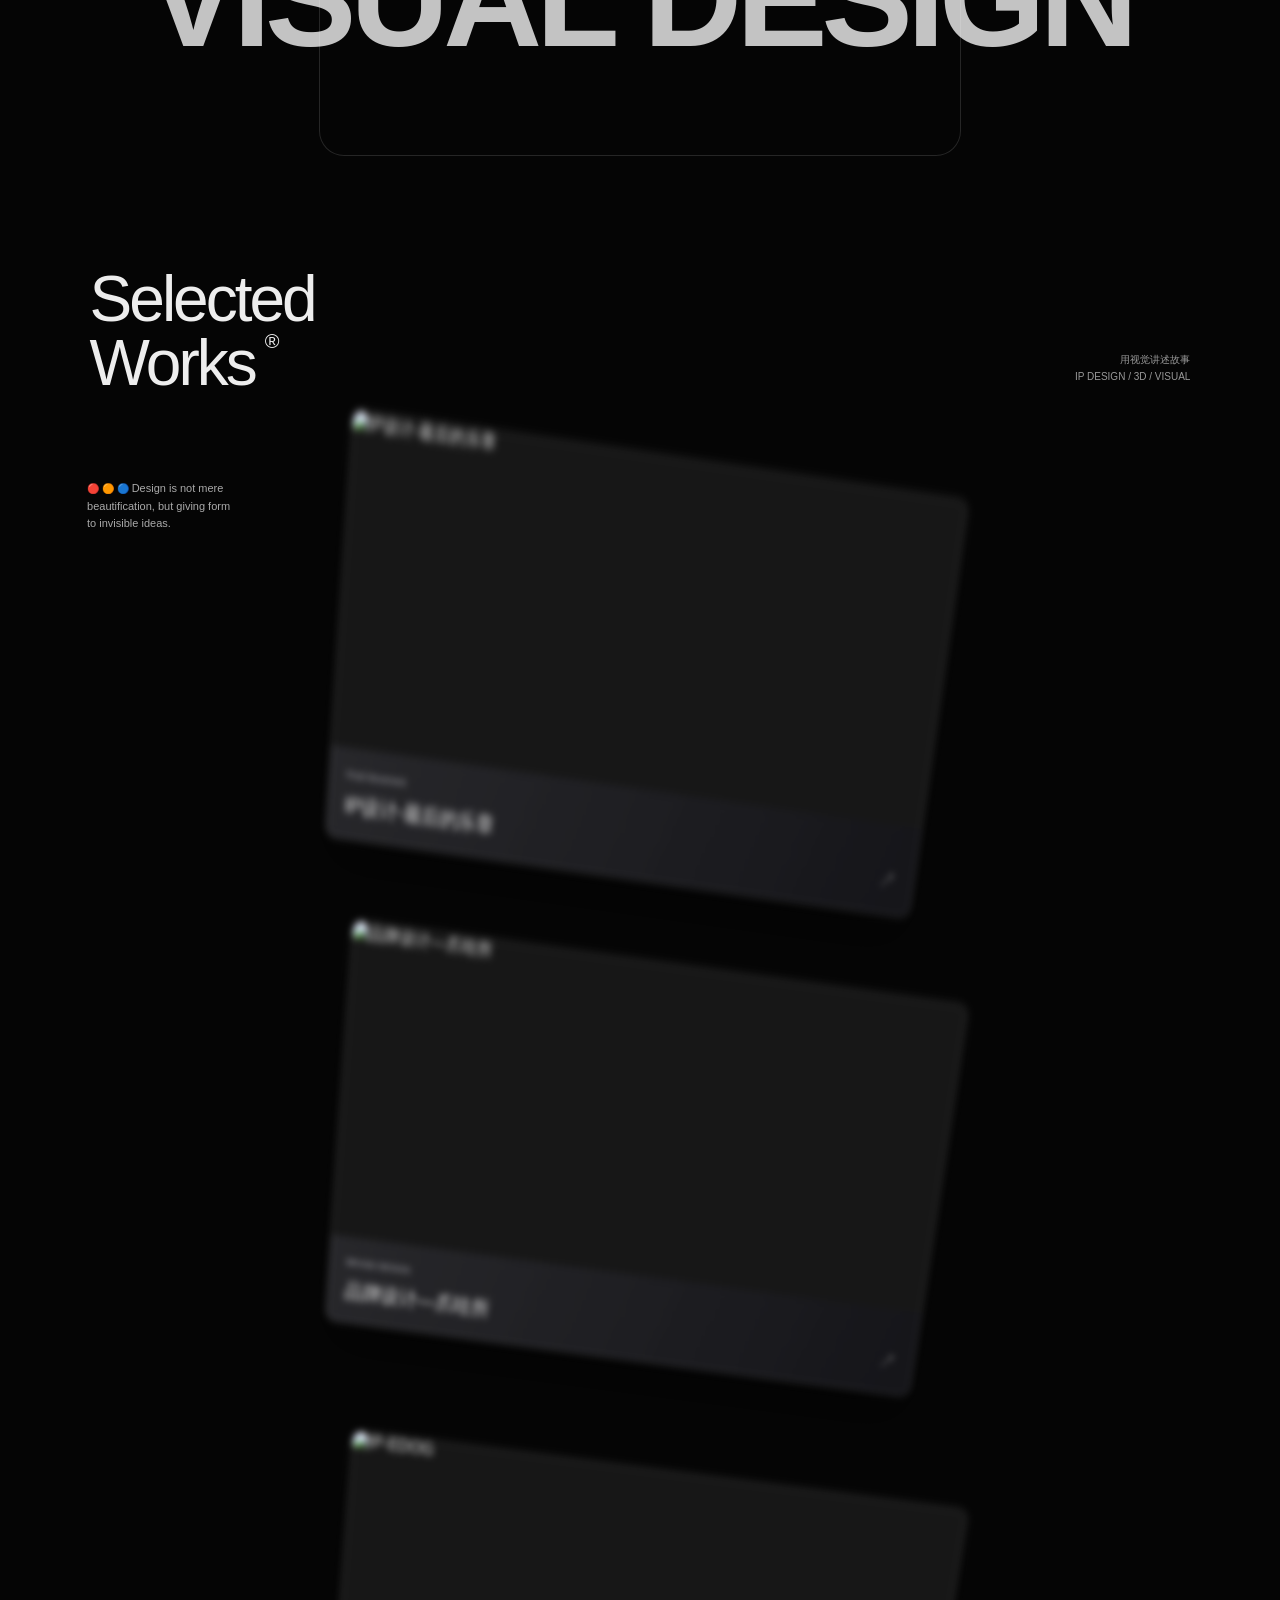
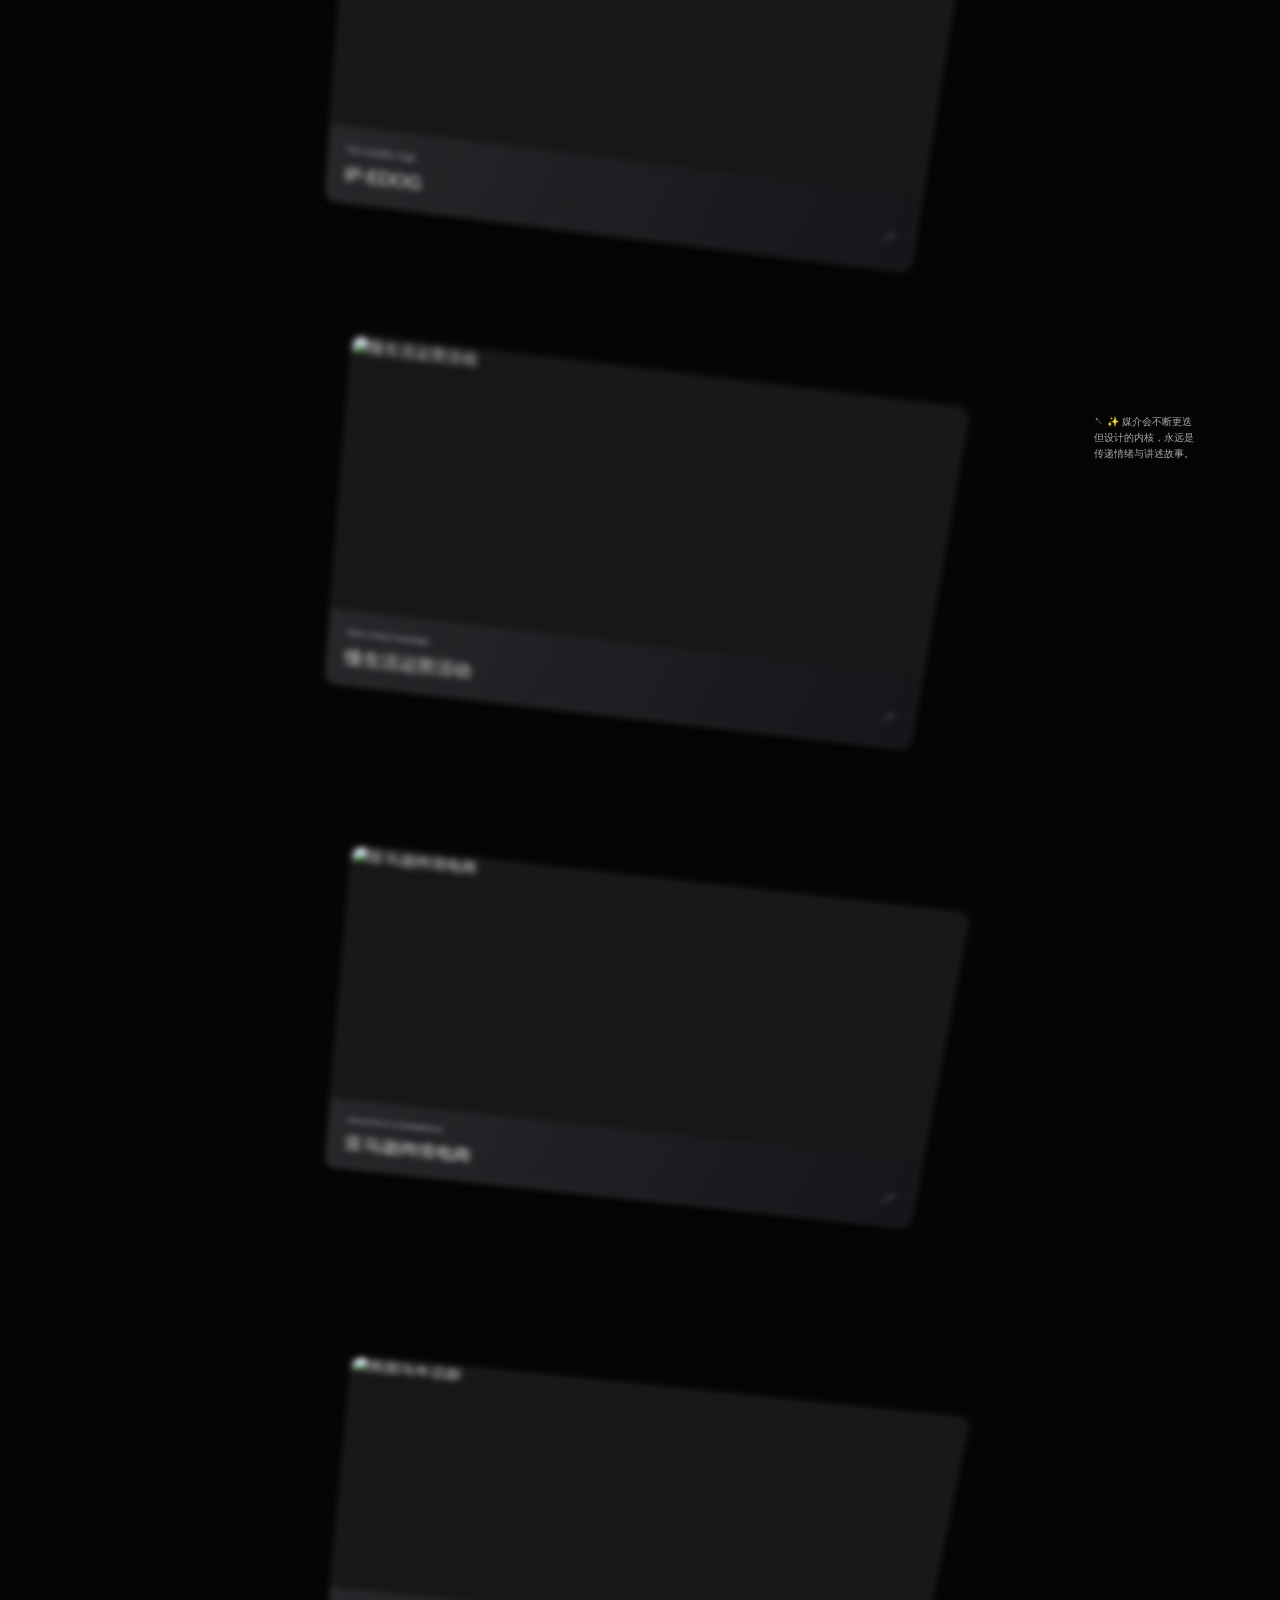
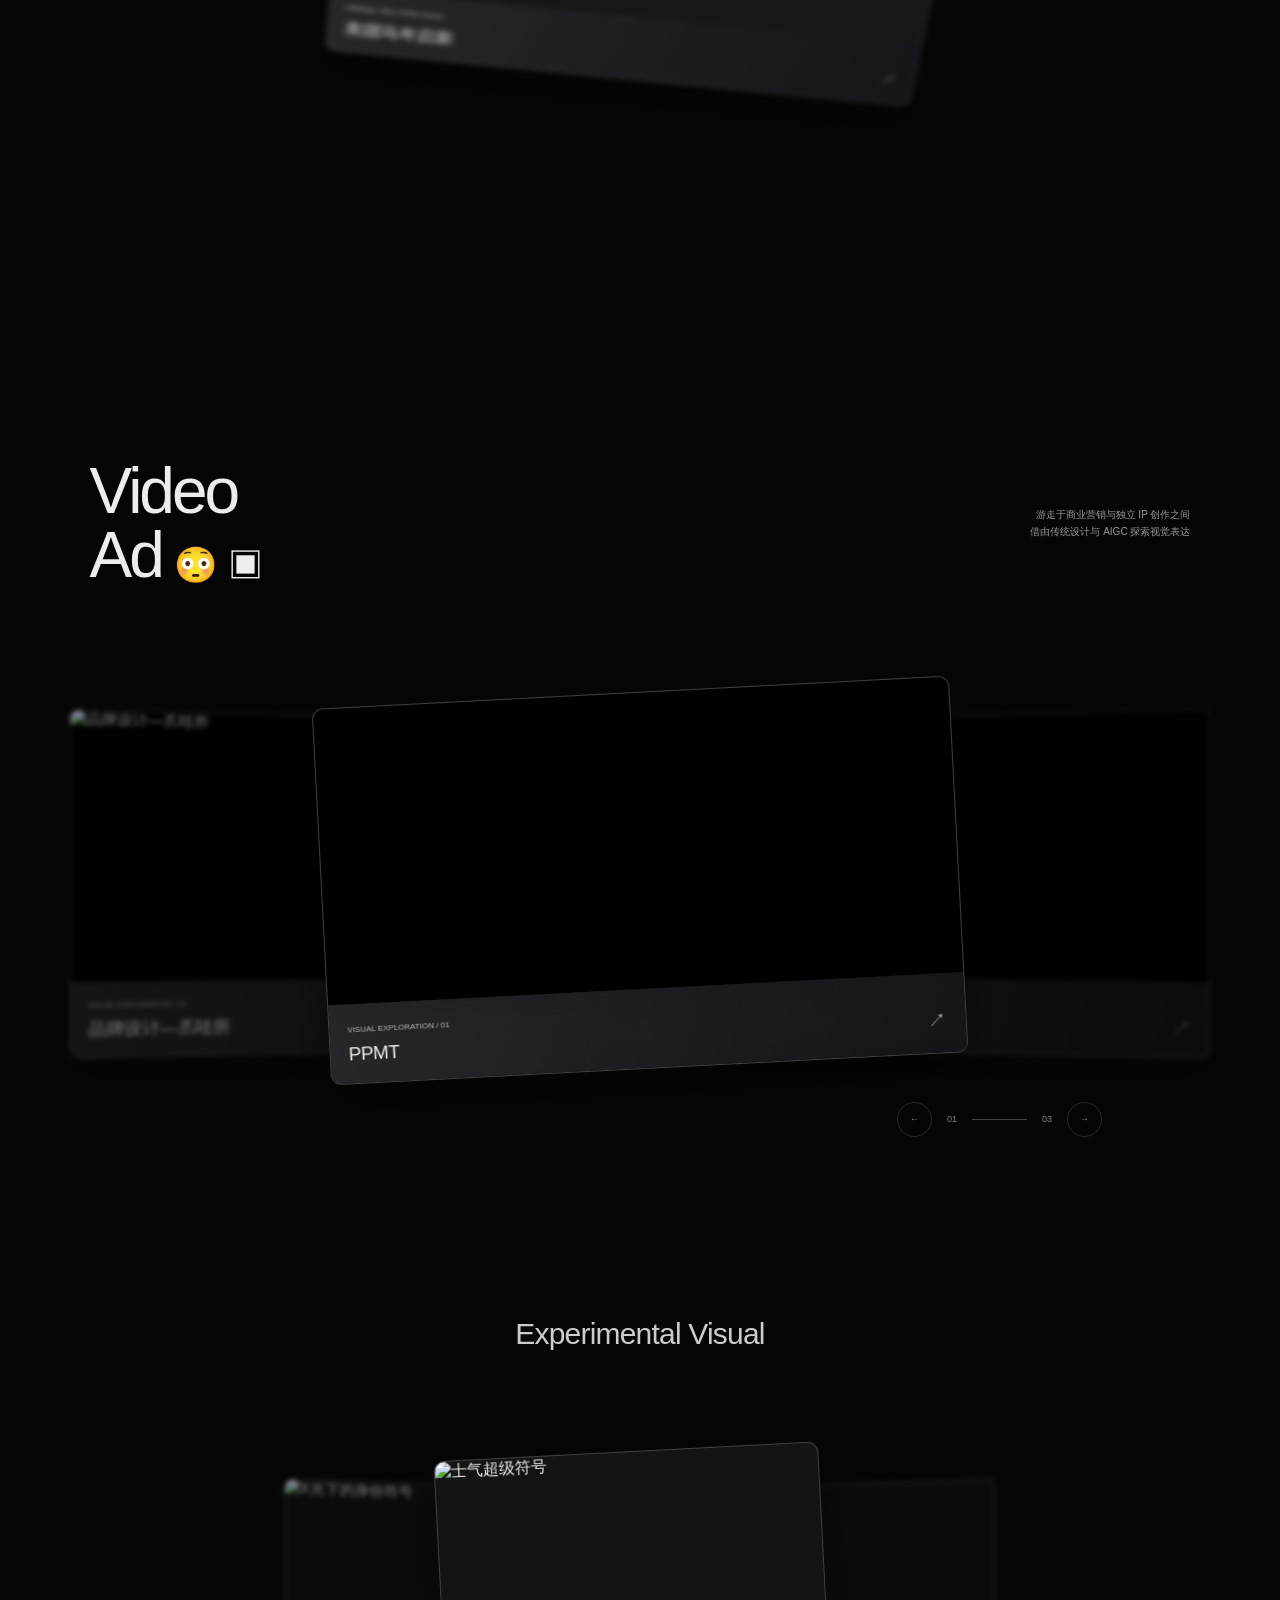
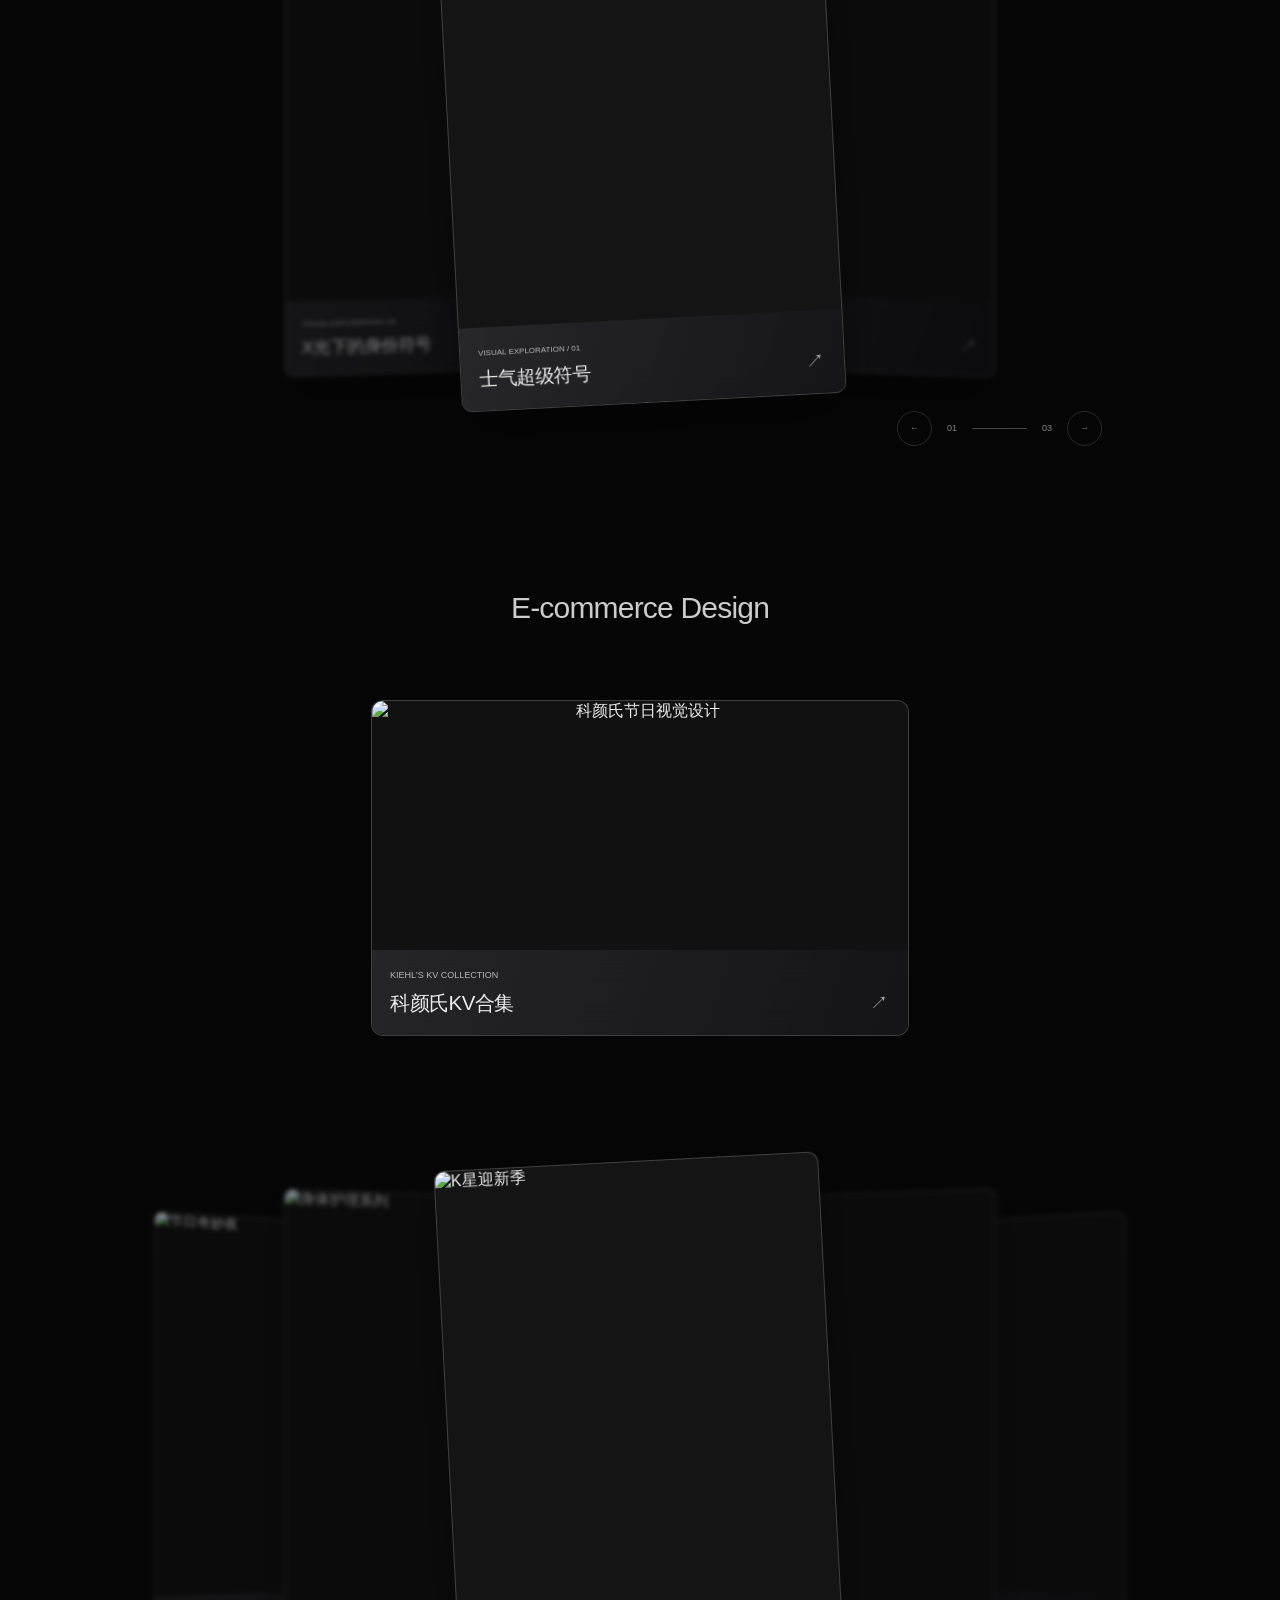
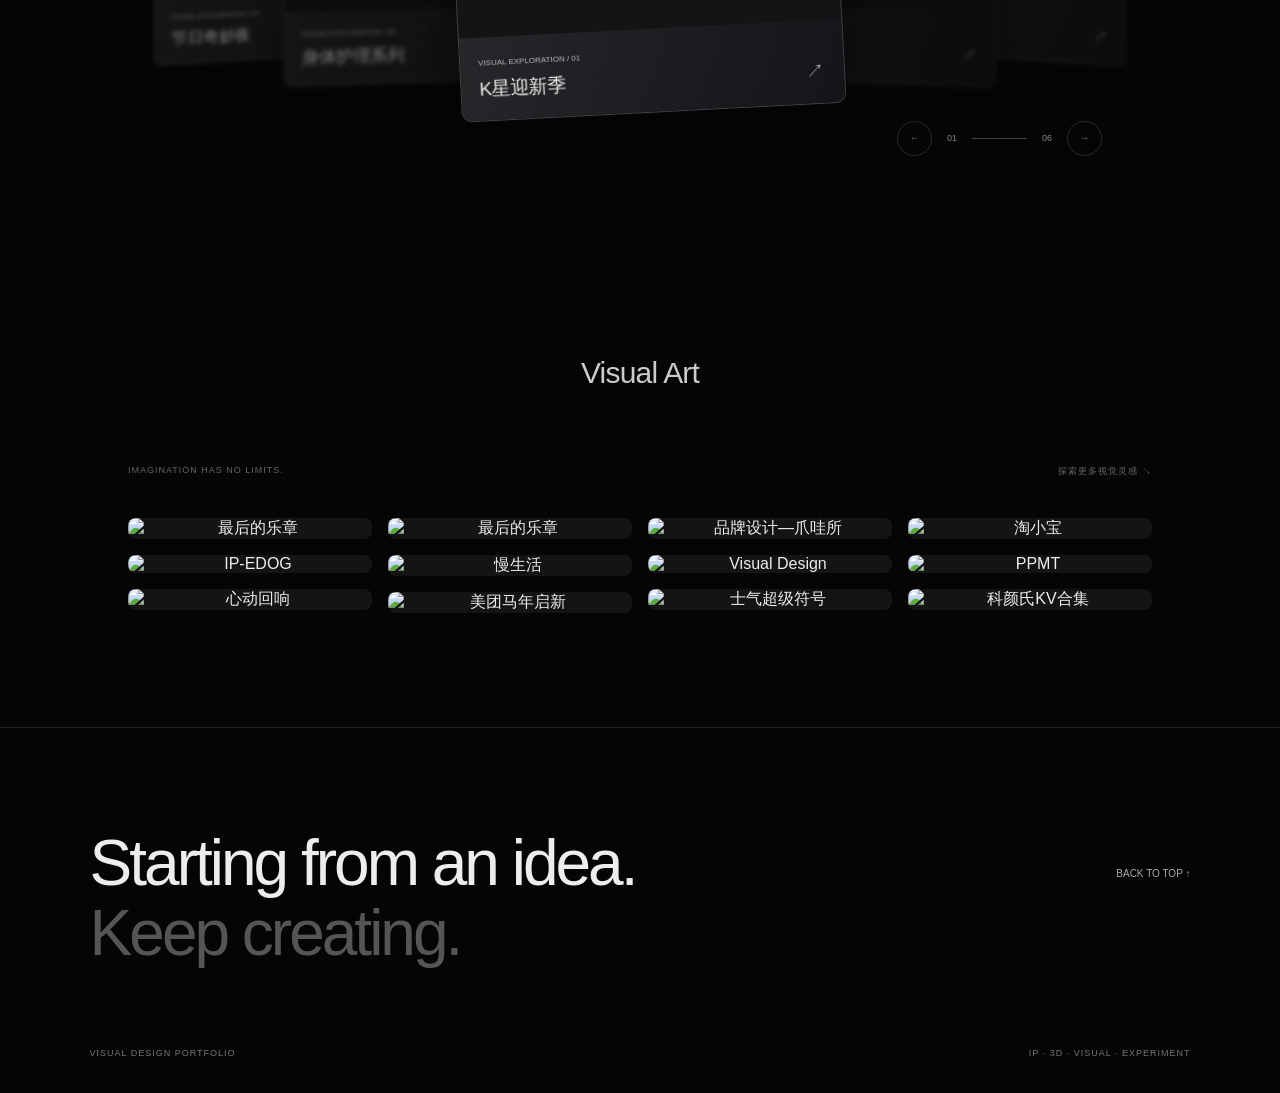
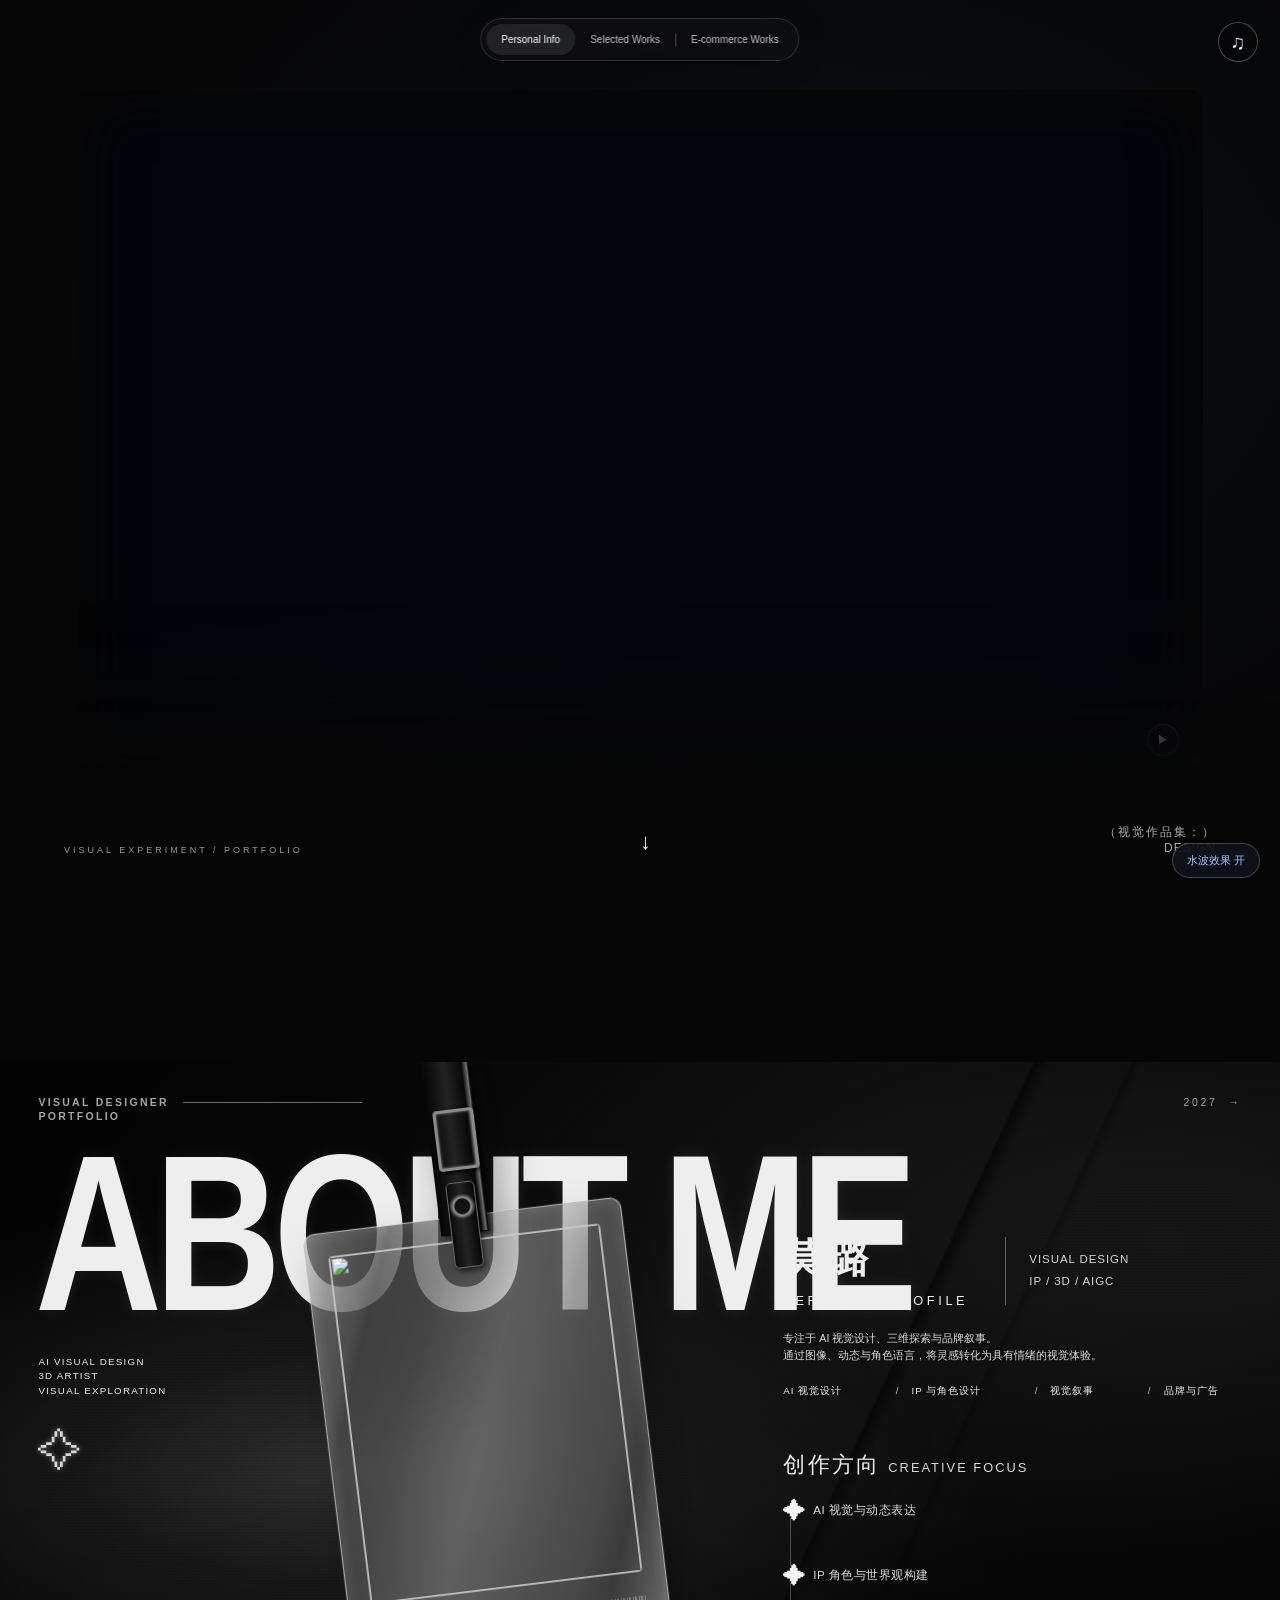
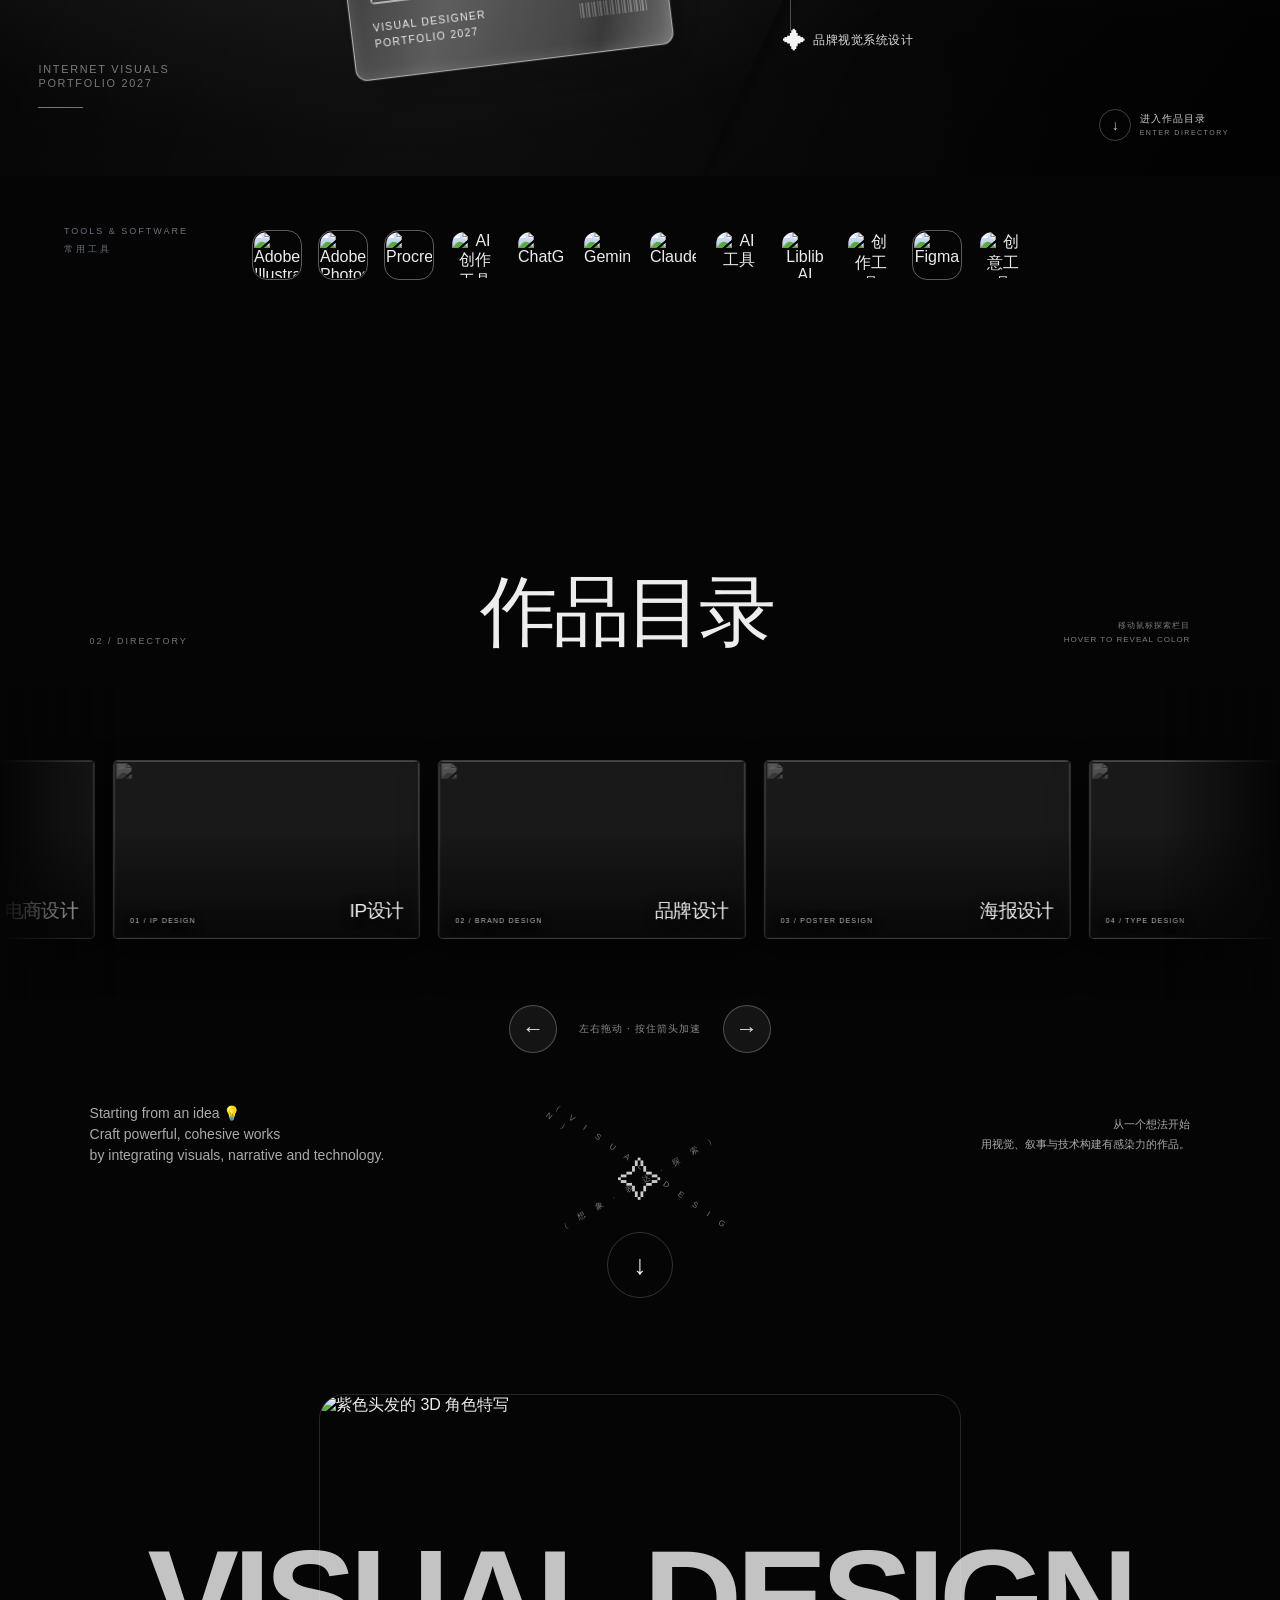
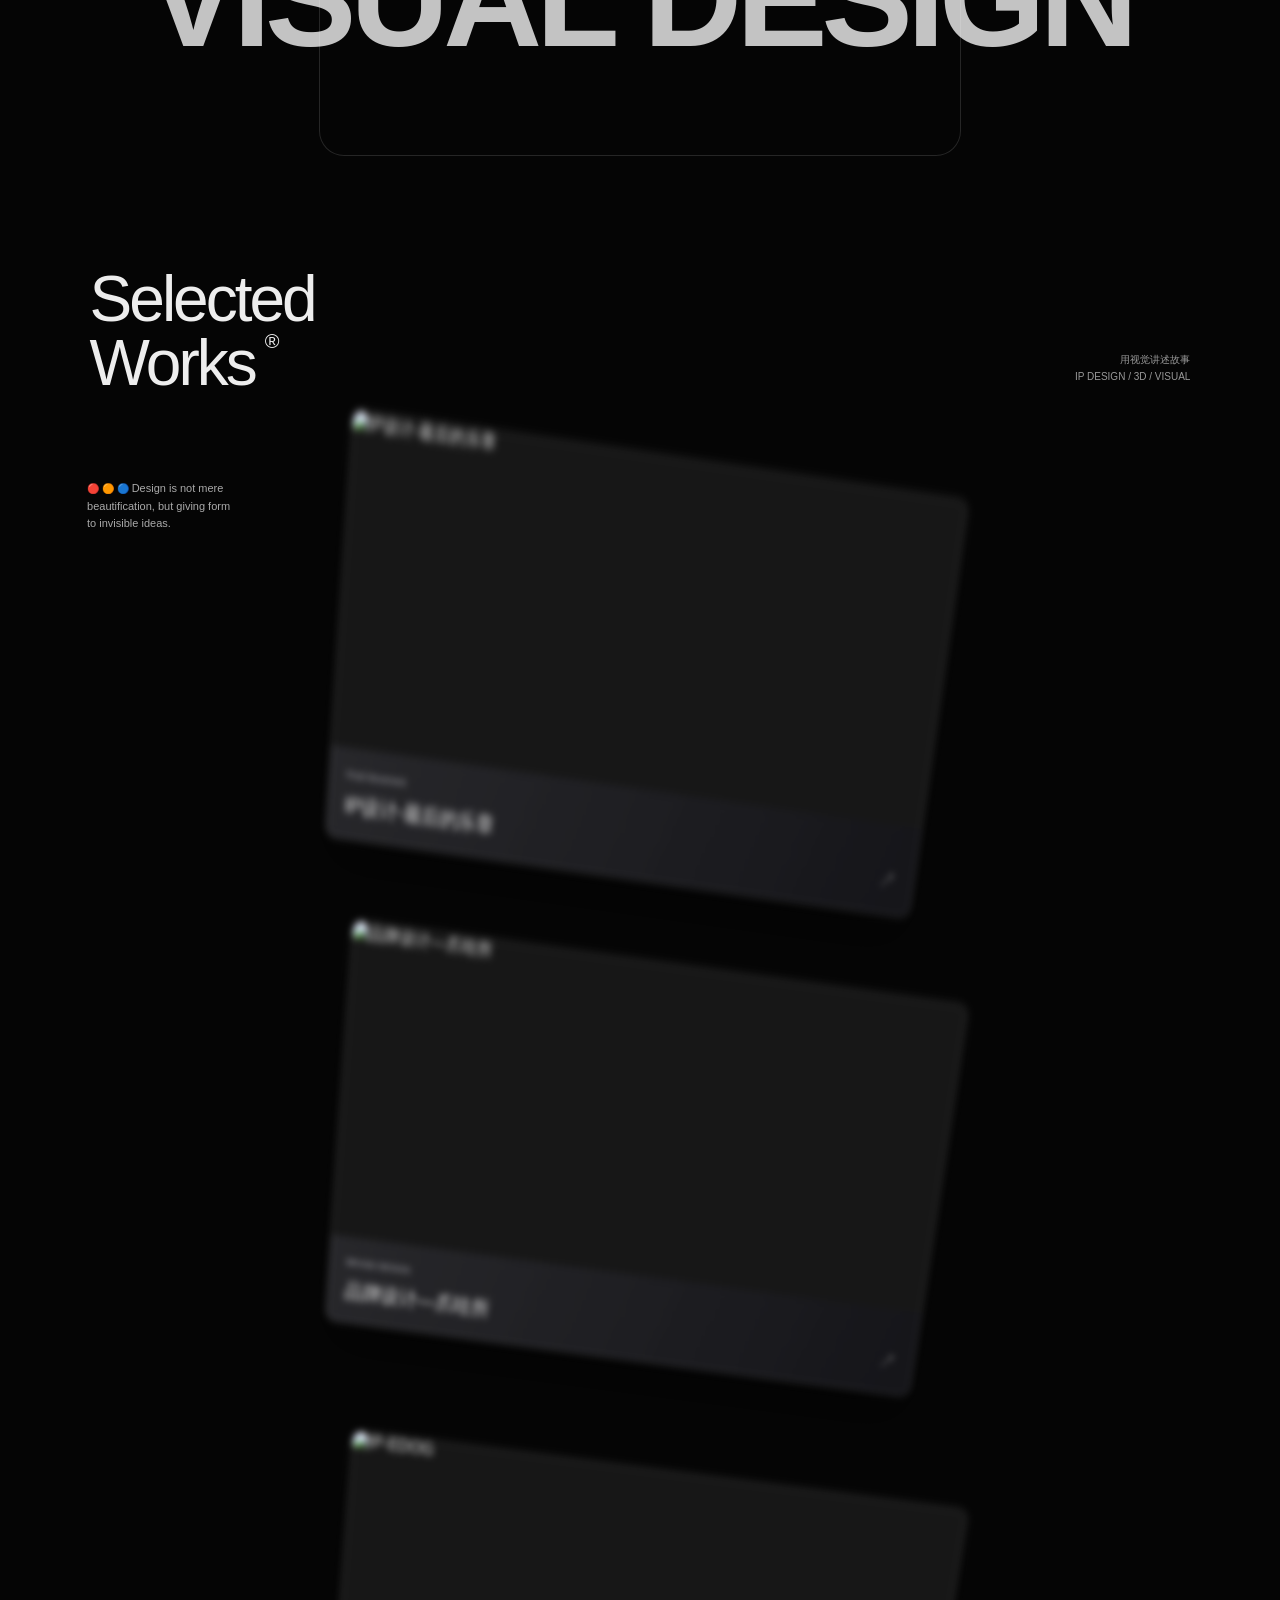
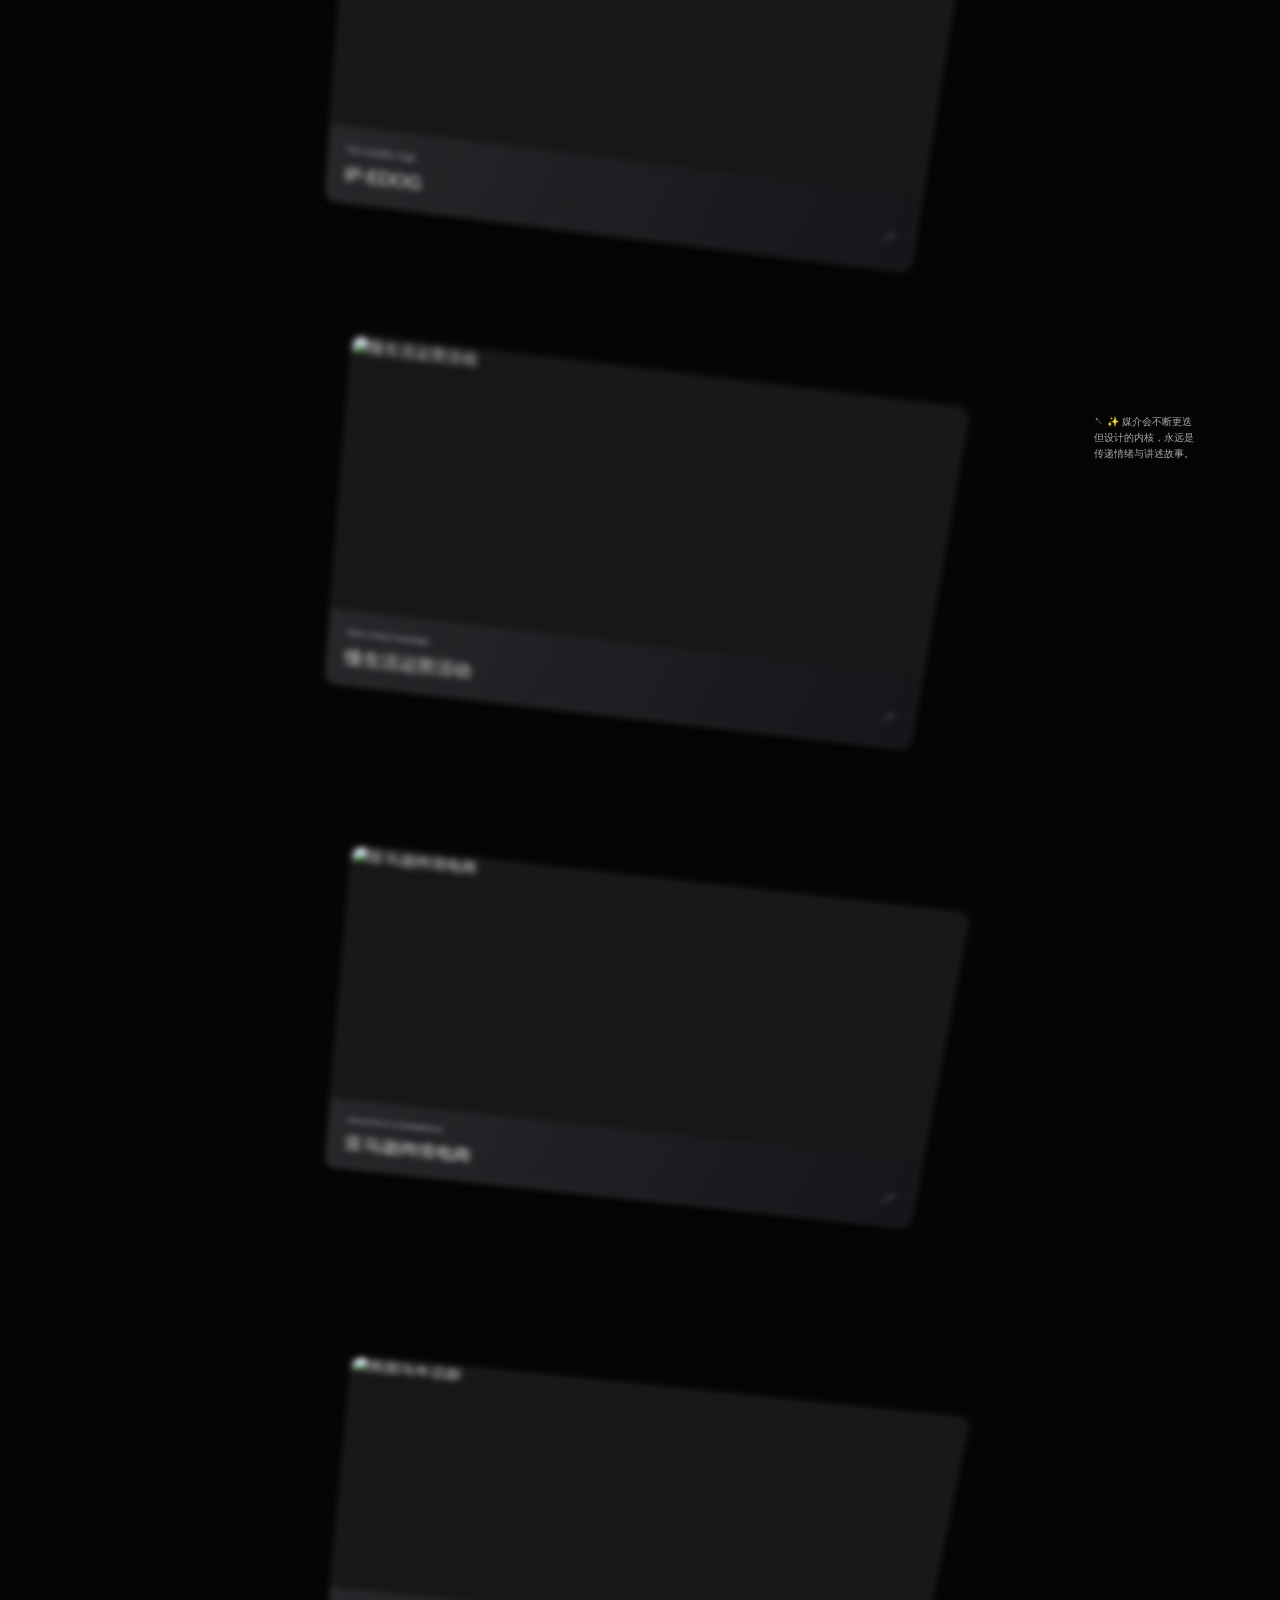
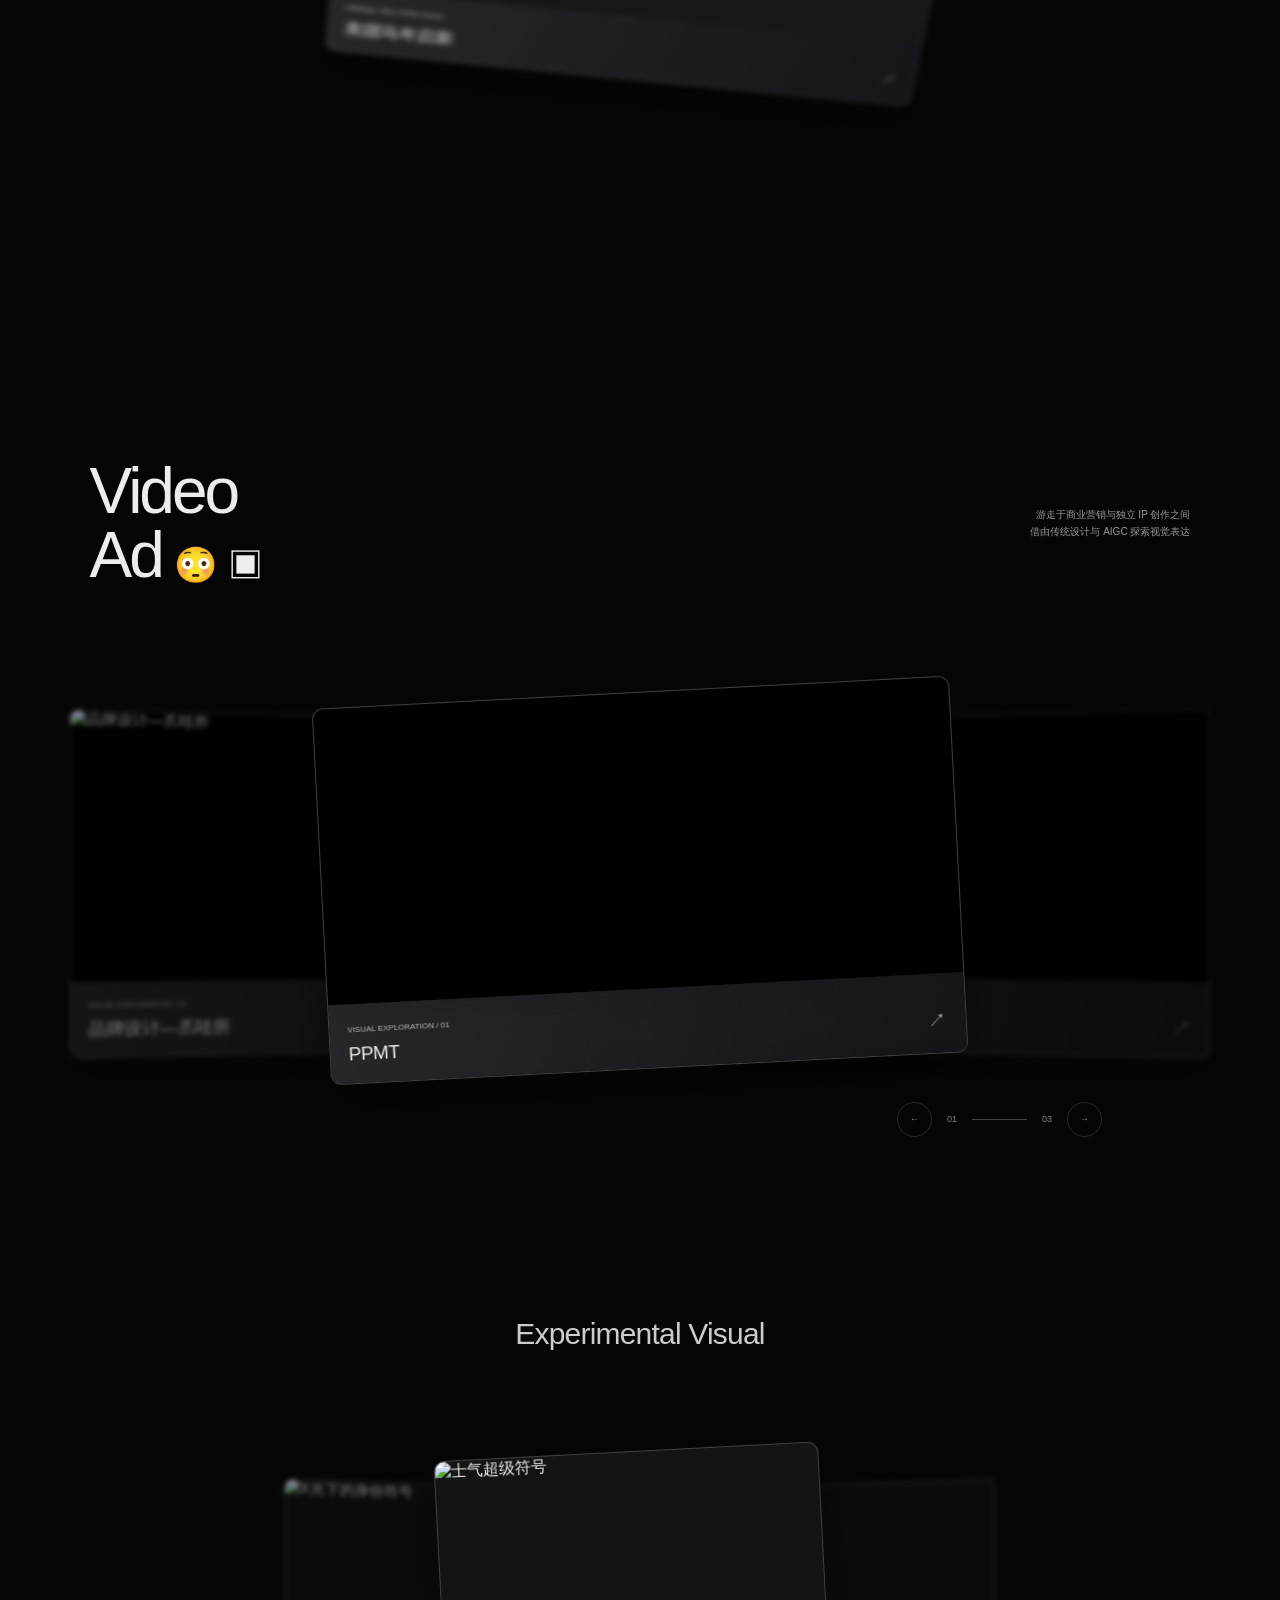
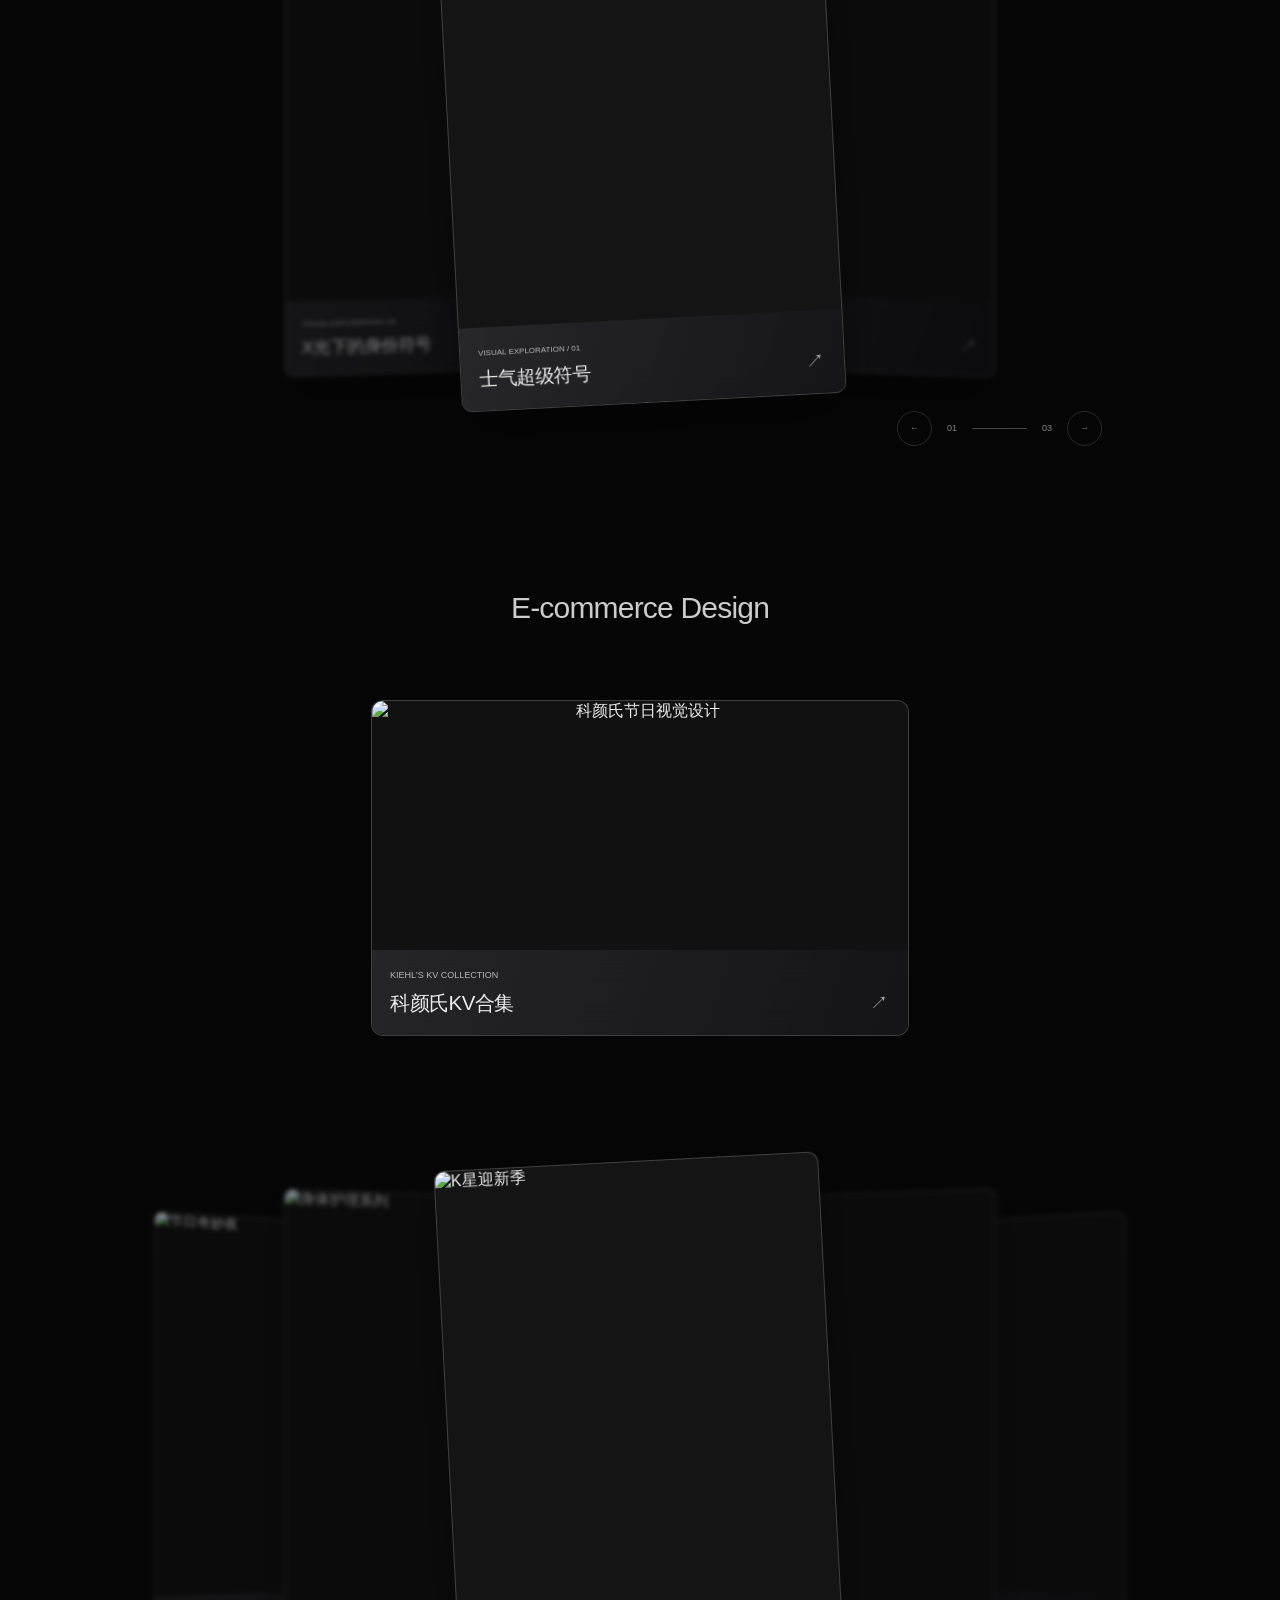
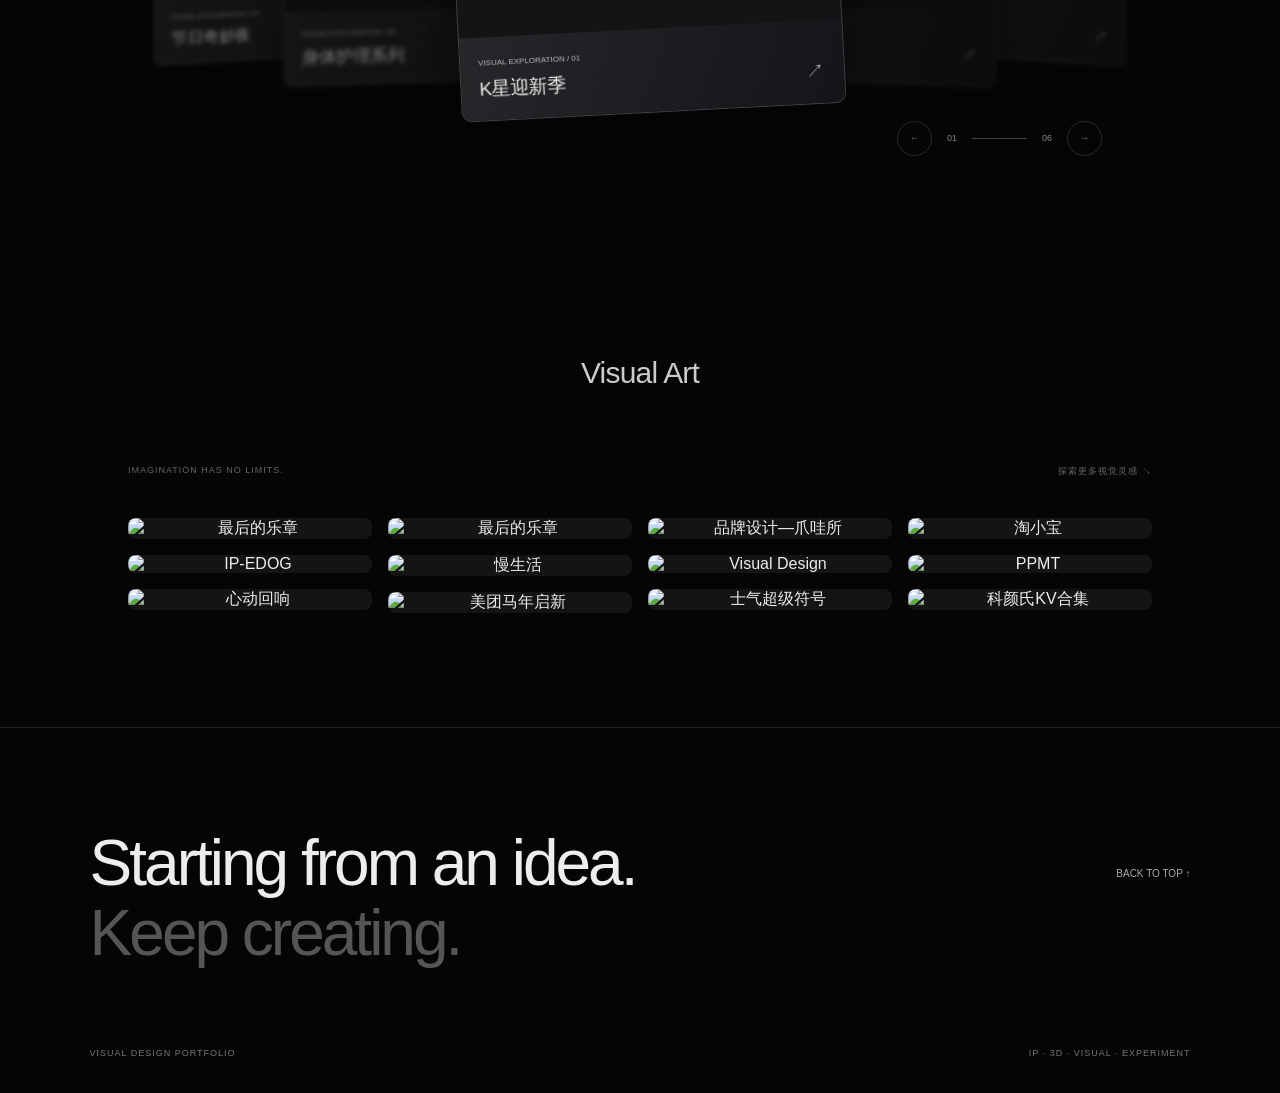
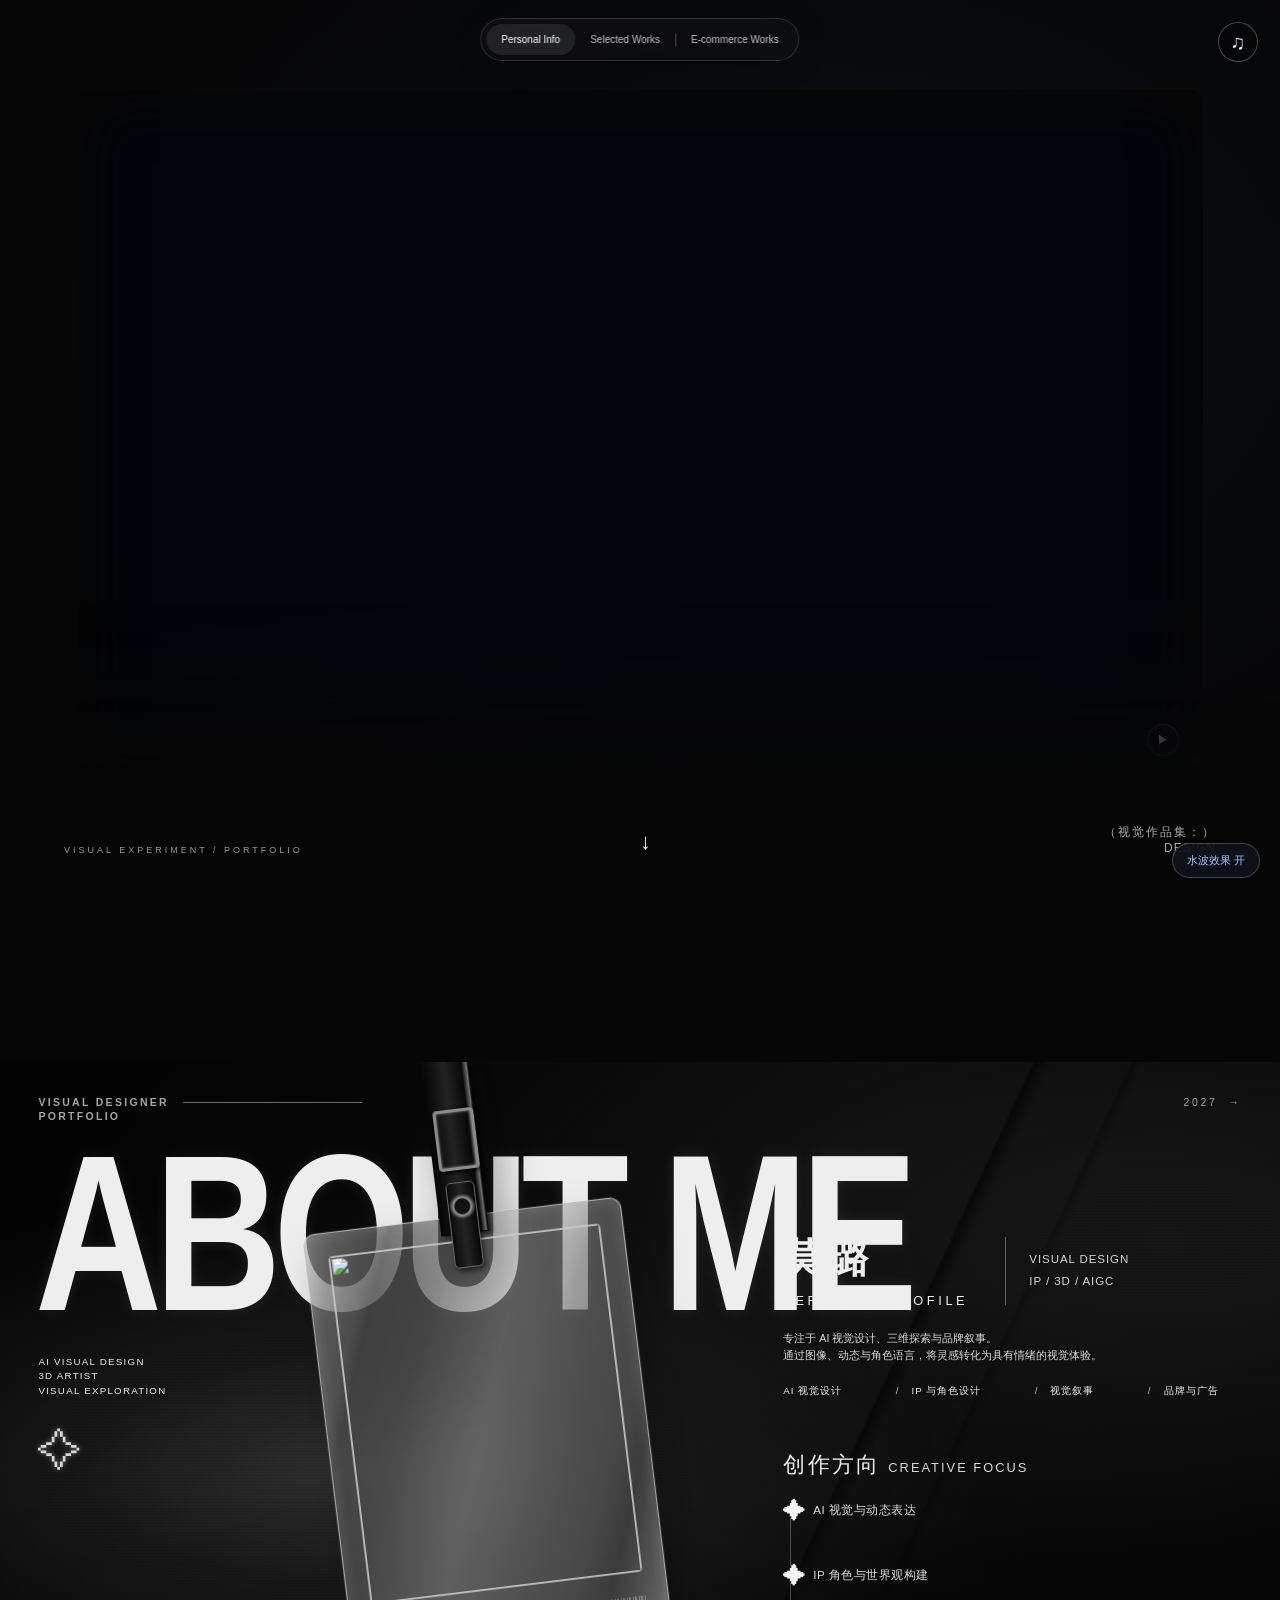
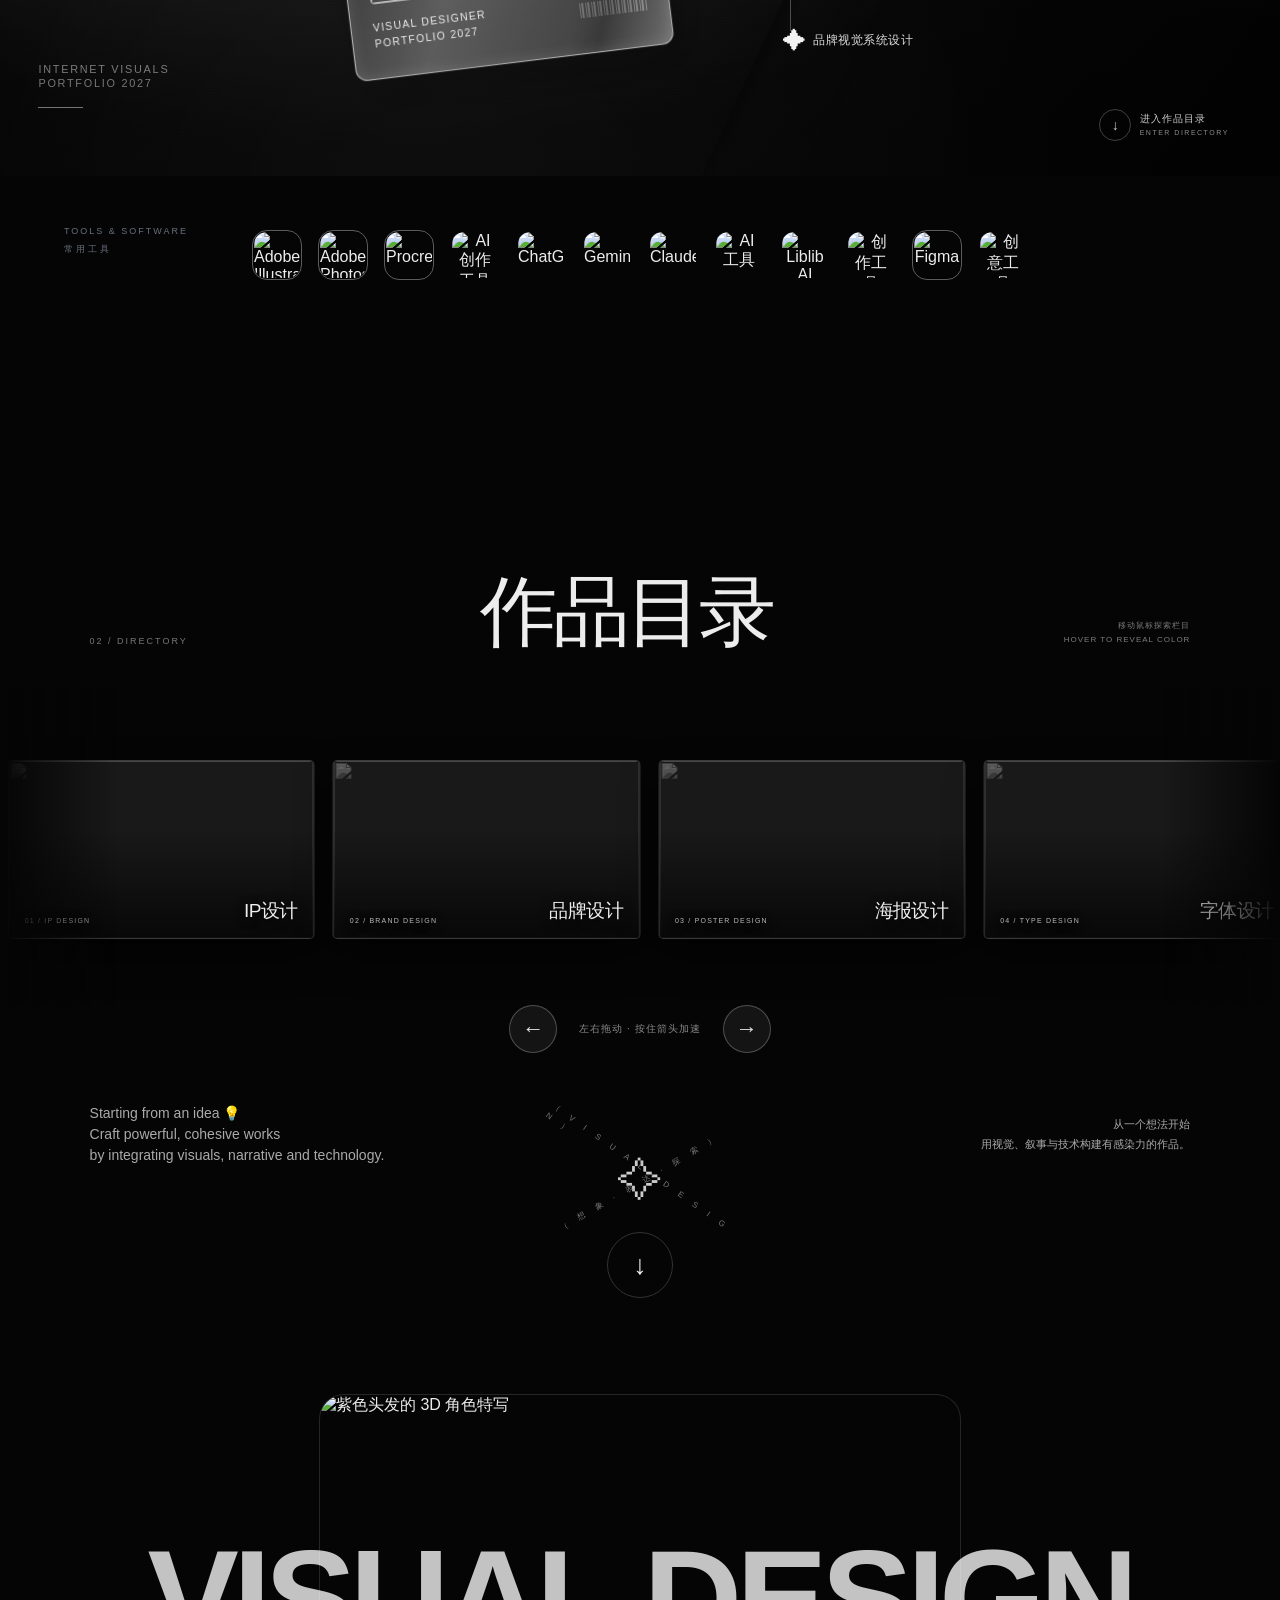
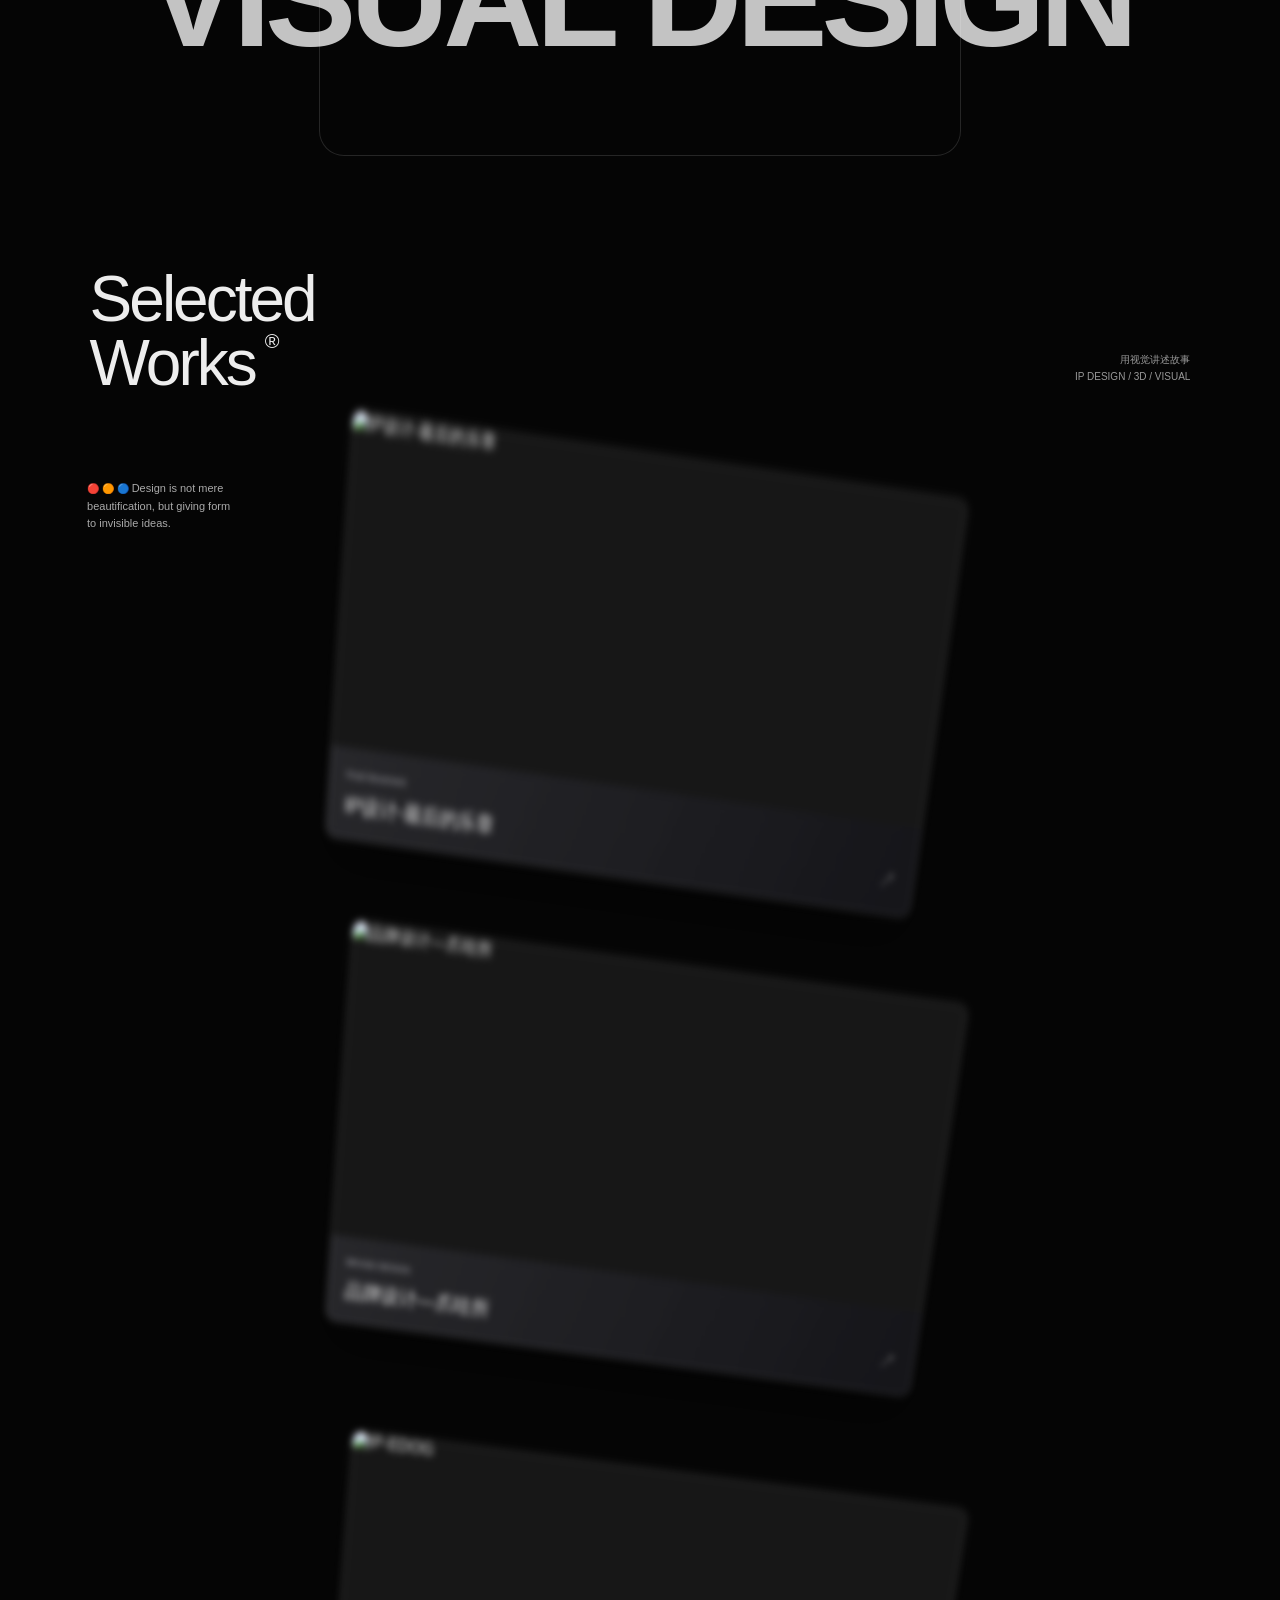
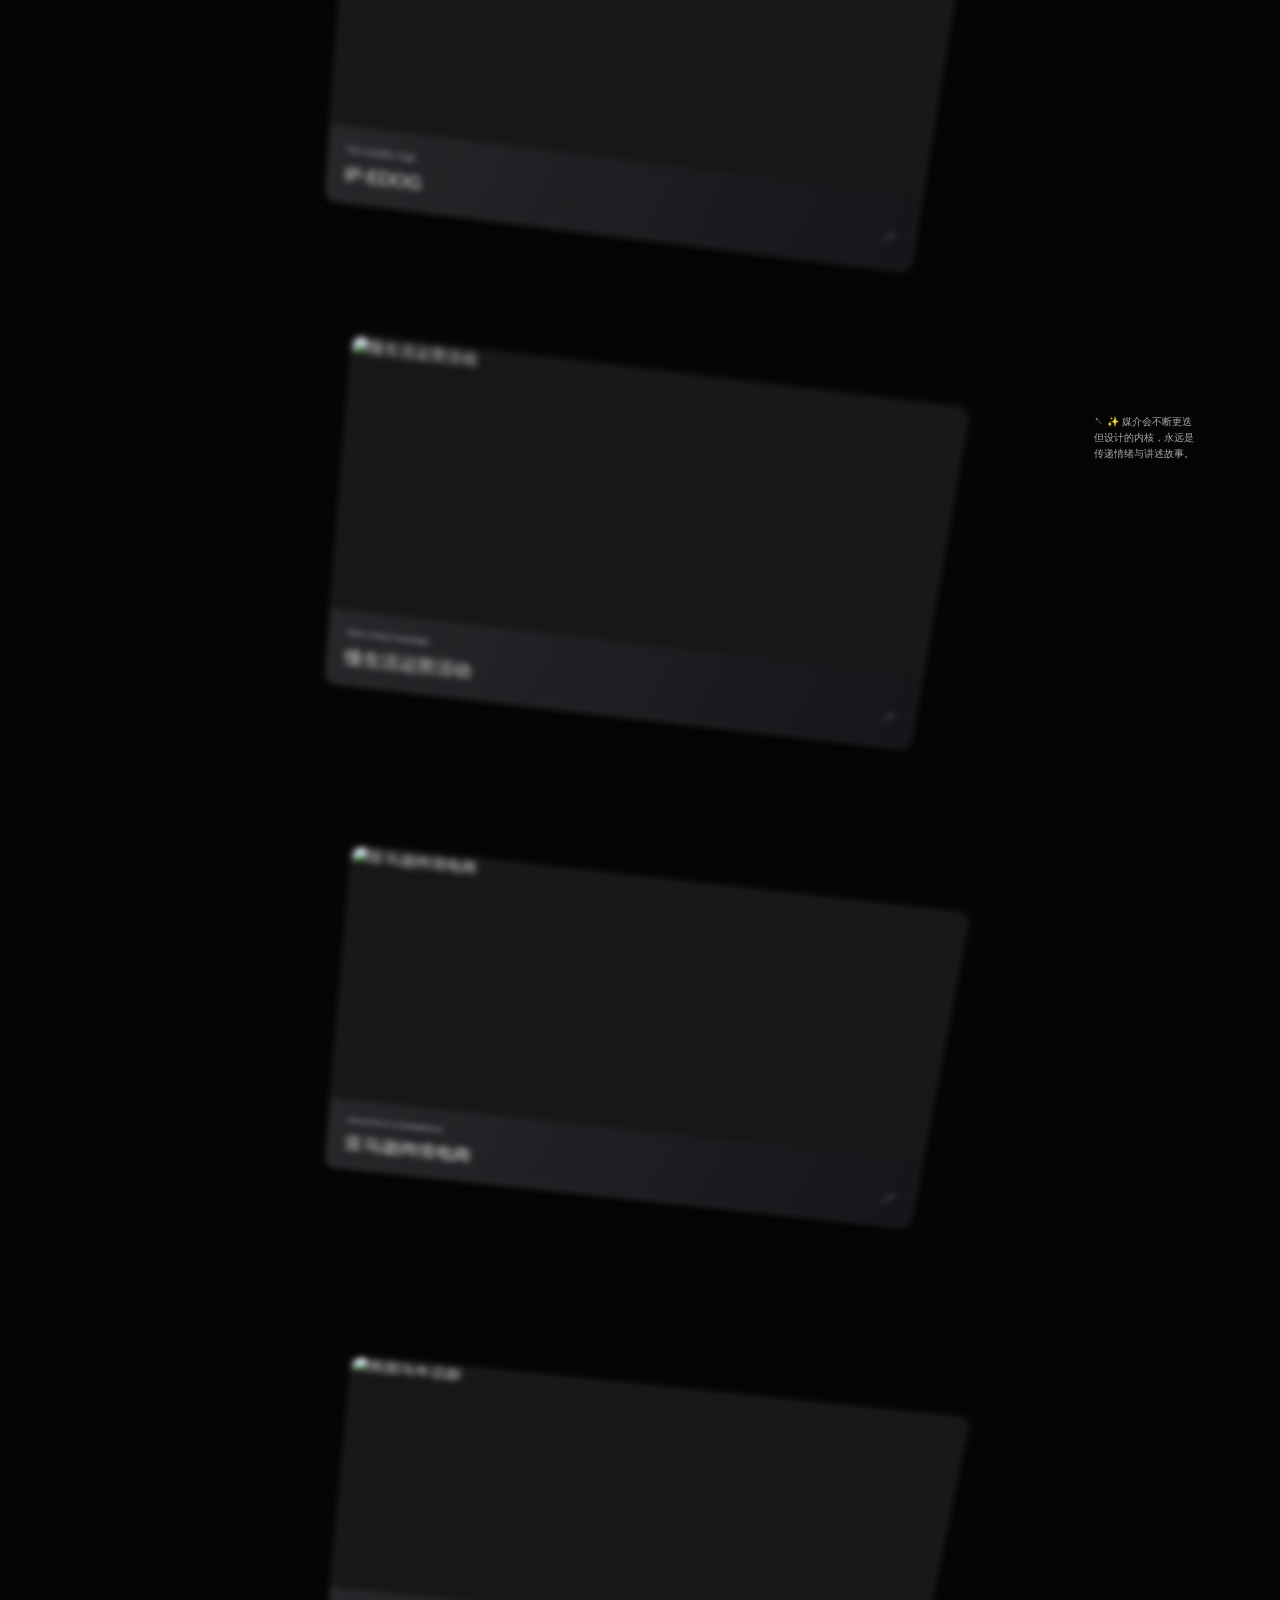
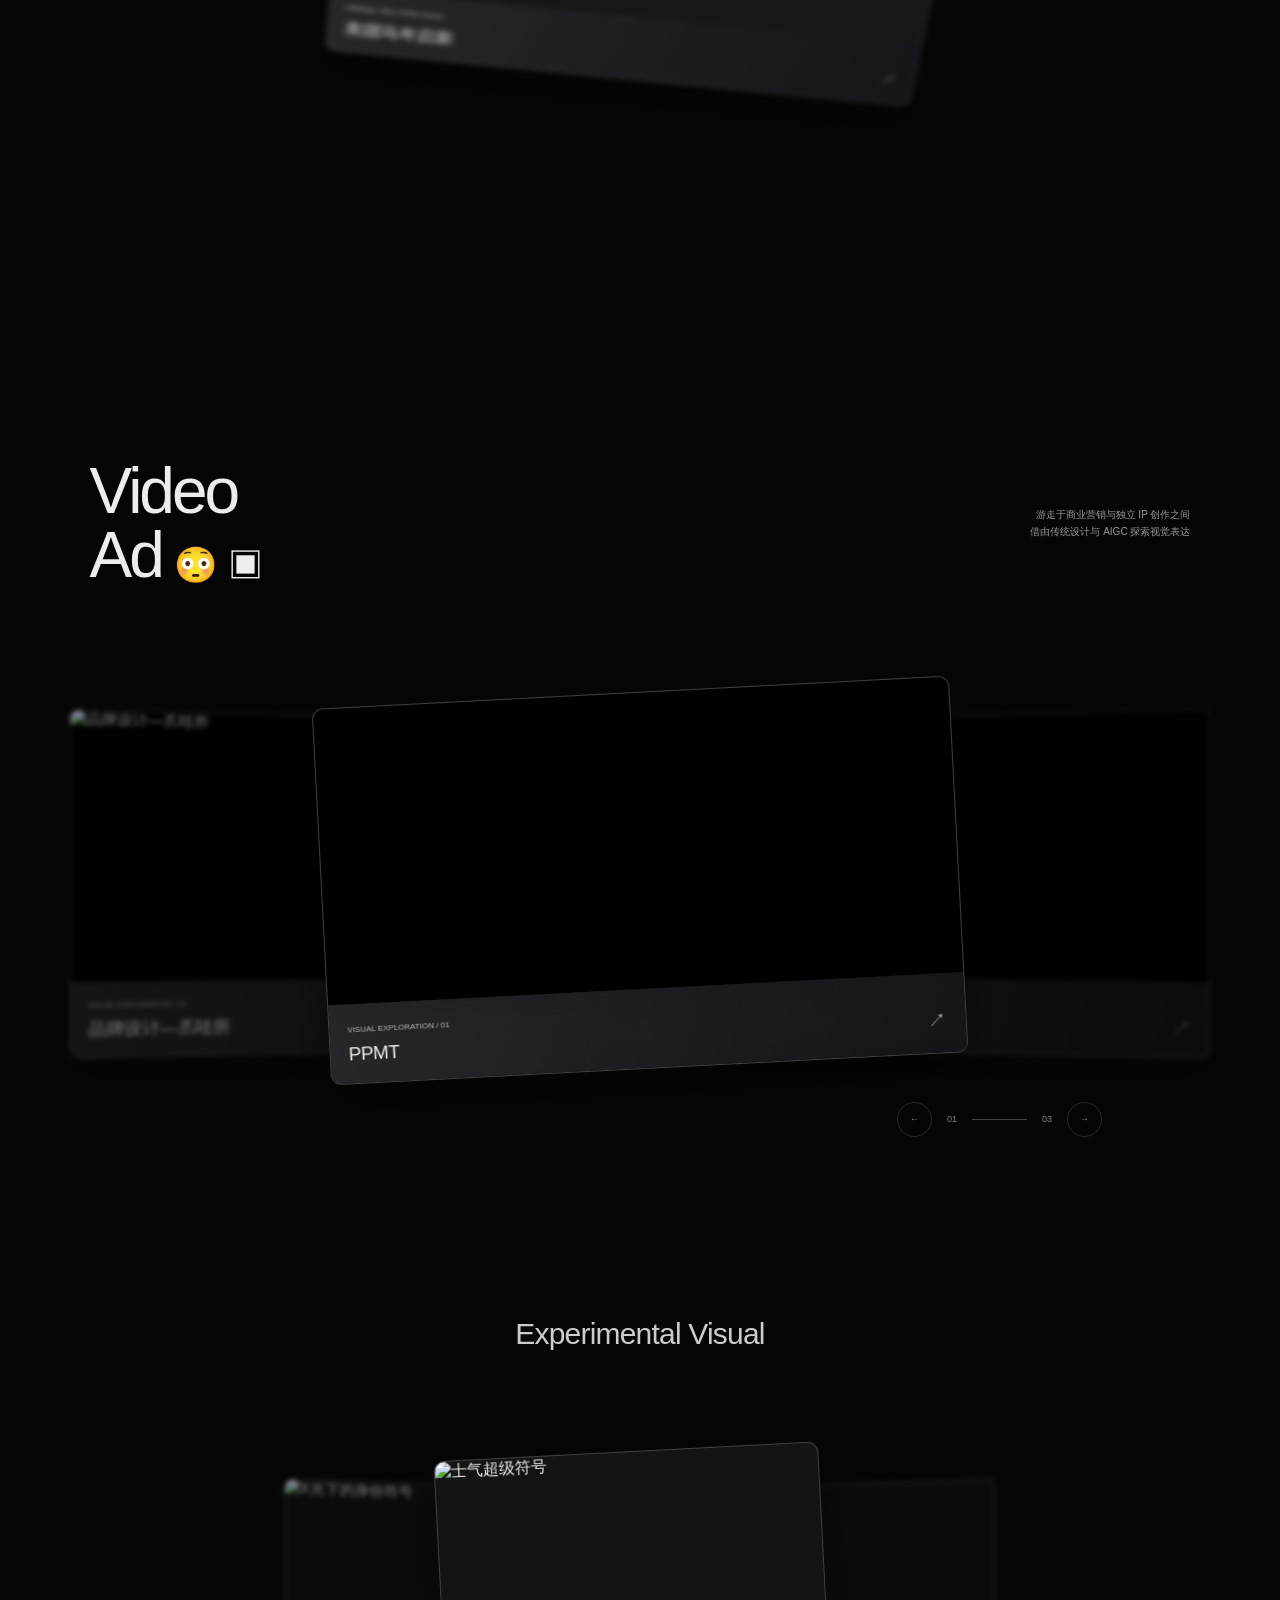
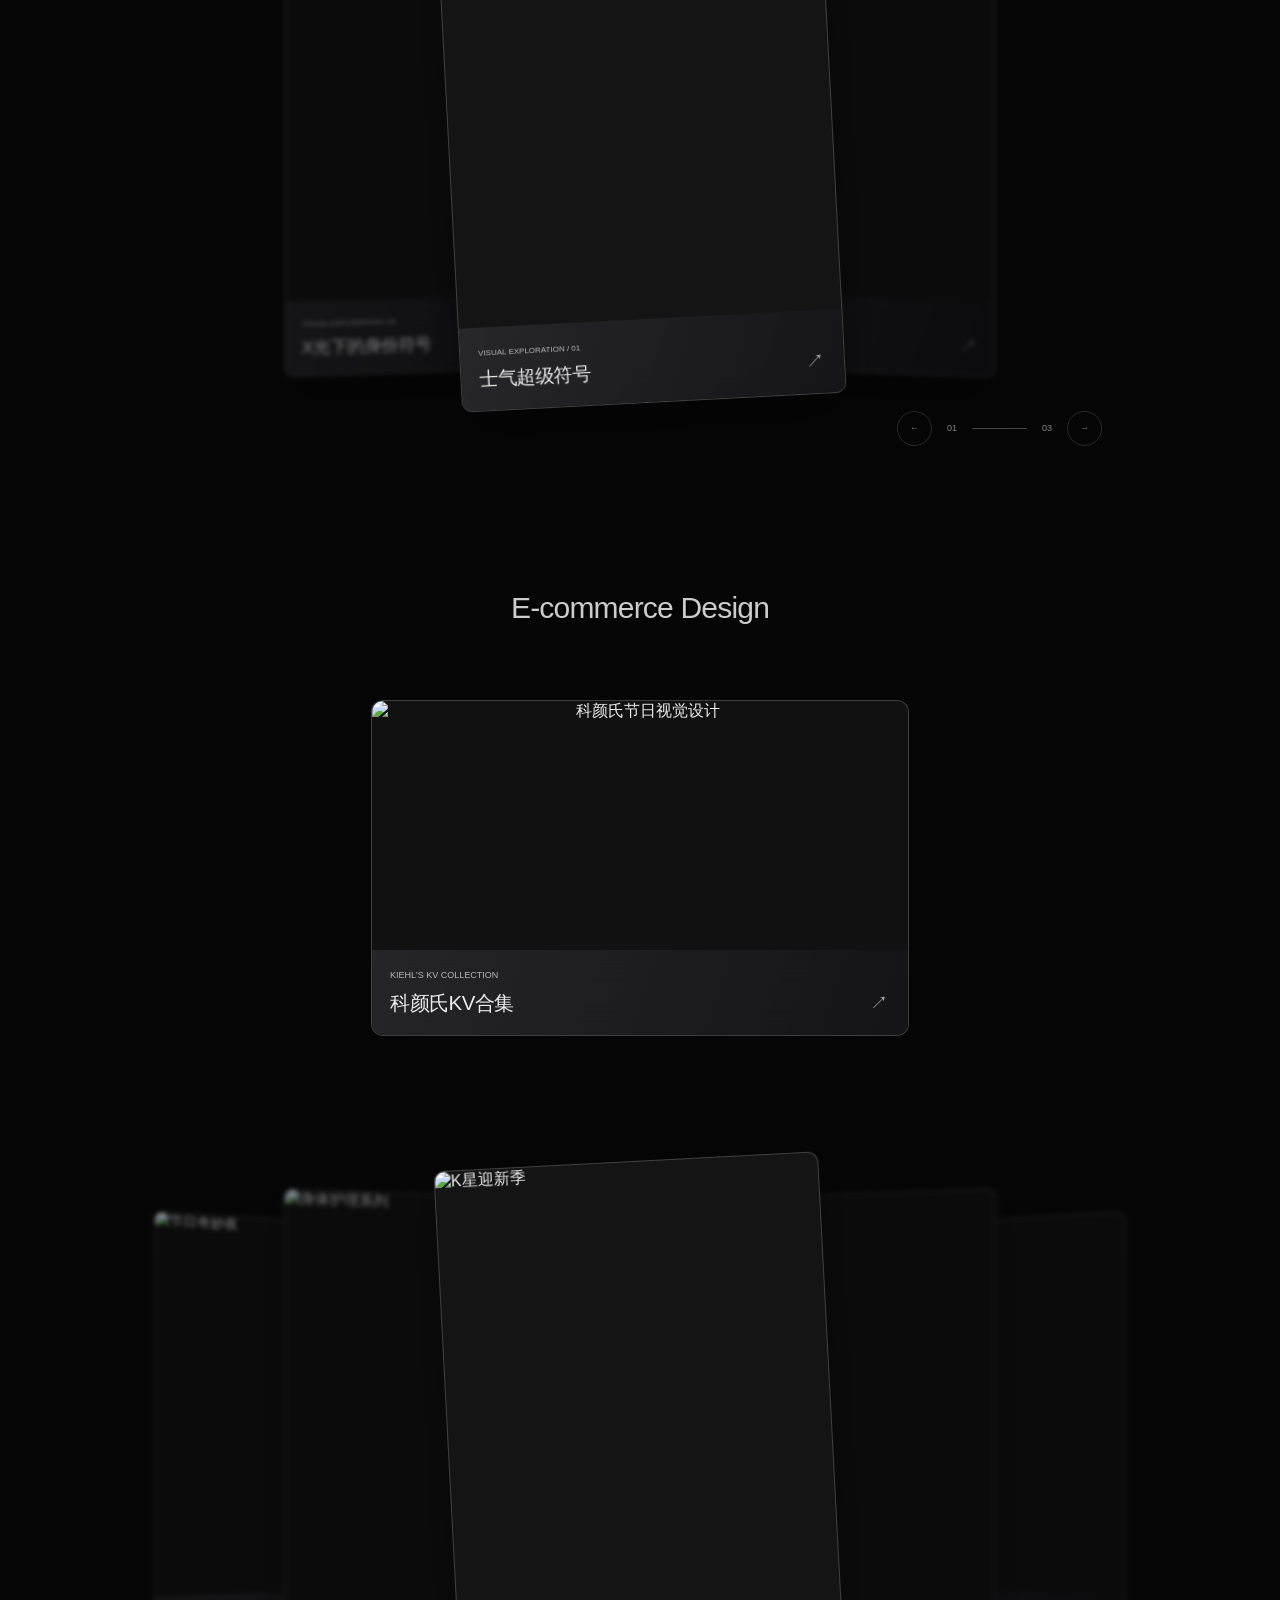
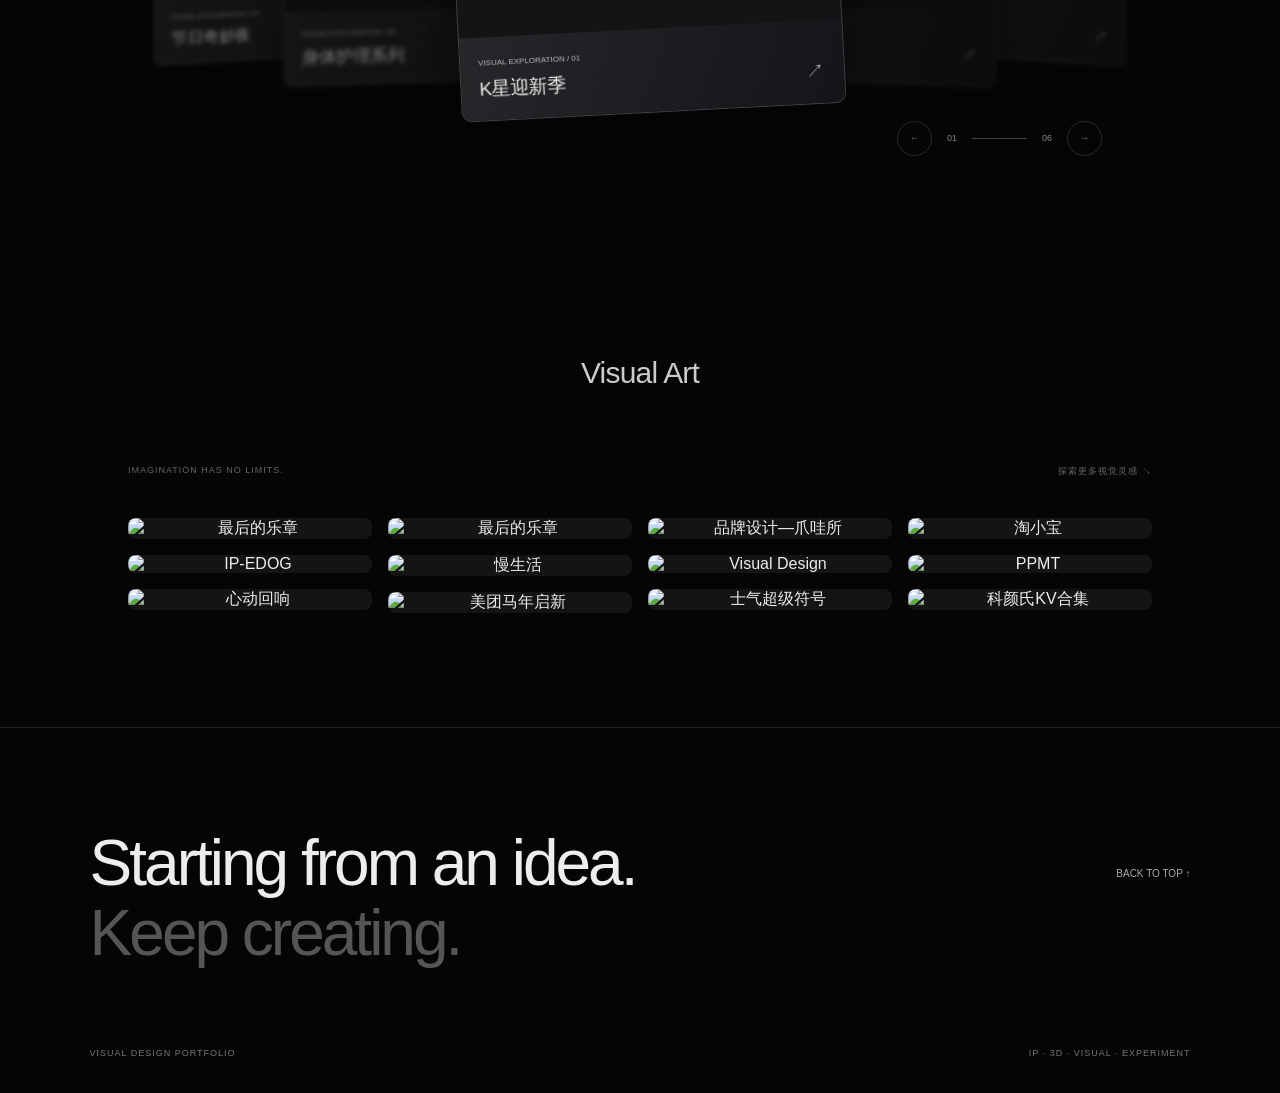
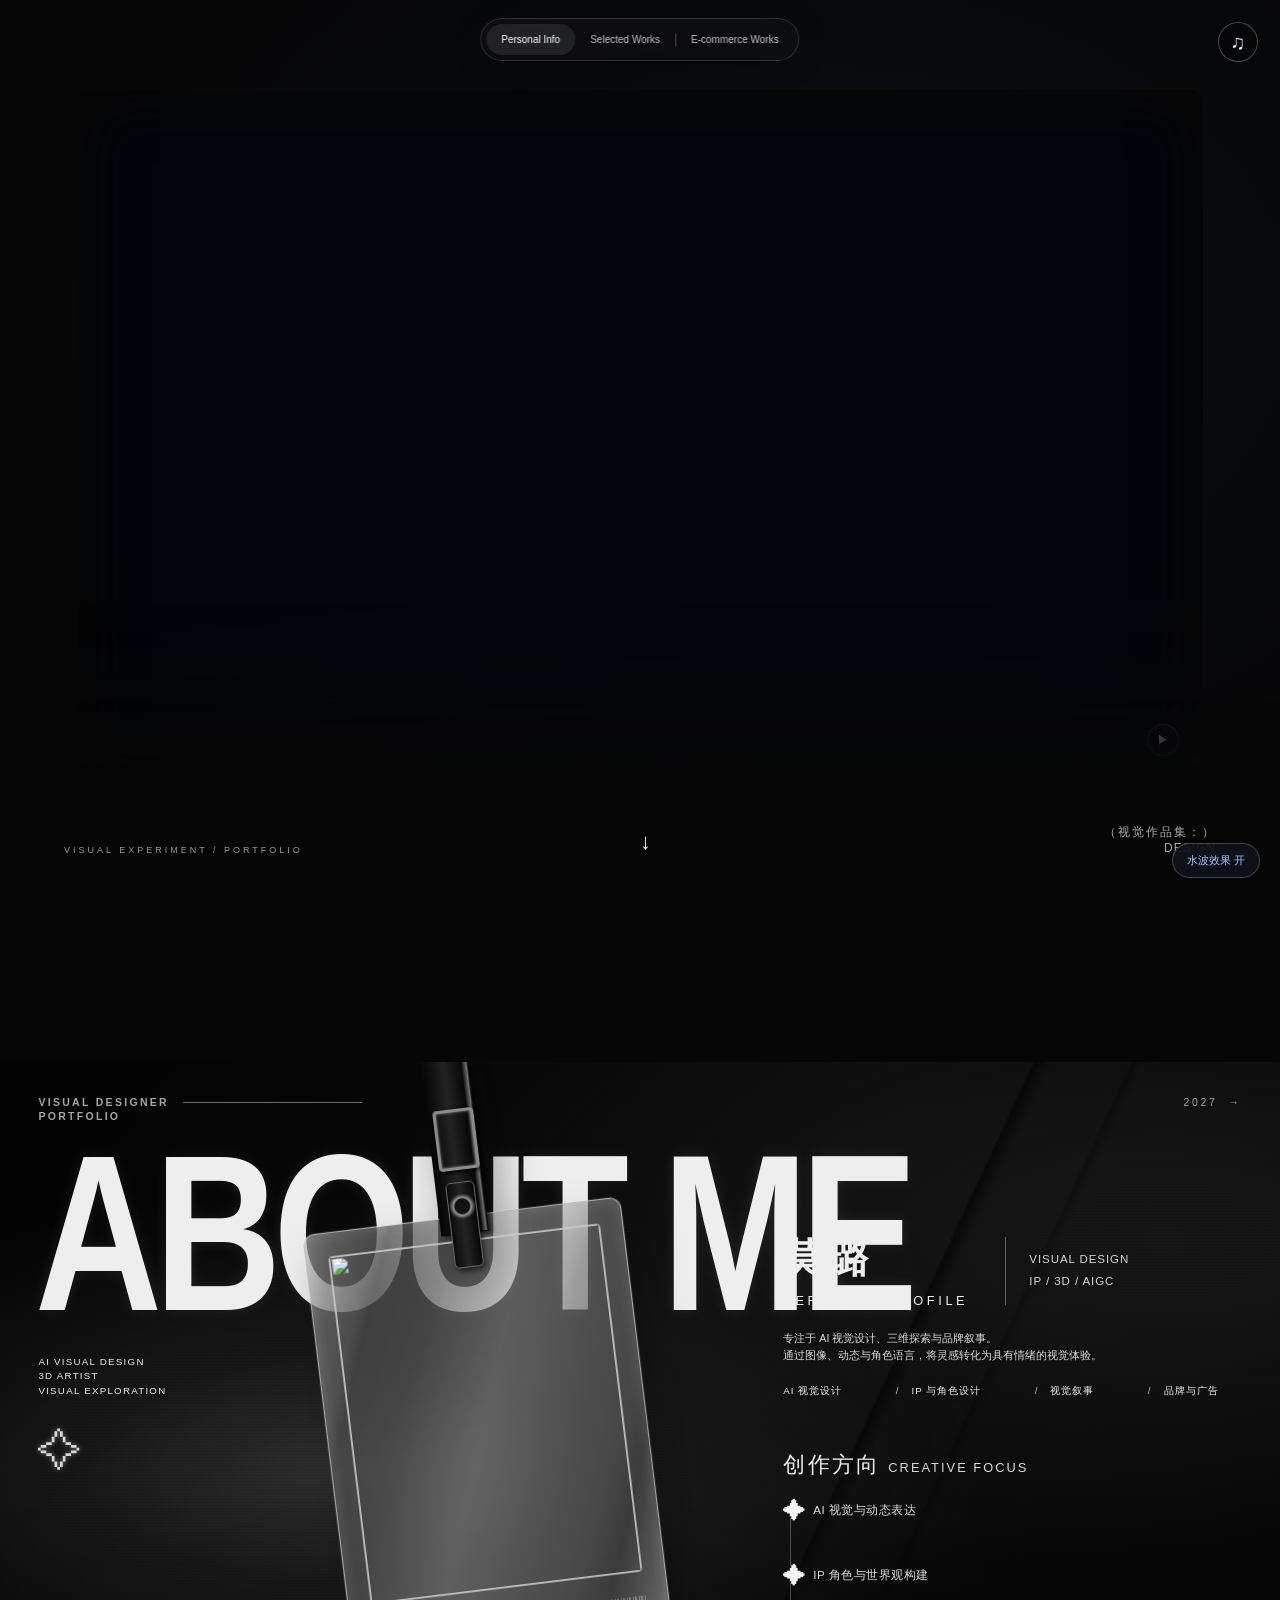
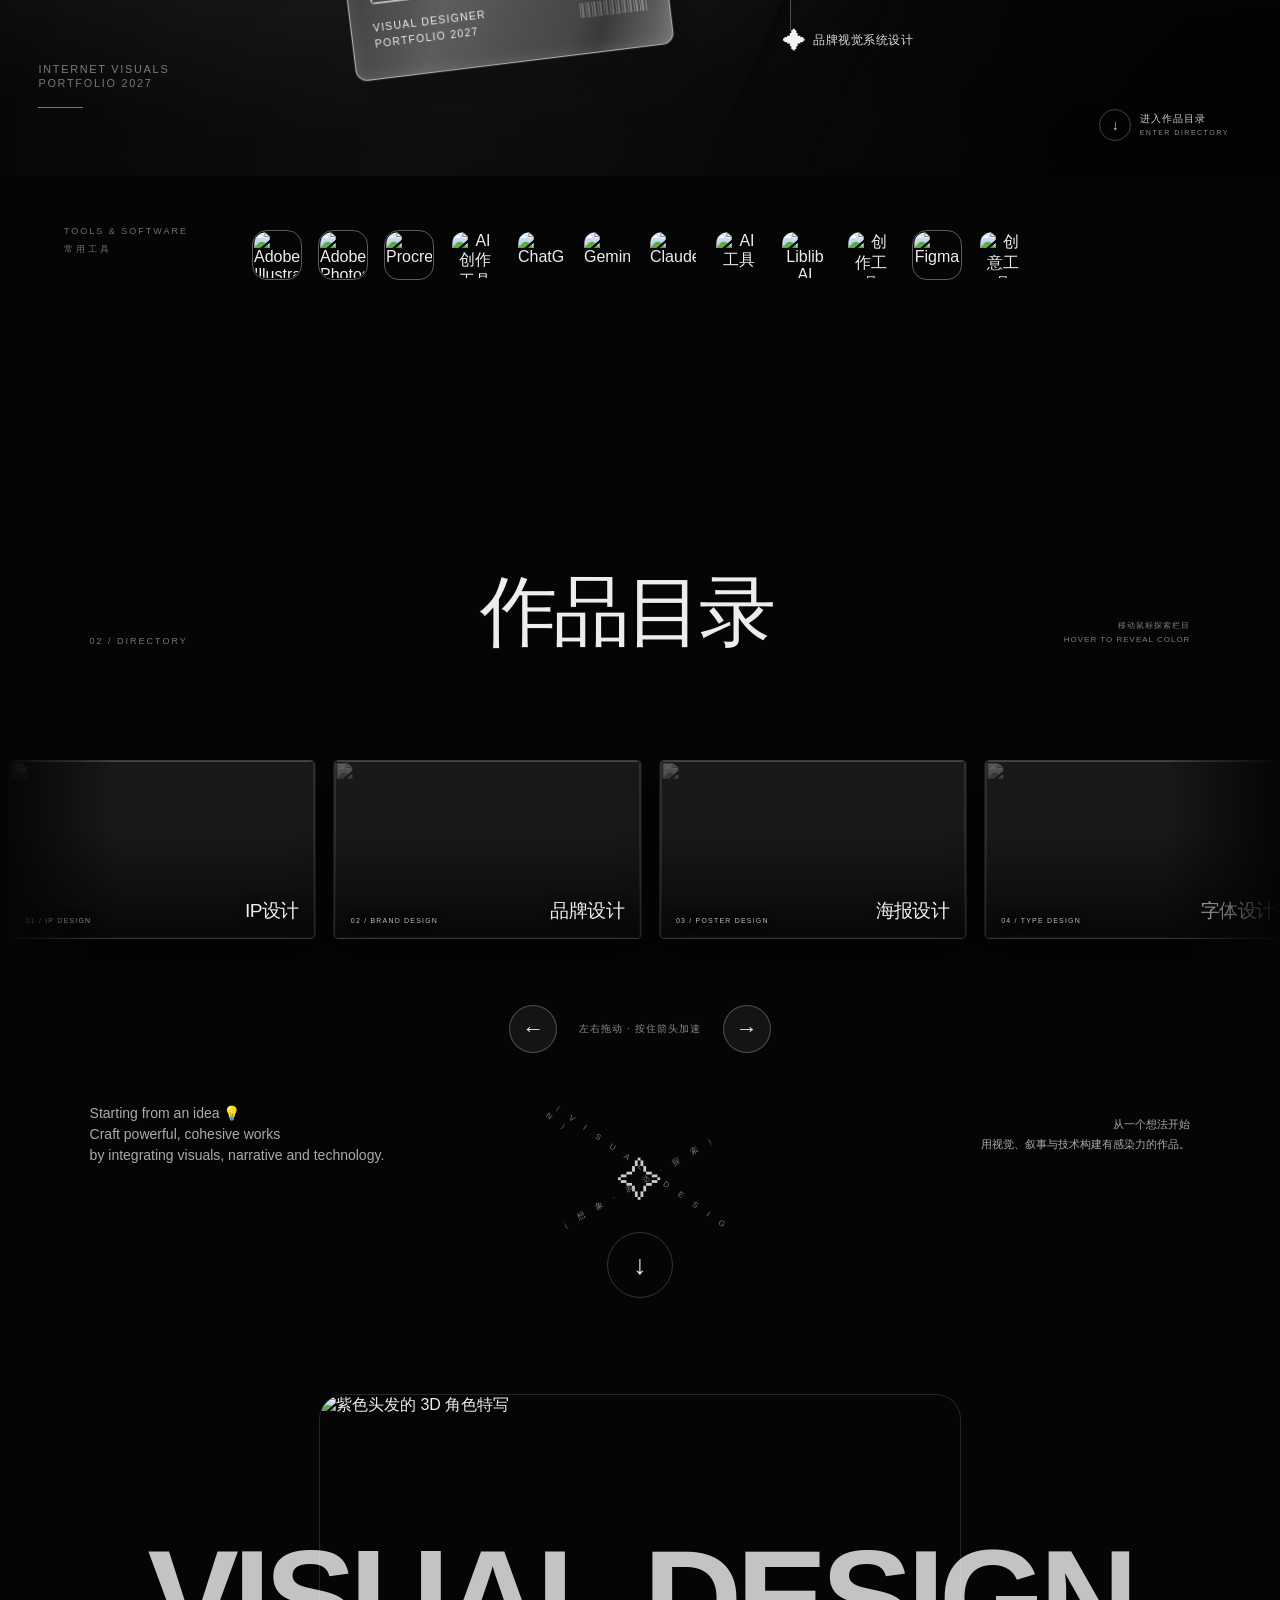
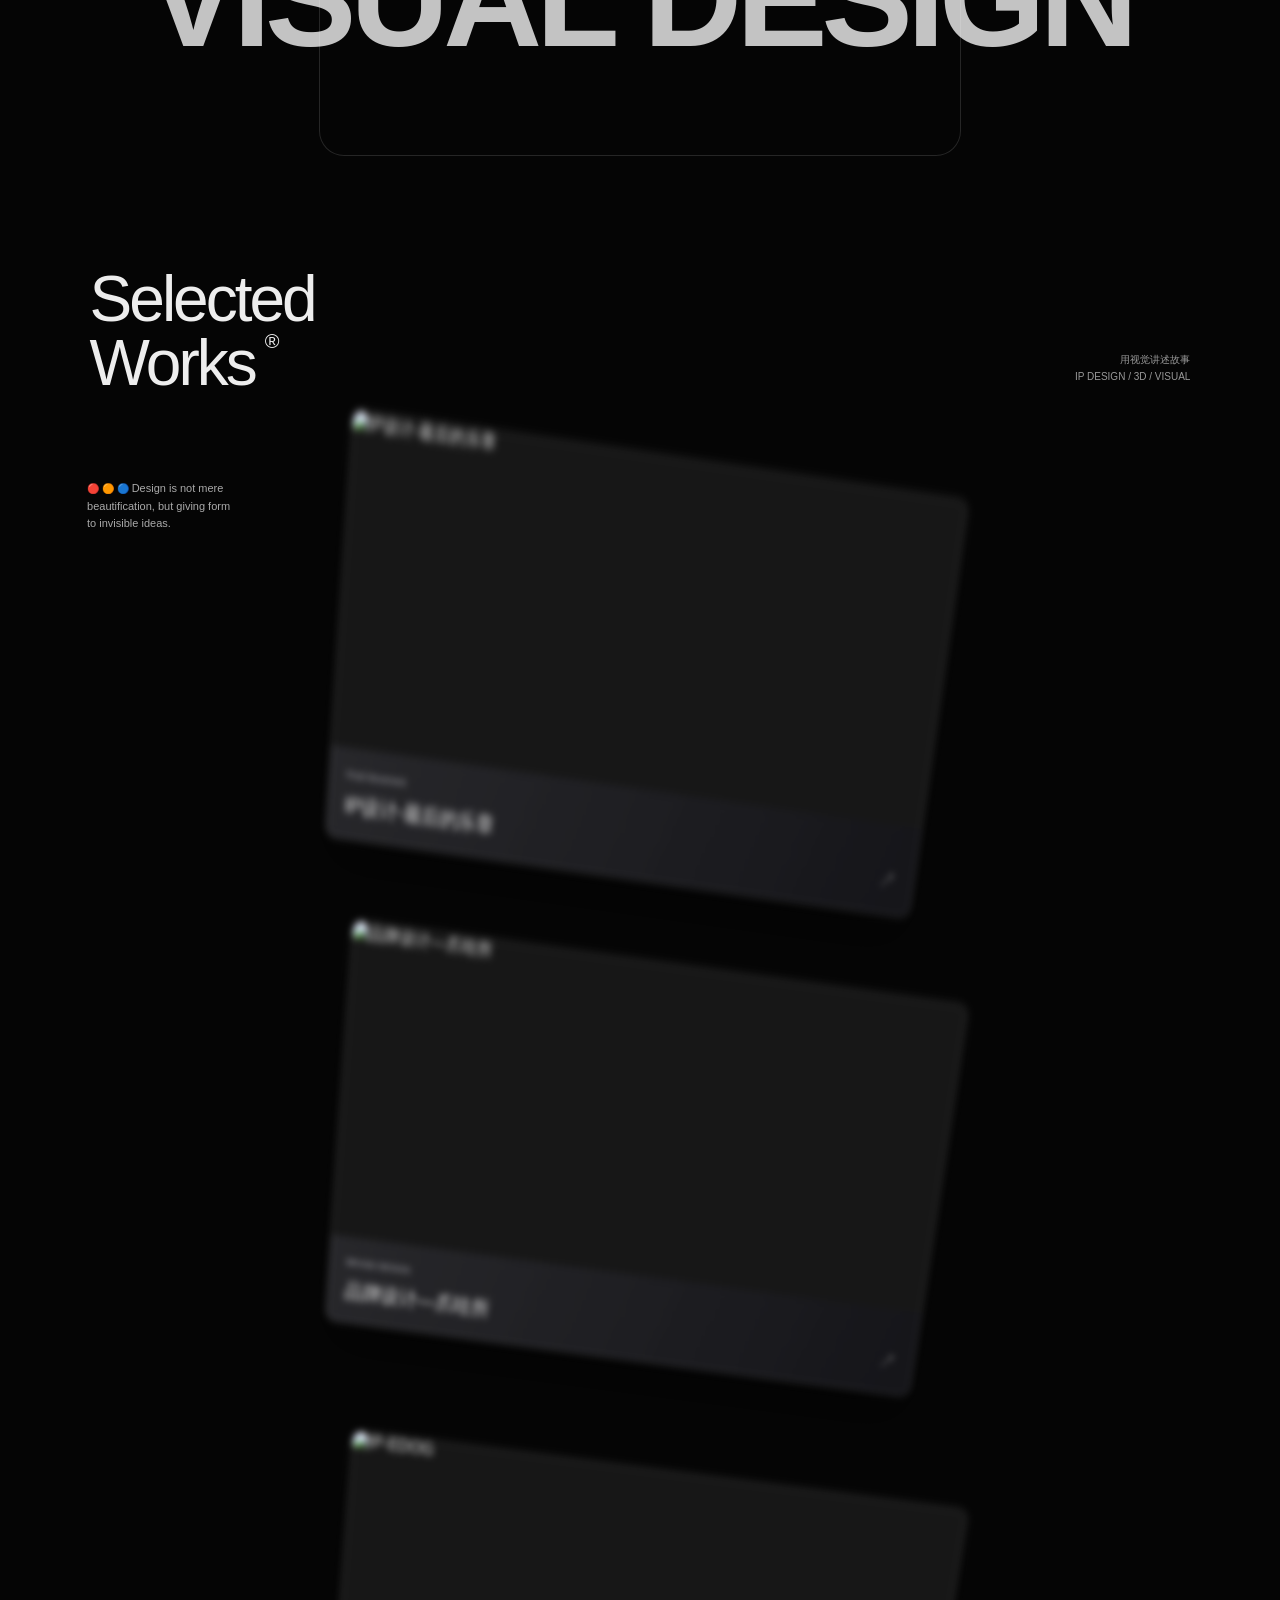
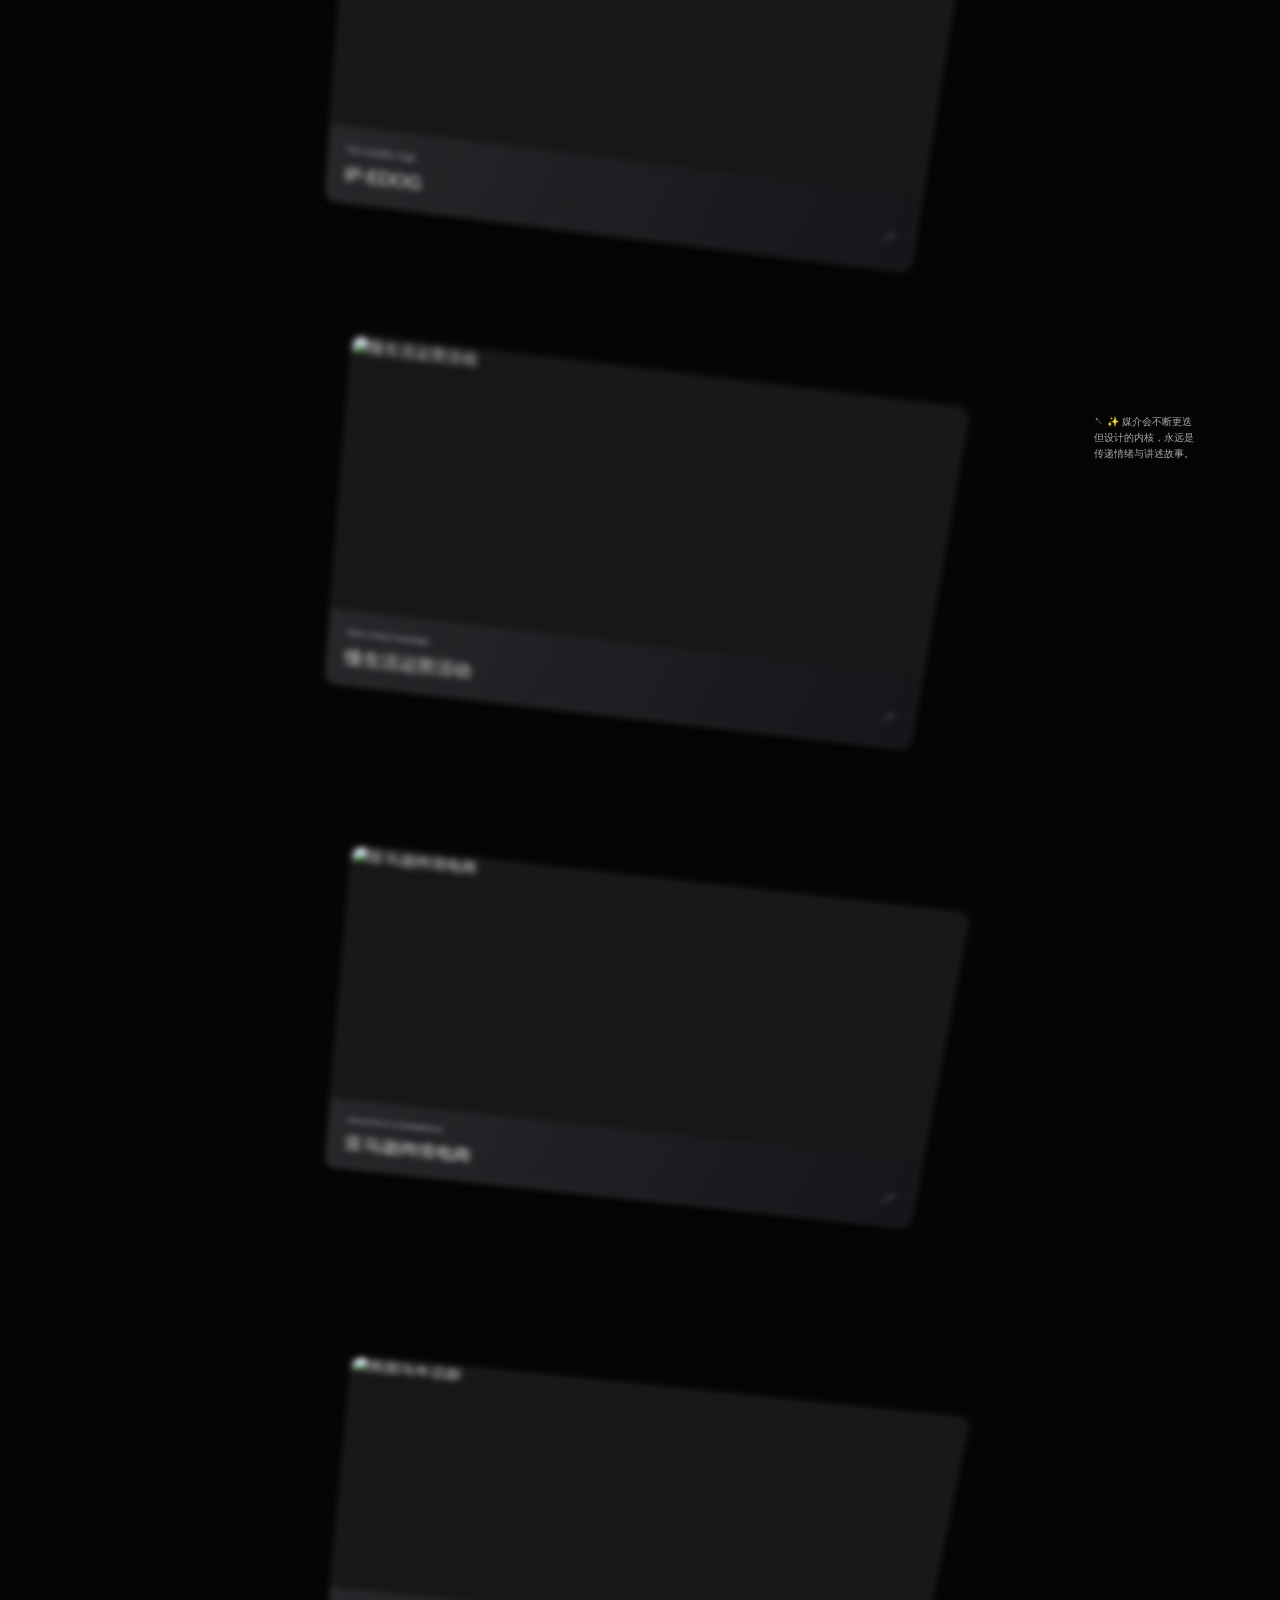
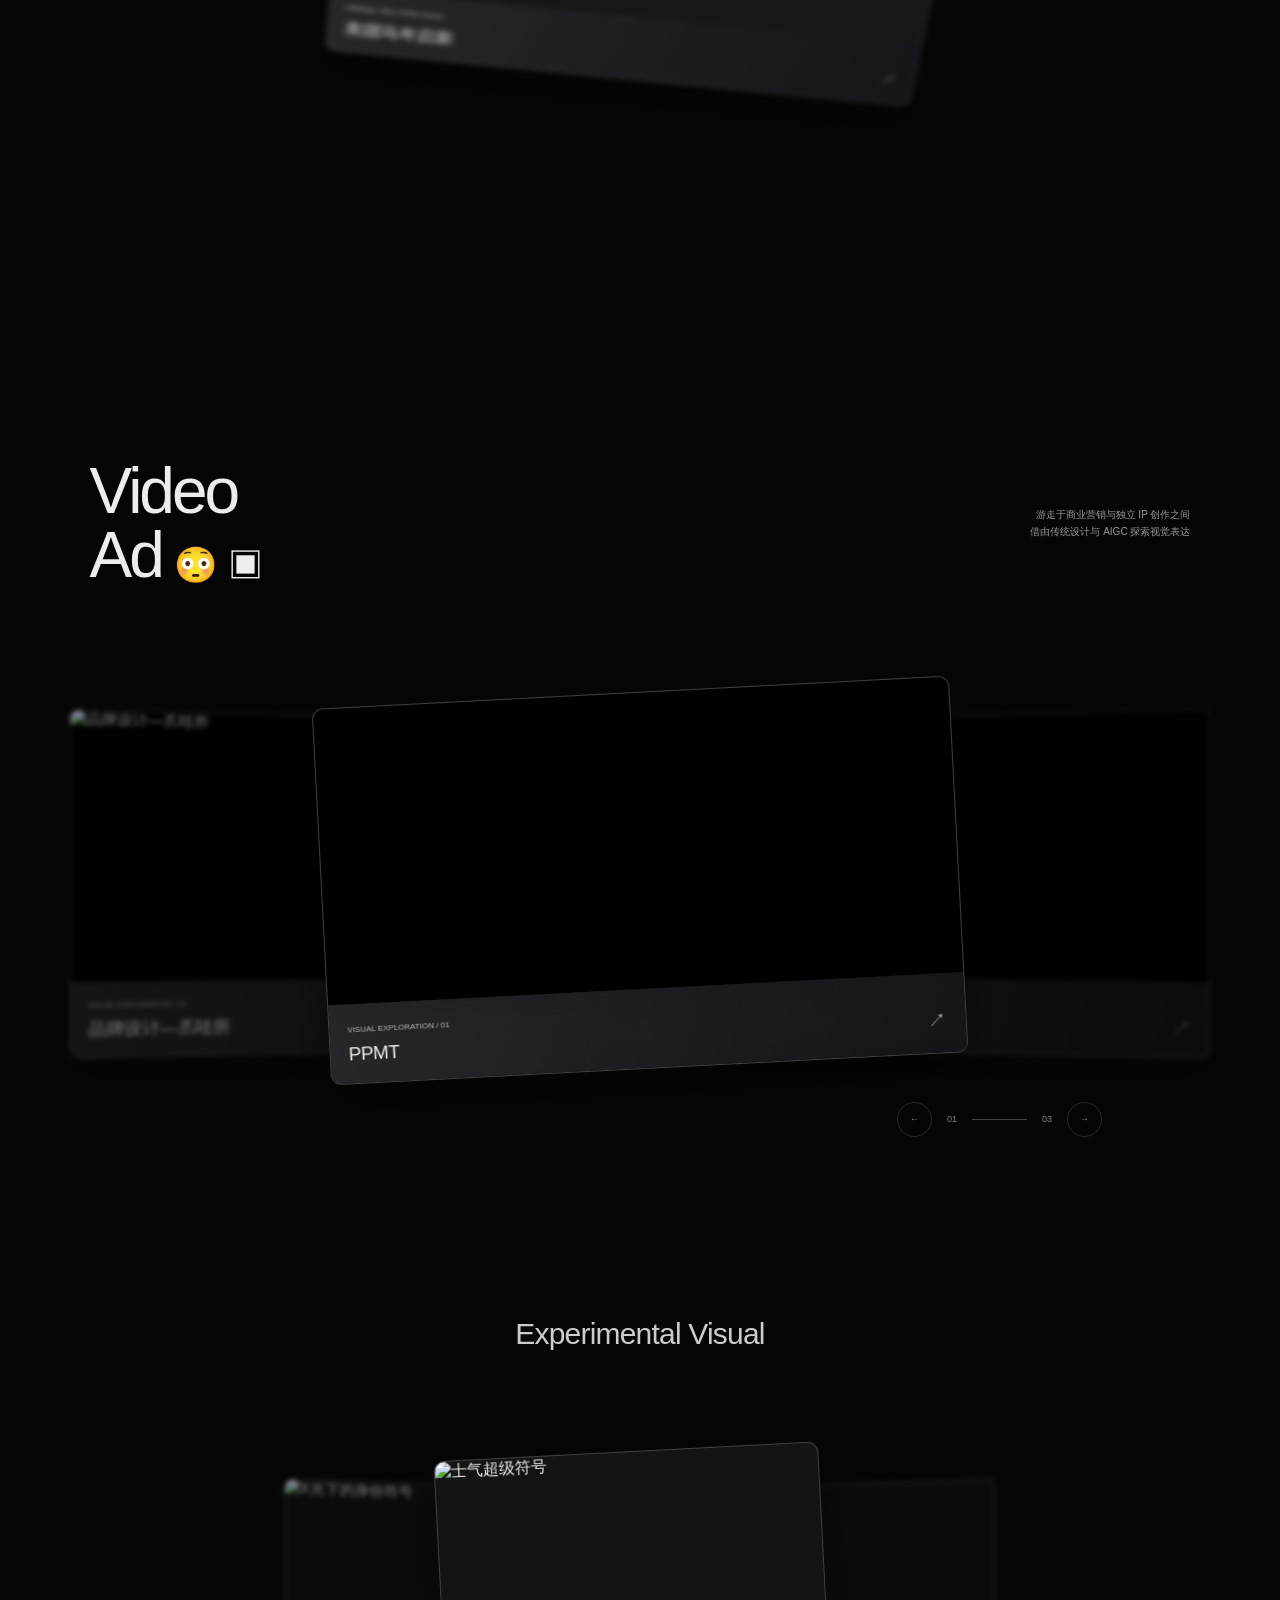
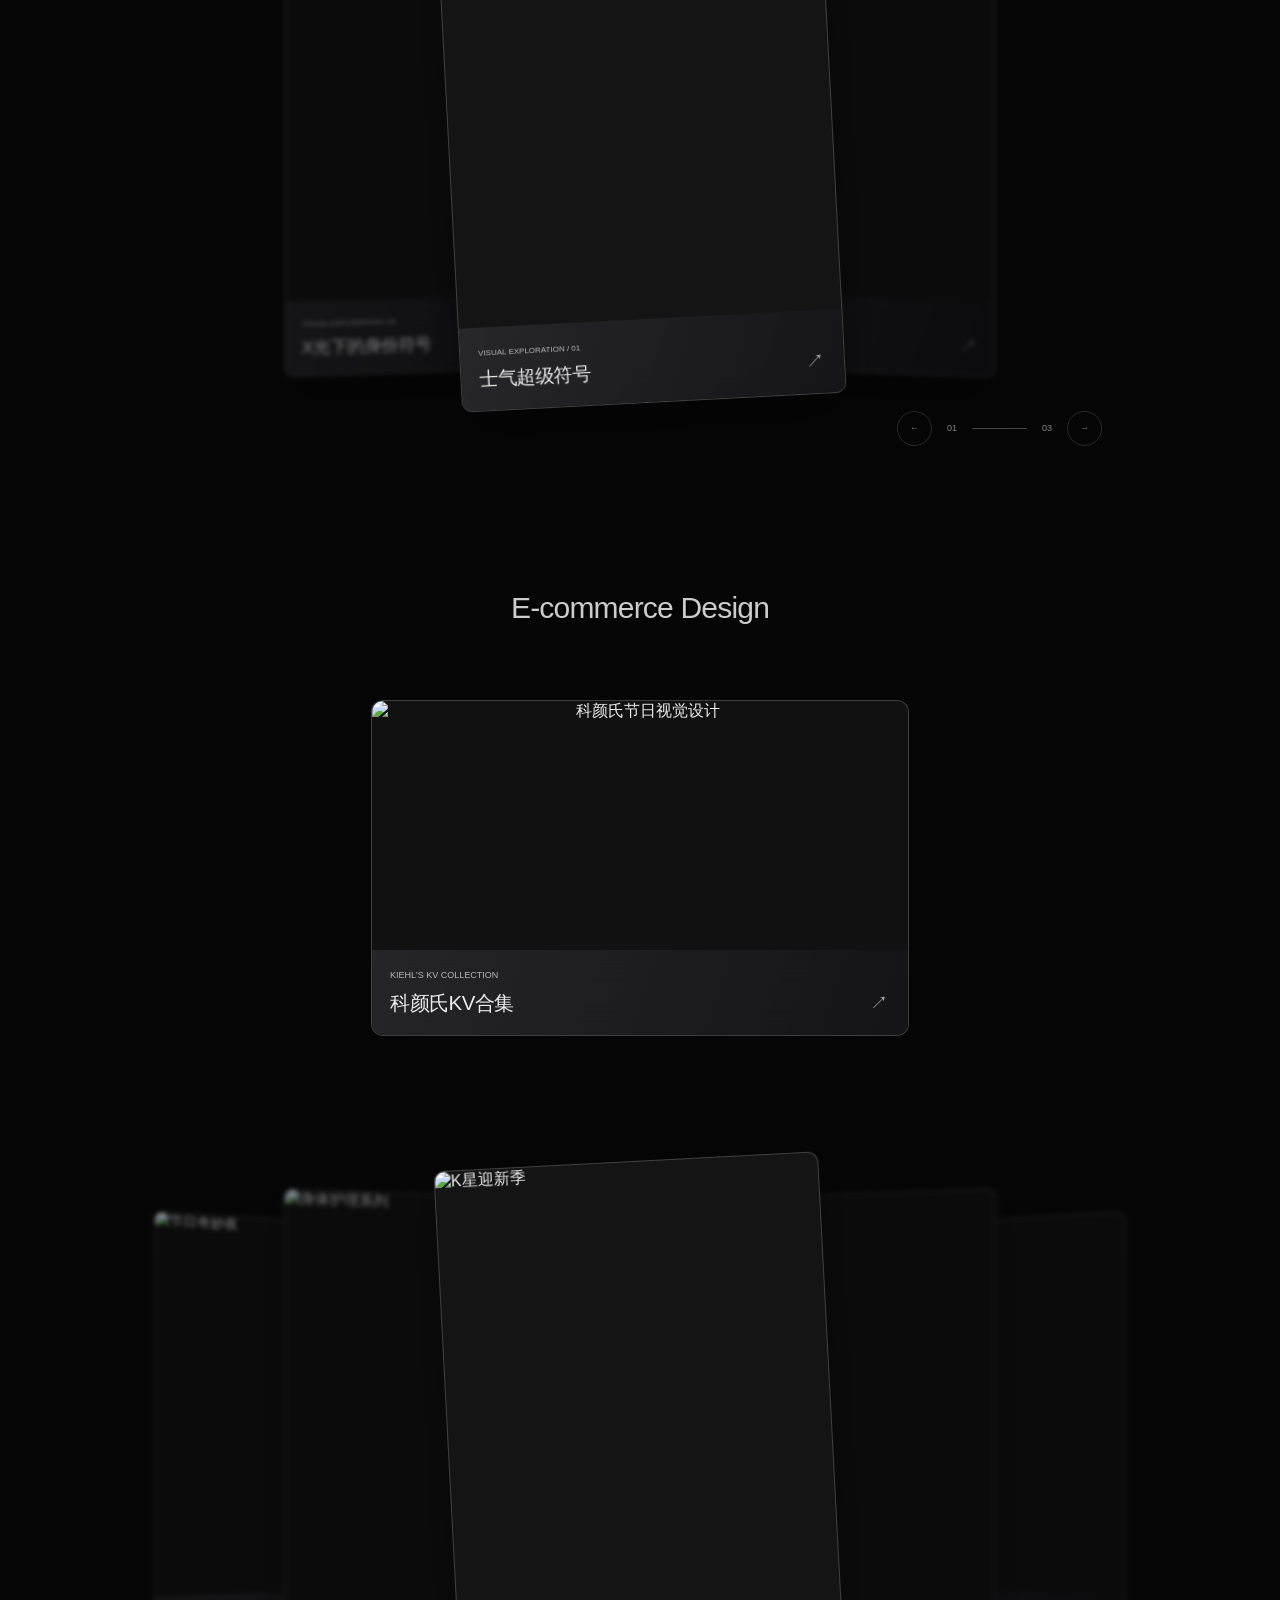
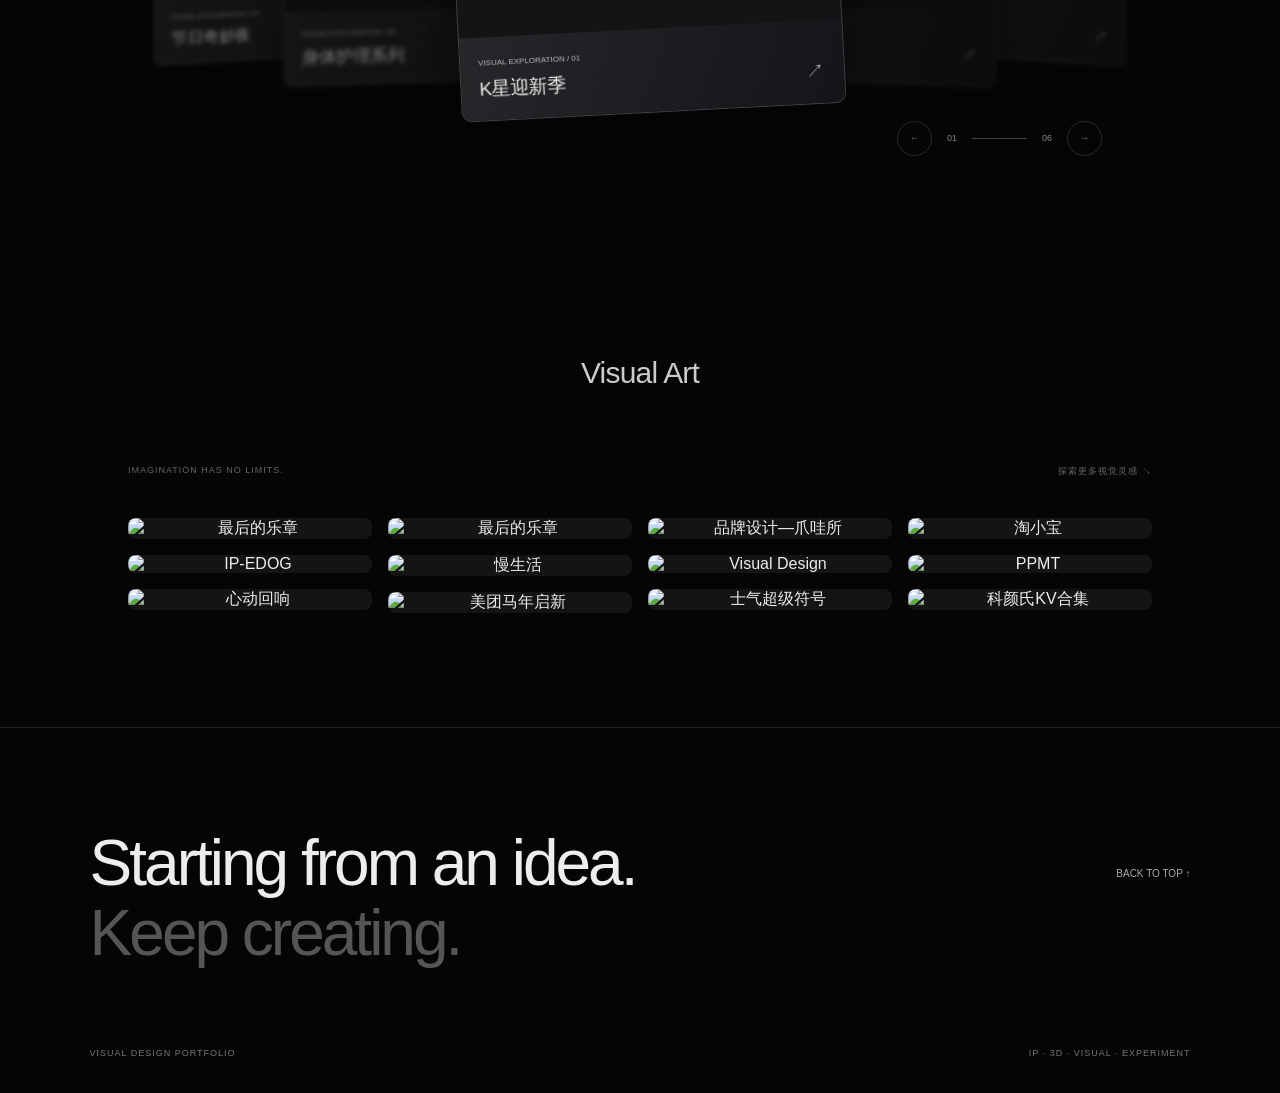
